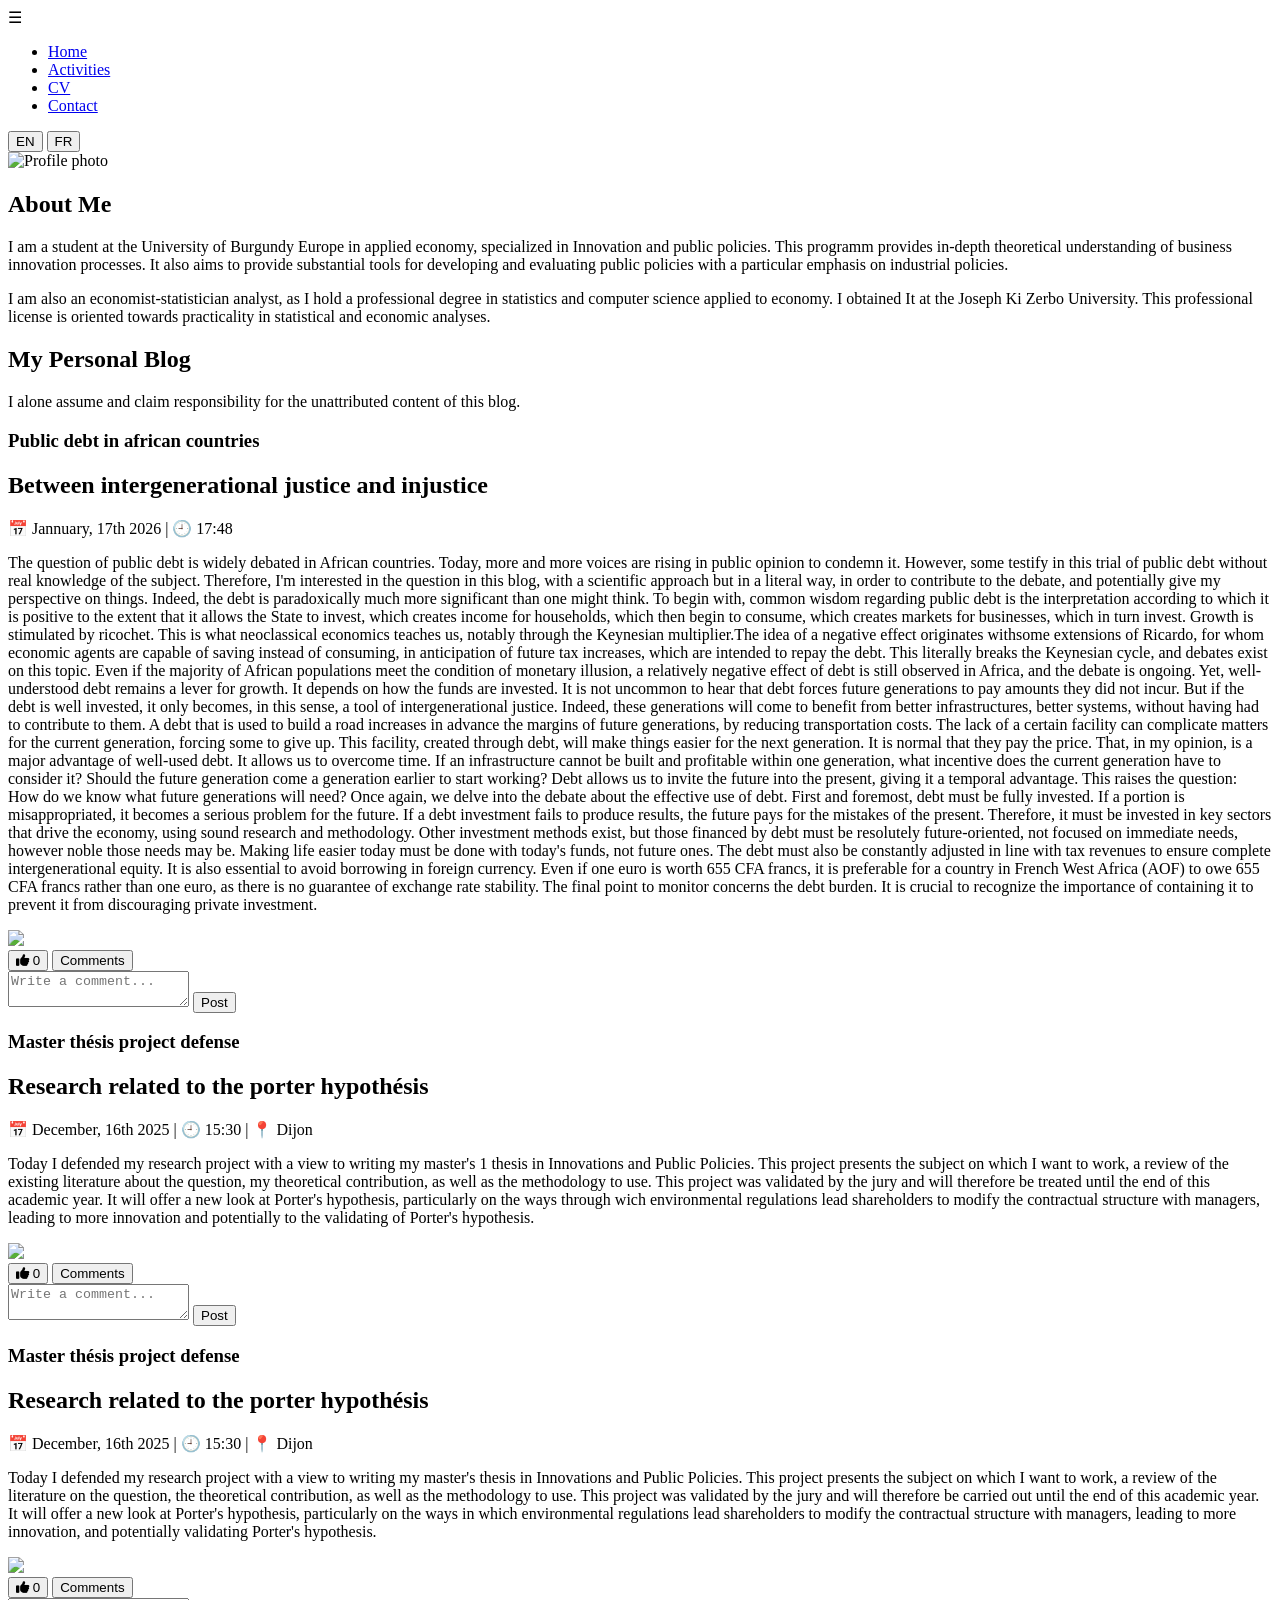
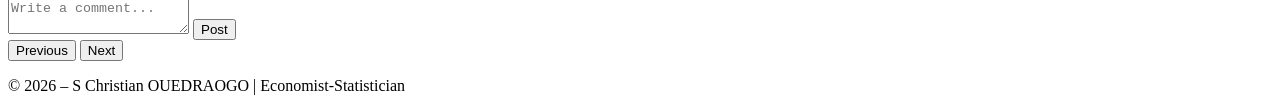
==== index.html @ 7c75e264 "Add files via upload" ====
<!DOCTYPE html>
<html lang="en">
<head>
    <meta charset="UTF-8">
    <title>S_Christian_OUEDRAOGO</title>
    <meta name="viewport" content="width=device-width, initial-scale=1.0">

    <!-- Lien vers le CSS -->
    <link rel="stylesheet" href="css/style.css">
    <link rel="stylesheet" href="https://cdnjs.cloudflare.com/ajax/libs/font-awesome/6.5.0/css/all.min.css">
</head>

<body>

<!-- Navigation -->
<nav class="navbar">
  <div class="nav-container">

    <!-- HAMBURGER -->
    <div id="menu-toggle" class="menu-toggle">☰</div>

    <!-- MENU -->
    <ul id="nav-links" class="nav-links">
      <li><a href="index.html">Home</a></li>
      <li><a href="activities.html">Activities</a></li>
      <li><a href="cv.html">CV</a></li>
      <li><a href="contacts.html">Contact</a></li>
    </ul>

  </div>
</nav>
<div id="menu-overlay" class="menu-overlay"></div>


<!-- ================= HEADER ================= -->
<header class="header">

    <!-- Zone langue -->
    <div class="lang-switch">
        <button onclick="setLang('en')">EN</button>
        <button onclick="setLang('fr')">FR</button>
    </div>

    <!-- Profil -->
    <div class="profile">
        <img src="images/ojtrf.jpeg" alt="Profile photo">

        <div class="profile-text">
            <h1 data-en="Sougrinoma Christian OUEDRAOGO" data-fr="Sougrinoma Christian OUEDRAOGO"></h1>
            <h2 data-en="Master student, Statistician Economist" data-fr="Etudiant en Master, Économiste Statisticien"></h2>
            <h3 
                data-en="Economy of Industrial innovation & Public Policies"
                data-fr="Economie de l'innovation industrielle & Politiques Publiques">
            </h3>
        </div>
    </div>

</header>

<!-- ================= CONTENU ================= -->
<main class="content">

    <section>
         <h1>About Me</h1>

         <p>
             I am a student at the University of Burgundy Europe in applied economy, specialized in Innovation and public policies.
             This programm provides in-depth theoretical understanding of business innovation processes.
             It also aims to provide substantial tools for developing and evaluating public policies with a particular emphasis on industrial policies.
         </p>

         <p>
             I am also an economist-statistician analyst, as I hold a professional degree in statistics and computer science applied
              to economy. I obtained It at the Joseph Ki Zerbo University. This professional license is oriented towards practicality in statistical and economic analyses.
         </p>
    </section>

    <section>
         <h1>My Personal Blog</h1>
         I alone assume and claim responsibility for the unattributed content of this blog.
    </section>

    <section class="blog">


        <article class="post">
        <h1>Public debt  in african countries</h1>
        <h2>Between intergenerational justice and injustice</h2>
        <p class="meta">📅 Jannuary, 17th 2026 | 🕘 17:48 </p>

        <p>
            The question of public debt is widely debated in African countries. Today, more and more voices are rising in public 
            opinion to condemn it. However, some testify in this trial of public debt without real knowledge of the subject. 
            Therefore, I'm interested in the question in this blog, with a scientific approach but in a literal way, in order to contribute 
            to the debate, and potentially give my perspective on things. Indeed, the debt is paradoxically much more significant than
             one might think. To begin with, common wisdom regarding public debt is the interpretation according to which it is positive
              to the extent that it allows the State to invest, which creates income for households, which then begin to consume, which
               creates markets for businesses, which in turn invest. Growth is stimulated by ricochet. This is what neoclassical economics teaches us,
               notably through the Keynesian multiplier.The idea of a negative effect originates withsome extensions of Ricardo, for whom economic agents are capable 
               of saving instead of consuming, in anticipation of future tax increases, which are intended to repay the debt. This literally breaks 
               the Keynesian cycle, and debates exist on this topic. Even if the majority of African populations meet the condition of monetary illusion,
                a relatively negative effect of debt is still observed in Africa, and the debate is ongoing. Yet, well-understood debt remains a 
                lever for growth. It depends on how the funds are invested. It is not uncommon to hear that debt forces future generations to pay 
                amounts they did not incur. But if the debt is well invested, it only becomes, in this sense, a tool of intergenerational justice.
                Indeed, these generations will come to benefit from better infrastructures, better systems, without having had to contribute to them.
                 A debt that is used to build a road increases in advance the margins of future generations, by reducing transportation costs. 
                 The lack of a certain facility can complicate matters for the current generation, forcing some to give up. This facility, 
                 created through debt, will make things easier for the next generation. It is normal that they pay the price. That, in my opinion, 
                 is a major advantage of well-used debt. It allows us to overcome time. If an infrastructure cannot be built and profitable within
                  one generation, what incentive does the current generation have to consider it? Should the future generation come a generation 
                  earlier to start working? Debt allows us to invite the future into the present, giving it a temporal advantage. 
                  This raises the question: How do we know what future generations will need? Once again, we delve into the debate about 
                  the effective use of debt. First and foremost, debt must be fully invested. If a portion is misappropriated, it becomes
                   a serious problem for the future. If a debt investment fails to produce results, the future pays for the mistakes of the 
                   present. Therefore, it must be invested in key sectors that drive the economy, using sound research and methodology. Other 
                   investment methods exist, but those financed by debt must be resolutely future-oriented, not focused on immediate needs, however 
                   noble those needs may be. Making life easier today must be done with today's funds, not future ones. The debt must also be constantly 
                   adjusted in line with tax revenues to ensure complete intergenerational equity. It is also essential to avoid borrowing in 
                   foreign currency. Even if one euro is worth 655 CFA francs, it is preferable for a country in French West Africa (AOF) to
                    owe 655 CFA francs rather than one euro, as there is no guarantee of exchange rate stability. The final point to monitor 
                    concerns the debt burden. It is crucial to recognize the importance of containing it to prevent it from discouraging private investment.
        </p>

       <div class="activity-gallery">
                <img src="images/det.webp" class="main-image" id="img-project1">

            </div>
            <div class="post-actions">

                <button class="like-btn">
                     <i class="fa-solid fa-thumbs-up"></i>
                     <span class="like-count">0</span>
                </button>

                <button class="comment-toggle">
                  Comments
                </button>
            </div>

            <div class="comments-section">

                 <textarea class="comment-input" placeholder="Write a comment..."></textarea>
                 <button class="comment-submit">Post</button>

            <div class="comments-list"></div>
        </div>

    </article>


    <article class="post">
        <h1>Master thésis project defense</h1>
        <h2>Research related to the porter hypothésis</h2>
        <p class="meta">📅 December, 16th 2025 | 🕘 15:30 | 📍 Dijon</p>

        <p>
            Today I defended my research project with a view to writing my master's 1 thesis in Innovations and Public Policies.
             This project presents the subject on which I want to work, a review of the existing literature about the question, my theoretical
              contribution, as well as the methodology to use. This project was validated by the jury and will therefore be treated 
               until the end of this academic year. It will offer a new look at Porter's hypothesis, particularly on the ways
               through wich environmental regulations lead shareholders to modify the contractual structure with managers, leading to more 
              innovation and potentially to the validating of Porter's hypothesis.
        </p>

       <div class="activity-gallery">
                <img src="images/yhjkk.jpeg" class="main-image" id="img-project1">

            </div>
            <div class="post-actions">

                <button class="like-btn">
                     <i class="fa-solid fa-thumbs-up"></i>
                     <span class="like-count">0</span>
                </button>

                <button class="comment-toggle">
                  Comments
                </button>
            </div>

            <div class="comments-section">

                 <textarea class="comment-input" placeholder="Write a comment..."></textarea>
                 <button class="comment-submit">Post</button>

            <div class="comments-list"></div>
        </div>

    </article>

    <article class="post">
        <h1>Master thésis project defense</h1>
        <h2>Research related to the porter hypothésis</h2>
        <p class="meta">📅 December, 16th 2025 | 🕘 15:30 | 📍 Dijon</p>

        <p>
            Today I defended my research project with a view to writing my master's thesis in Innovations and Public Policies.
             This project presents the subject on which I want to work, a review of the literature on the question, the theoretical
              contribution, as well as the methodology to use. This project was validated by the jury and will therefore be carried 
              out until the end of this academic year. It will offer a new look at Porter's hypothesis, particularly on the ways in 
              which environmental regulations lead shareholders to modify the contractual structure with managers, leading to more 
              innovation, and potentially validating Porter's hypothesis.
        </p>

       <div class="activity-gallery">
                <img src="images/yhjkk.jpeg" class="main-image" id="img-project1">

            </div>
            <div class="post-actions">

                <button class="like-btn">
                     <i class="fa-solid fa-thumbs-up"></i>
                     <span class="like-count">0</span>
                </button>

                <button class="comment-toggle">
                  Comments
                </button>
            </div>

            <div class="comments-section">

                 <textarea class="comment-input" placeholder="Write a comment..."></textarea>
                 <button class="comment-submit">Post</button>

            <div class="comments-list"></div>
        </div>
        
    </article>


    <!-- Tu peux dupliquer jusqu’à 10 articles -->
</section>

<div class="pagination">
    <button onclick="prevPage()">Previous</button>
    <button onclick="nextPage()">Next</button>
</div>

</main>

<!-- ================= FOOTER ================= -->
<footer class="footer">
    <p>© 2026 – S Christian OUEDRAOGO | Economist-Statistician</p>
</footer>

<!-- JS -->
<script src="js/js.js"></script>
</body>
</html>
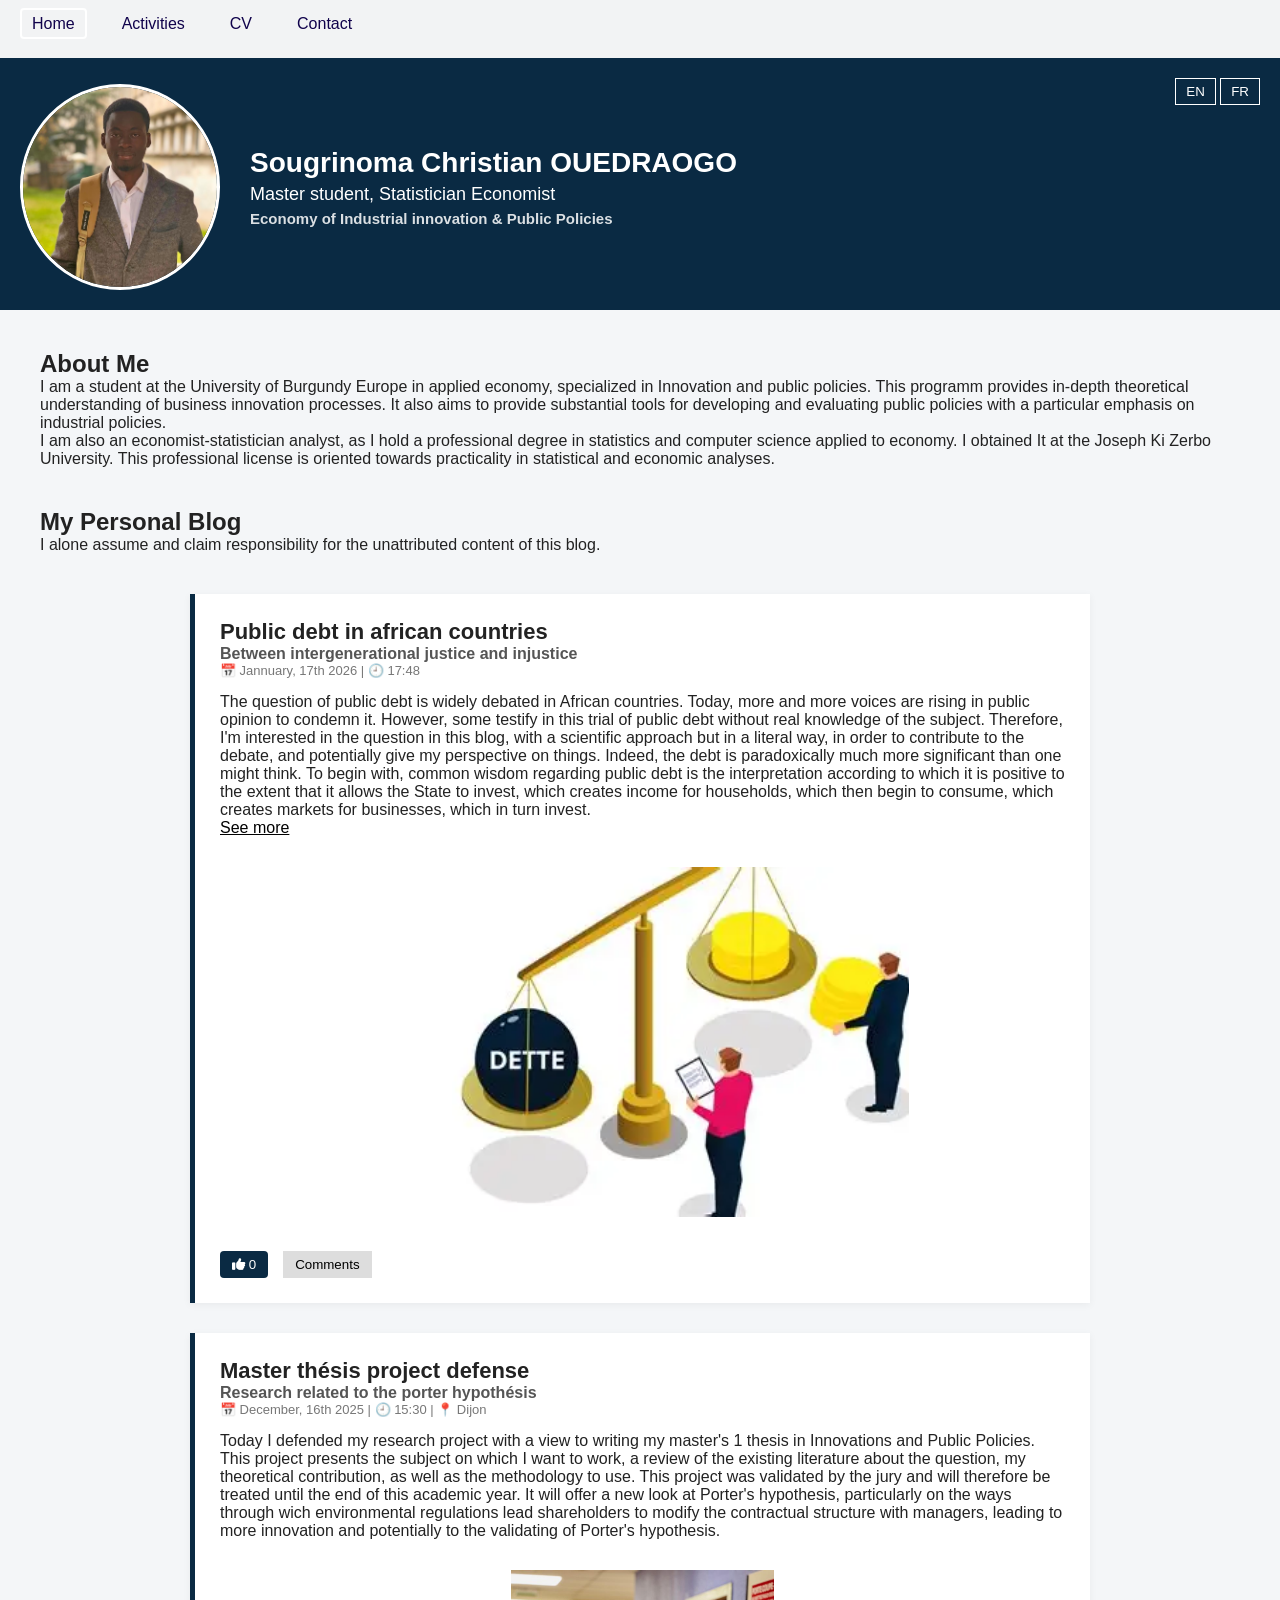
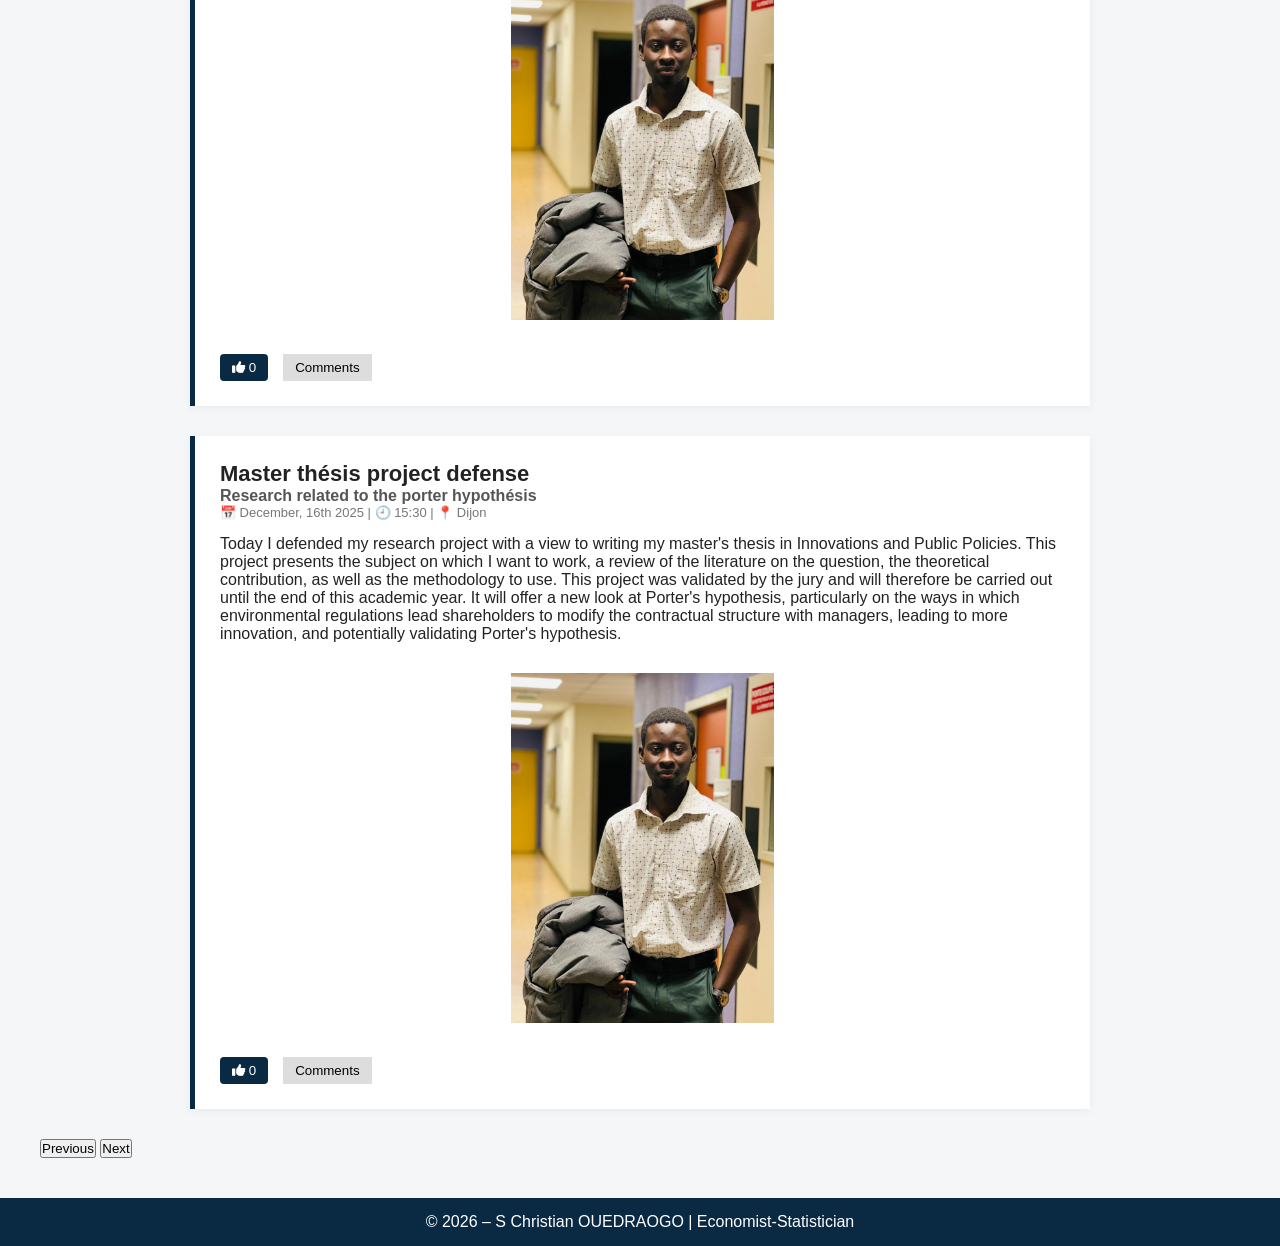
==== commit 781e272c: "Add files via upload" ====
--- a/index.html
+++ b/index.html
@@ -95,7 +95,8 @@
             to the debate, and potentially give my perspective on things. Indeed, the debt is paradoxically much more significant than
              one might think. To begin with, common wisdom regarding public debt is the interpretation according to which it is positive
               to the extent that it allows the State to invest, which creates income for households, which then begin to consume, which
-               creates markets for businesses, which in turn invest. Growth is stimulated by ricochet. This is what neoclassical economics teaches us,
+               creates markets for businesses, which in turn invest. 
+               <span class="more-text"> Growth is stimulated by ricochet. This is what neoclassical economics teaches us,
                notably through the Keynesian multiplier.The idea of a negative effect originates withsome extensions of Ricardo, for whom economic agents are capable 
                of saving instead of consuming, in anticipation of future tax increases, which are intended to repay the debt. This literally breaks 
                the Keynesian cycle, and debates exist on this topic. Even if the majority of African populations meet the condition of monetary illusion,
@@ -119,8 +120,8 @@
                    foreign currency. Even if one euro is worth 655 CFA francs, it is preferable for a country in French West Africa (AOF) to
                     owe 655 CFA francs rather than one euro, as there is no guarantee of exchange rate stability. The final point to monitor 
                     concerns the debt burden. It is crucial to recognize the importance of containing it to prevent it from discouraging private investment.
-        </p>
-
+        </p></span>
+<span class="see-more" onclick="toggleText(this)">See more</span>
        <div class="activity-gallery">
                 <img src="images/det.webp" class="main-image" id="img-project1">
 
--- a/css/style.css
+++ b/css/style.css
@@ -0,0 +1,641 @@
+* {
+    margin: 0;
+    padding: 0;
+    box-sizing: border-box;
+    font-family: Arial, sans-serif;
+}
+
+/* COULEURS GÉNÉRALES */
+body {
+    padding-top: 0px;
+    background: #f4f6f8;
+    color: #222;
+}
+
+/* ================= HEADER ================= */
+.header {
+    background: #0a2a43;
+    color: white;
+    padding: 20px;
+}
+
+/* LANGUE */
+.lang-switch {
+    text-align: right;
+    height: 6px;
+}
+
+.lang-switch button {
+    background: transparent;
+    border: 1px solid white;
+    color: white;
+    padding: 5px 10px;
+    cursor: pointer;
+}
+
+/* ================= PROFIL ================= */
+
+.profile{
+display:flex;
+align-items:center;
+gap:30px;
+flex-wrap:wrap;
+}
+
+/* IMAGE */
+.profile img {
+    width: 200px;
+    height: 200px;
+    max-width: 100%;
+    height: auto;
+    border-radius: 50%;
+    border: 3px solid white;
+}
+
+/* TEXTE */
+.profile-text h1 {
+    font-size: 28px;
+    margin-bottom: 6px;
+    display:flex;
+flex-direction:column;
+justify-content:center;
+margin: 5px 0;
+}
+
+.profile-text h2 {
+    font-size: 18px;
+    font-weight: normal;
+    display:flex;
+flex-direction:column;
+justify-content:center;
+margin: 5px 0;
+}
+
+.profile-text h3 {
+    font-size: 15px;
+    opacity: 0.85;
+    display:flex;
+flex-direction:column;
+justify-content:center;
+margin: 5px 0;
+}
+
+/* ================= NAV ================= */
+/* NAVBAR */
+
+.navbar {
+    position: sticky; /* ou fixed si tu préfères */
+    top: 0;
+    width: 100%;
+    background: #f2f3f4;
+    padding: 15px 20px;
+    z-index: 1000;
+}
+
+.nav-container {
+    display: flex;
+    justify-content: flex-start; /* hamburger à gauche */
+    align-items: center;
+    gap: 20px;
+}
+
+/* MENU DESKTOP */
+.nav-links {
+    list-style: none;
+    display: flex;
+    gap: 25px;
+    margin: 0;
+    padding: 0;
+}
+
+.nav-links a {
+    color: rgb(16, 2, 75);
+    text-decoration: none;
+    padding: 5px 10px;  /* ajoute un peu d’espace pour l’effet */
+    border-radius: 4px; /* coins arrondis pour l’entourage */
+    transition: all 0.2s ease;
+}
+.nav-links a:hover {
+    text-decoration: underline;
+}
+
+.nav-links a:active {
+    outline: 2px solid white; /* couleur et épaisseur du contour */
+    outline-offset: 2px;       /* espace entre le texte et le contour */
+}
+
+.nav-links a.current {
+    border: 2px solid white;  /* contour autour du texte */
+    border-radius: 4px;
+    padding: 5px 10px;
+}
+
+/* HAMBURGER caché desktop */
+.menu-toggle {
+    display: none;
+    color: #0a2a43;
+    font-size: 26px;
+    cursor: pointer;
+}
+
+/* ================= MOBILE ================= */
+/* Hamburger visible seulement en mobile */
+@media (max-width: 768px) {
+    .menu-toggle {
+        display: block;
+    }
+
+    .nav-links {
+        position: fixed;      /* reste sur la gauche */
+        top: 0;               /* aligné en haut */
+        left: 0;
+        width: 100px;
+        color: aliceblue;
+        background: #fcfcfd;
+        flex-direction: column;
+        padding: 5px 5px;      /* espace haut/bas */
+        gap: 20px;
+        transform: translateX(-100%);
+        transition: transform 0.3s ease;
+
+        /* ⚡ hauteur auto, ne prend que ce qu’il faut */
+        max-height: 55vh;       /* limite maximale si beaucoup d’éléments */
+        overflow-y: auto;       /* scroll si menu très long */
+    }
+
+    .nav-links.active {
+        transform: translateX(0);
+    }
+
+    /* Overlay sombre derrière le menu */
+    .menu-overlay {
+        display: none;
+        position: fixed;
+        top: 0;
+        left: 0;
+        width: 100%;
+        height: 100%;
+        background: rgba(0,0,0,0.4);
+        z-index: 900;
+    }
+
+    /* Afficher overlay quand menu actif */
+    .nav-links.active + .menu-overlay {
+        display: block;
+    }
+}
+
+
+
+/* ================= CONTENU ================= */
+.content {
+    min-height: 400px;
+    padding: 40px;
+}
+
+/* ================= FOOTER ================= */
+.footer {
+    background: #0a2a43;
+    color: white;
+    text-align: center;
+    padding: 15px;
+}
+
+/* ================= MOBILE ================= */
+@media (max-width: 700px) {
+    .profile {
+        flex-direction: column;
+        text-align: center;
+    }
+
+    .nav {
+        flex-direction: column;
+        gap: 10px;
+    }
+}
+
+
+/* ================= SECTIONS ================= */
+section {
+    margin-bottom: 40px;
+}
+
+/* ================= LISTES ================= */
+ul {
+    padding-left: 20px;
+}
+
+ul li {
+    margin-bottom: 10px;
+}
+
+/* ================= blog ================= */
+
+.blog {
+    max-width: 900px;
+    margin: auto;
+}
+
+.post {
+    background: white;
+    padding: 25px;
+    margin-bottom: 30px;
+    border-left: 5px solid #0a2a43;
+    box-shadow: 0 2px 8px rgba(0,0,0,0.05);
+}
+
+.post h1 {
+    font-size: 22px;
+}
+
+.post h2 {
+    font-size: 16px;
+    color: #555;
+}
+
+.post .meta {
+    font-size: 13px;
+    color: #777;
+    margin-bottom: 15px;
+}
+
+.post img {
+    width: 100%;
+    max-height: 350px;
+    object-fit: contain;
+    margin: 15px 0;
+    border-radius: 10px;
+    background-color: white;
+}
+
+.post-actions{
+    display:flex;
+    gap:15px;
+    margin-top:15px;
+}
+
+.like-btn{
+    background:#0a2a43;
+    color:white;
+    border:none;
+    padding:6px 12px;
+    cursor:pointer;
+    border-radius: 4px;
+}
+
+.comment-toggle{
+    background:#ddd;
+    border:none;
+    padding:6px 12px;
+    cursor:pointer;
+}
+
+.comments-section{
+    margin-top:10px;
+    display:none;
+}
+
+.comment-input{
+    width:100%;
+    height:60px;
+    margin-bottom:5px;
+}
+
+.comments-list{
+    margin-top:10px;
+}
+
+.comment{
+    background:#f3f3f3;
+    padding:6px;
+    margin-bottom:6px;
+    border-radius: 4px;
+}
+/* ================= activities ================= */
+
+.activities section {
+    background: white;
+    padding: 25px;
+    margin-bottom: 30px;
+    border-radius: 5px;
+}
+
+.activities ul li strong {
+    color: #0a2a43;
+}
+.research-grid{
+display:grid;
+grid-template-columns:repeat(2,1fr);
+gap:30px;
+margin-top:30px;
+}
+.extra-grid{
+display:grid;
+grid-template-columns:repeat(3,1fr);
+gap:30px;
+margin-top:40px;
+}
+
+.extra-card{
+text-align:center;
+background:white;
+padding:15px;
+border-radius:10px;
+box-shadow:0 2px 8px rgba(0,0,0,0.1);
+overflow: hidden;
+}
+
+.extra-card img{
+width:100%;
+height: 400px;;
+border-radius:8px;
+}
+
+.extra-card h3{
+margin-top:10px;
+}
+
+@media (max-width: 900px){
+
+.extra-grid{
+grid-template-columns:repeat(2,1fr);
+}
+
+}
+
+@media (max-width: 600px){
+
+.extra-grid,
+.research-grid{
+grid-template-columns:1fr;
+}
+
+}
+
+.more-text{
+display:none;
+}
+
+.see-more{
+margin-top:10px;
+background:#333;
+color:white;
+border:none;
+padding:6px 12px;
+cursor:pointer;
+border-radius:5px;
+}
+
+.knowledge-list li{
+    margin-bottom:10px;
+}
+
+.knowledge-list a{
+    color:#0a2a43;
+    text-decoration:none;
+}
+
+.knowledge-list a:hover{
+    text-decoration:underline;
+}
+
+.activity-block {
+    background: #FFFDD0;
+    padding: 25px;
+    margin-bottom: 40px;
+    border-radius: 10px;
+    box-shadow: 0 2px 7px rgba(0,0,0,0.06);
+    border: 1px solid #0a2a43;
+}
+
+.activity-title {
+    font-size: 20px;
+    font-weight: bold;
+    margin-bottom: 15px;
+}
+
+.main-image {
+    width: 100%;
+    max-height: 380px;
+    object-fit: cover;
+    cursor: pointer;
+    border-radius: 5px;
+    margin-bottom: 15px;
+}
+
+.see-more {
+    background: none;     /* Pas de fond */
+    border: none;         /* Pas de bordure */
+    padding: 0;           /* Pas de padding */
+    margin: 0;            /* Pas de marge */
+    color: #000;          /* Couleur du texte, ajuste si tu veux */
+    text-decoration: underline; /* Facultatif : souligne pour montrer que c'est cliquable */
+    cursor: pointer;      /* Curseur main pour indiquer que c'est cliquable */
+    font-size: 1em;       /* Même taille que texte normal */
+    font-family: inherit; /* Même police que le texte */
+}
+/* ================= CV ================= */
+.cv {
+    max-width: 900px;
+    margin: auto;
+}
+
+.cv section {
+    background: white;
+    padding: 25px;
+    margin-bottom: 30px;
+    border-left: 4px solid #0a2a43;
+}
+
+.cv h2 {
+    border-bottom: 1px solid #ddd;
+    padding-bottom: 5px;
+}
+
+
+
+/* ================= CONTACT ================= */
+.contact section {
+    background: white;
+    padding: 25px;
+    margin-bottom: 25px;
+    border-radius: 5px;
+}
+
+.contact ul {
+    list-style: none;
+    padding-left: 0;
+}
+
+.contact ul li {
+    font-size: 15px;
+    margin-bottom: 10px;
+}
+
+
+/* ================= CV TIMELINE (STABLE) ================= */
+
+.cv-timeline {
+    max-width: 900px;
+    margin: 0 auto 40px auto;
+}
+
+.cv-item {
+    display: grid;
+    grid-template-columns: 140px 1fr;
+    column-gap: 30px;
+    margin-bottom: 30px;
+    position: relative;
+}
+
+.cv-date {
+    text-align: right;
+    font-weight: bold;
+    color: #0a2a43;
+    font-size: 14px;
+}
+
+.cv-content {
+    background: white;
+    padding: 15px 20px;
+    border-left: 4px solid #0a2a43;
+    box-shadow: 0 2px 6px rgba(0,0,0,0.05);
+}
+
+.cv-content h3 {
+    margin-bottom: 6px;
+}
+
+@media (max-width: 768px) {
+    .menu-toggle {
+        display: block;
+    }
+
+    .nav-links {
+        position: fixed;
+        top: 0;
+        left: 0;
+        width: 220px;
+        height: 100vh;
+        background: #0a2a43;
+        flex-direction: column;
+        padding-top: 80px;
+        gap: 20px;
+
+        transform: translateX(-100%);
+        transition: transform 0.3s ease;
+    }
+
+    .nav-links.active {
+        transform: translateX(0);
+    }
+}
+
+/* ================= ACTIVITIES ================= */
+
+.activity-block {
+    background: #FFFDD0;
+    padding: 25px;
+    margin-bottom: 40px;
+    border-radius: 10px;
+    box-shadow: 0 2px 7px rgba(0,0,0,0.06);
+    border: #222;
+    
+}
+
+.activity-gallery {
+    margin: 15px 0;
+     
+}
+
+.main-image {
+    margin-top: 10px;
+    width: 100%;
+    max-height: 380px;
+    object-fit: contain;
+    background: white;
+   
+}
+
+.thumbnails {
+    display: flex;
+    gap: 10px;
+}
+
+.thumbnails img {
+    width: 90px;
+    height: 60px;
+    object-fit: cover;
+    cursor: pointer;
+    opacity: 0.7;
+    border-radius: 4px;
+}
+
+.thumbnails img:hover {
+    opacity: 1;
+    border: 2px solid #0a2a43;
+}
+
+
+
+/* ================= TABS ================= */
+
+.tabs {
+    max-width: 1000px;
+    margin: auto;
+    background-origin: initial;
+}
+
+.tab-buttons {
+    display: flex;
+    border-bottom: 2px solid #ddd;
+    margin-bottom: 25px;
+
+    position: sticky;
+    top: 60px;        /* IMPORTANT : hauteur de ta navbar */
+    background: white;
+    z-index: 800;
+    padding: 10px 0;
+}
+.tab-buttons{
+    box-shadow: 0 2px 6px rgba(0,0,0,0.08);
+}
+
+
+.tab-btn {
+    padding: 12px 20px;
+    cursor: pointer;
+    background: none;
+    border: none;
+    font-size: 15px;
+    font-weight: bold;
+    color: #555;
+}
+
+.tab-btn.active {
+    color: #0a2a43;
+    border-bottom: 3px solid #0a2a43;
+}
+
+.tab-content {
+    display: none;
+    
+}
+
+.tab-content.active {
+    display: block;
+    
+}
+
+@media (max-width:700px){
+
+.profile{
+flex-direction:column;
+text-align:center;
+}
+
+.profile-text{
+align-items:center;
+}
+
+}
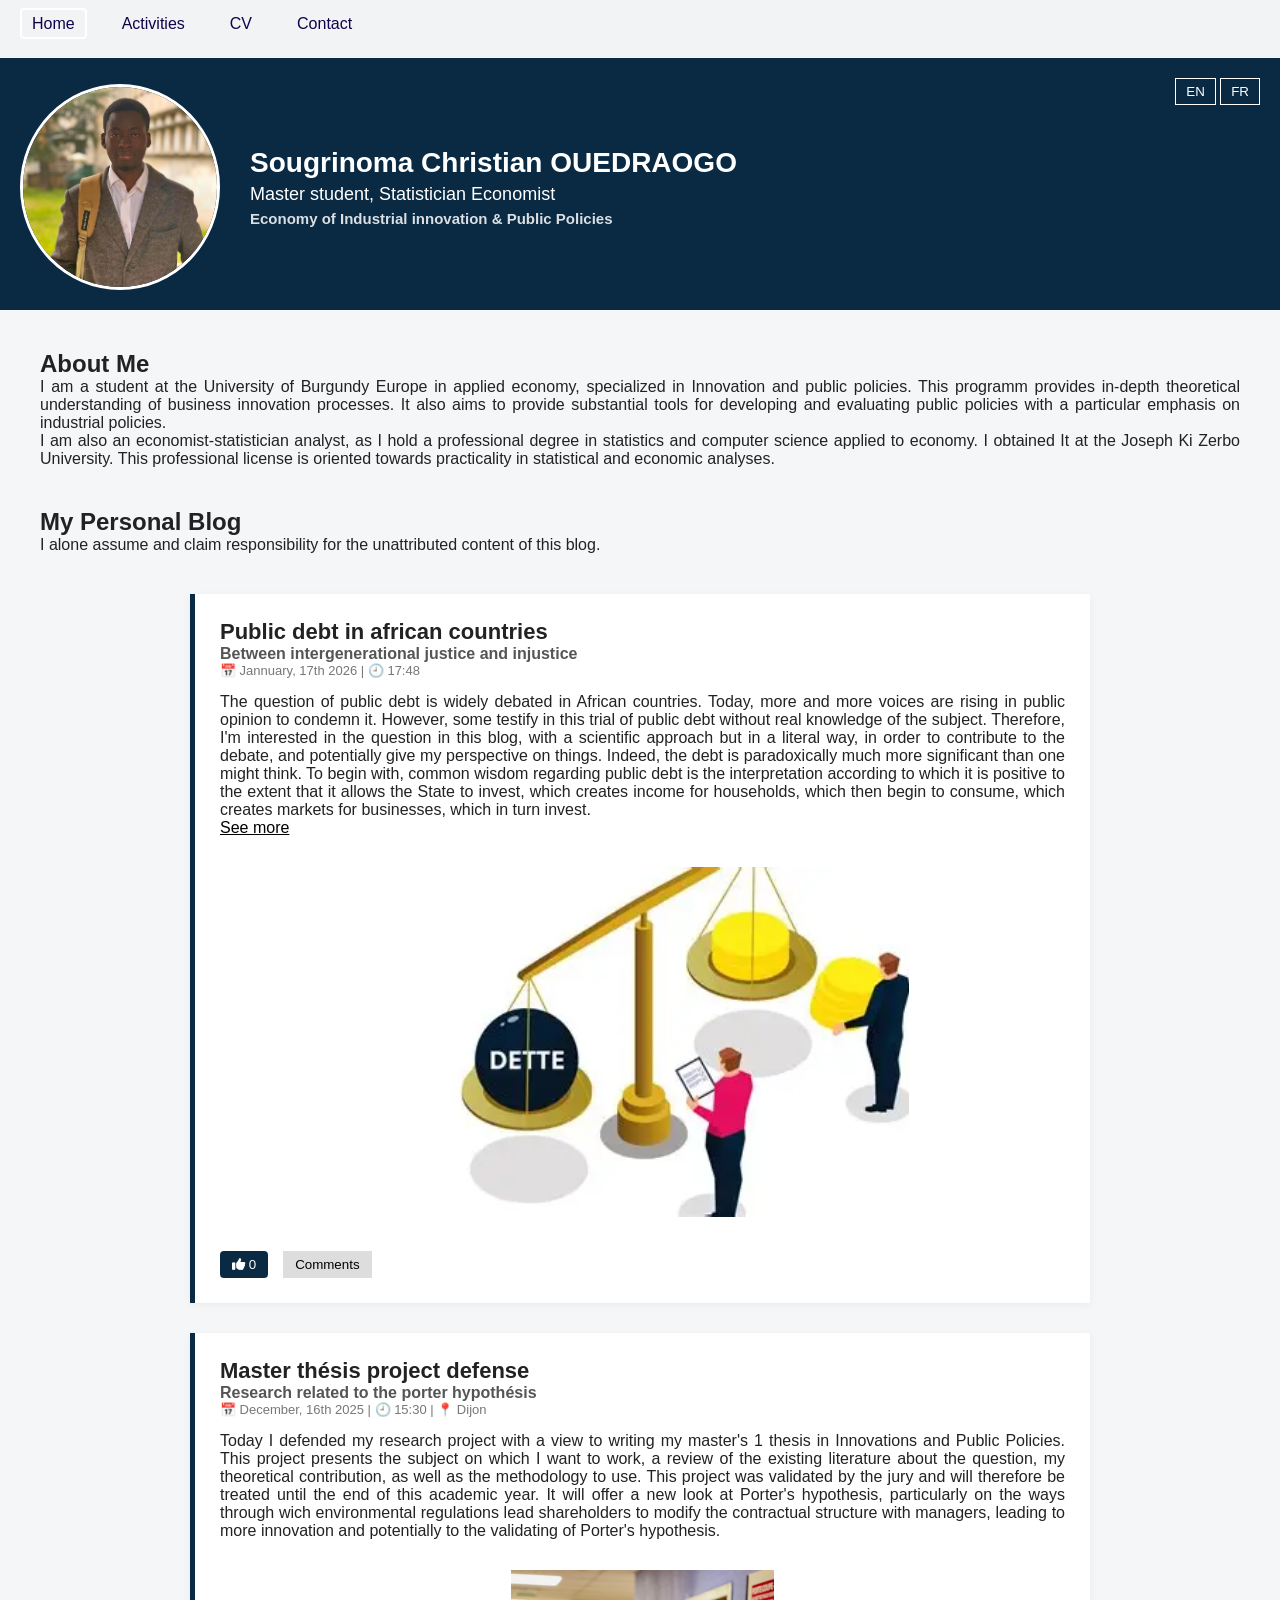
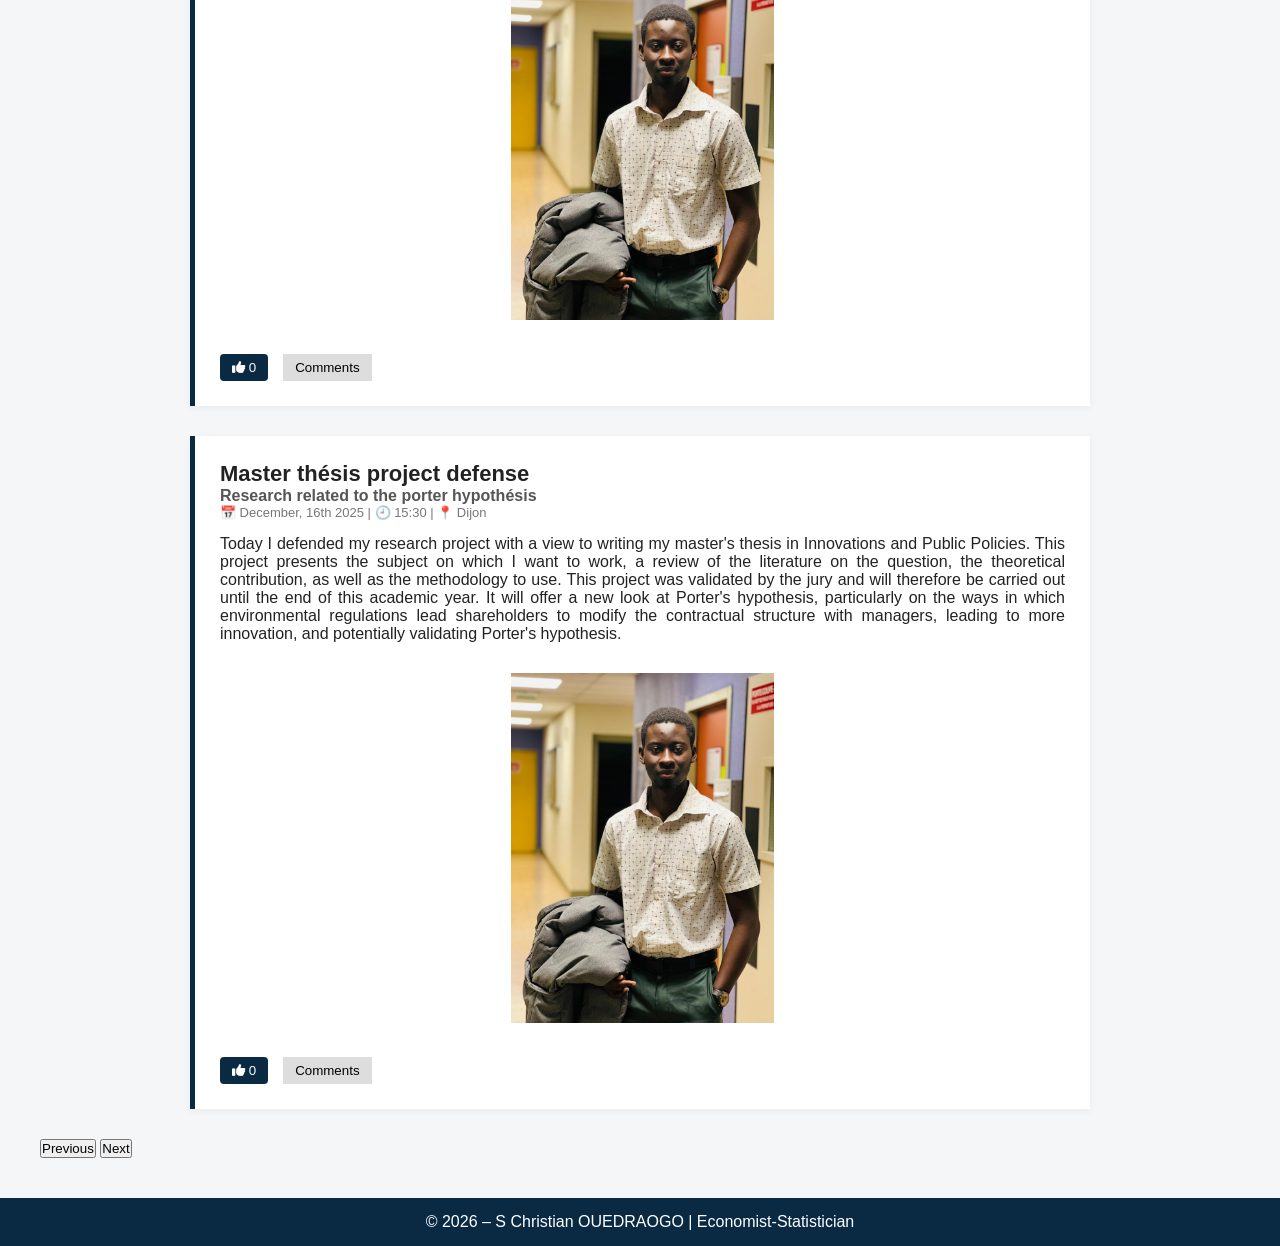
==== commit 73a2ca09: "Add files via upload" ====
--- a/index.html
+++ b/index.html
@@ -60,7 +60,7 @@
 <!-- ================= CONTENU ================= -->
 <main class="content">
 
-    <section>
+    <section class="about">
          <h1>About Me</h1>
 
          <p>
--- a/css/style.css
+++ b/css/style.css
@@ -189,7 +189,7 @@
 
 /* ================= CONTENU ================= */
 .content {
-    min-height: 400px;
+    
     padding: 40px;
 }
 
@@ -228,7 +228,9 @@
 ul li {
     margin-bottom: 10px;
 }
-
+.about p {
+    text-align: justify;
+}
 /* ================= blog ================= */
 
 .blog {
@@ -242,6 +244,10 @@
     margin-bottom: 30px;
     border-left: 5px solid #0a2a43;
     box-shadow: 0 2px 8px rgba(0,0,0,0.05);
+    width: 100%;
+    max-width: 100%;
+    box-sizing: border-box;
+
 }
 
 .post h1 {
@@ -257,6 +263,9 @@
     font-size: 13px;
     color: #777;
     margin-bottom: 15px;
+}
+.post p {
+    text-align: justify;
 }
 
 .post img {
@@ -313,11 +322,17 @@
 }
 /* ================= activities ================= */
 
+.content-activities {
+    width: 100%;
+    padding: 20px;
+    box-sizing: border-box;
+}
 .activities section {
     background: white;
     padding: 25px;
     margin-bottom: 30px;
     border-radius: 5px;
+    width: 100%;
 }
 
 .activities ul li strong {
@@ -343,12 +358,16 @@
 border-radius:10px;
 box-shadow:0 2px 8px rgba(0,0,0,0.1);
 overflow: hidden;
+width: 100%;
 }
 
 .extra-card img{
 width:100%;
-height: 400px;;
 border-radius:8px;
+width: 100%;
+height: auto; /* 🔥 important */
+object-fit: contain; /* 🔥 évite le crop */
+
 }
 
 .extra-card h3{
@@ -434,10 +453,16 @@
     font-size: 1em;       /* Même taille que texte normal */
     font-family: inherit; /* Même police que le texte */
 }
+
+.content .activities{
+    width :100%;
+}
 /* ================= CV ================= */
 .cv {
-    max-width: 900px;
+    width: 100%;
     margin: auto;
+    padding: 20px;
+    box-sizing: border-box;
 }
 
 .cv section {
@@ -445,6 +470,7 @@
     padding: 25px;
     margin-bottom: 30px;
     border-left: 4px solid #0a2a43;
+    width: 100%;
 }
 
 .cv h2 {
@@ -486,6 +512,25 @@
     column-gap: 30px;
     margin-bottom: 30px;
     position: relative;
+    width: 100%;
+}
+
+.cv-item {
+    display: flex;
+    gap: 20px;
+}
+
+@media (max-width: 768px) {
+
+    .cv-item {
+        flex-direction: column; /* 🔥 empile */
+    }
+
+    .cv-date {
+        width: 100%;
+        font-weight: bold;
+        margin-bottom: 5px;
+    }
 }
 
 .cv-date {
@@ -540,6 +585,7 @@
     border-radius: 10px;
     box-shadow: 0 2px 7px rgba(0,0,0,0.06);
     border: #222;
+    width: 100%;
     
 }
 
@@ -580,13 +626,13 @@
 
 /* ================= TABS ================= */
 
-.tabs {
+.tabs, .tabss {
     max-width: 1000px;
     margin: auto;
     background-origin: initial;
 }
 
-.tab-buttons {
+.tab-buttons, .tabs-buttons {
     display: flex;
     border-bottom: 2px solid #ddd;
     margin-bottom: 25px;
@@ -597,12 +643,12 @@
     z-index: 800;
     padding: 10px 0;
 }
-.tab-buttons{
+.tab-buttons, .tabs-buttons {
     box-shadow: 0 2px 6px rgba(0,0,0,0.08);
 }
 
 
-.tab-btn {
+.tab-btn, .tabs-btn {
     padding: 12px 20px;
     cursor: pointer;
     background: none;
@@ -612,17 +658,17 @@
     color: #555;
 }
 
-.tab-btn.active {
+.tab-btn.active, .tabs-btn.active {
     color: #0a2a43;
     border-bottom: 3px solid #0a2a43;
 }
 
-.tab-content {
+.tab-content, .tabs-content {
     display: none;
     
 }
 
-.tab-content.active {
+.tab-content.active, .tabs-content.active {
     display: block;
     
 }
@@ -638,4 +684,29 @@
 align-items:center;
 }
 
+}
+
+@media (max-width: 768px) {
+
+    .tabs {
+        display: flex;
+        flex-direction: row; /* 🔥 horizontal */
+    }
+
+    .tab-buttons {
+        display: flex;
+        flex-direction: column;
+        width: 30%;
+    }
+
+    .tab-content {
+        width: 70%;
+    }
+}
+
+
+
+
+* {
+    box-sizing: border-box;
 }
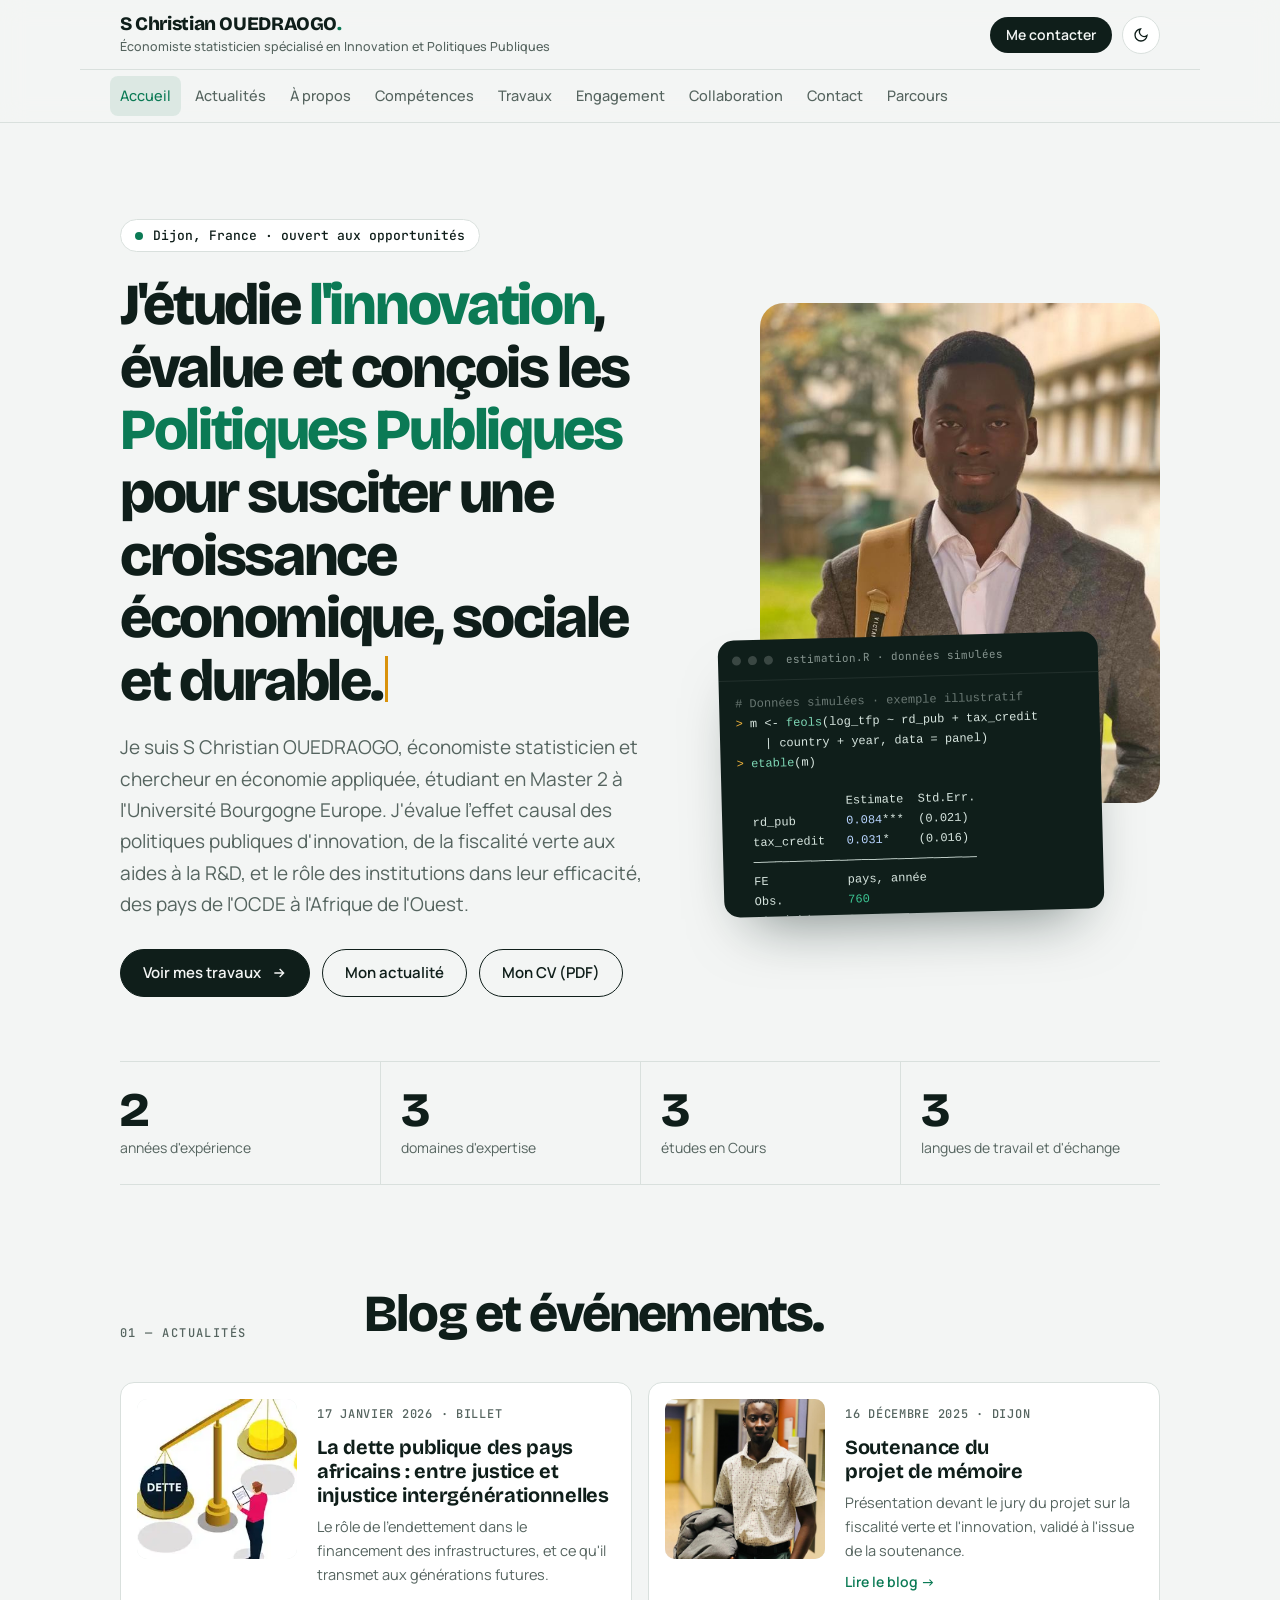
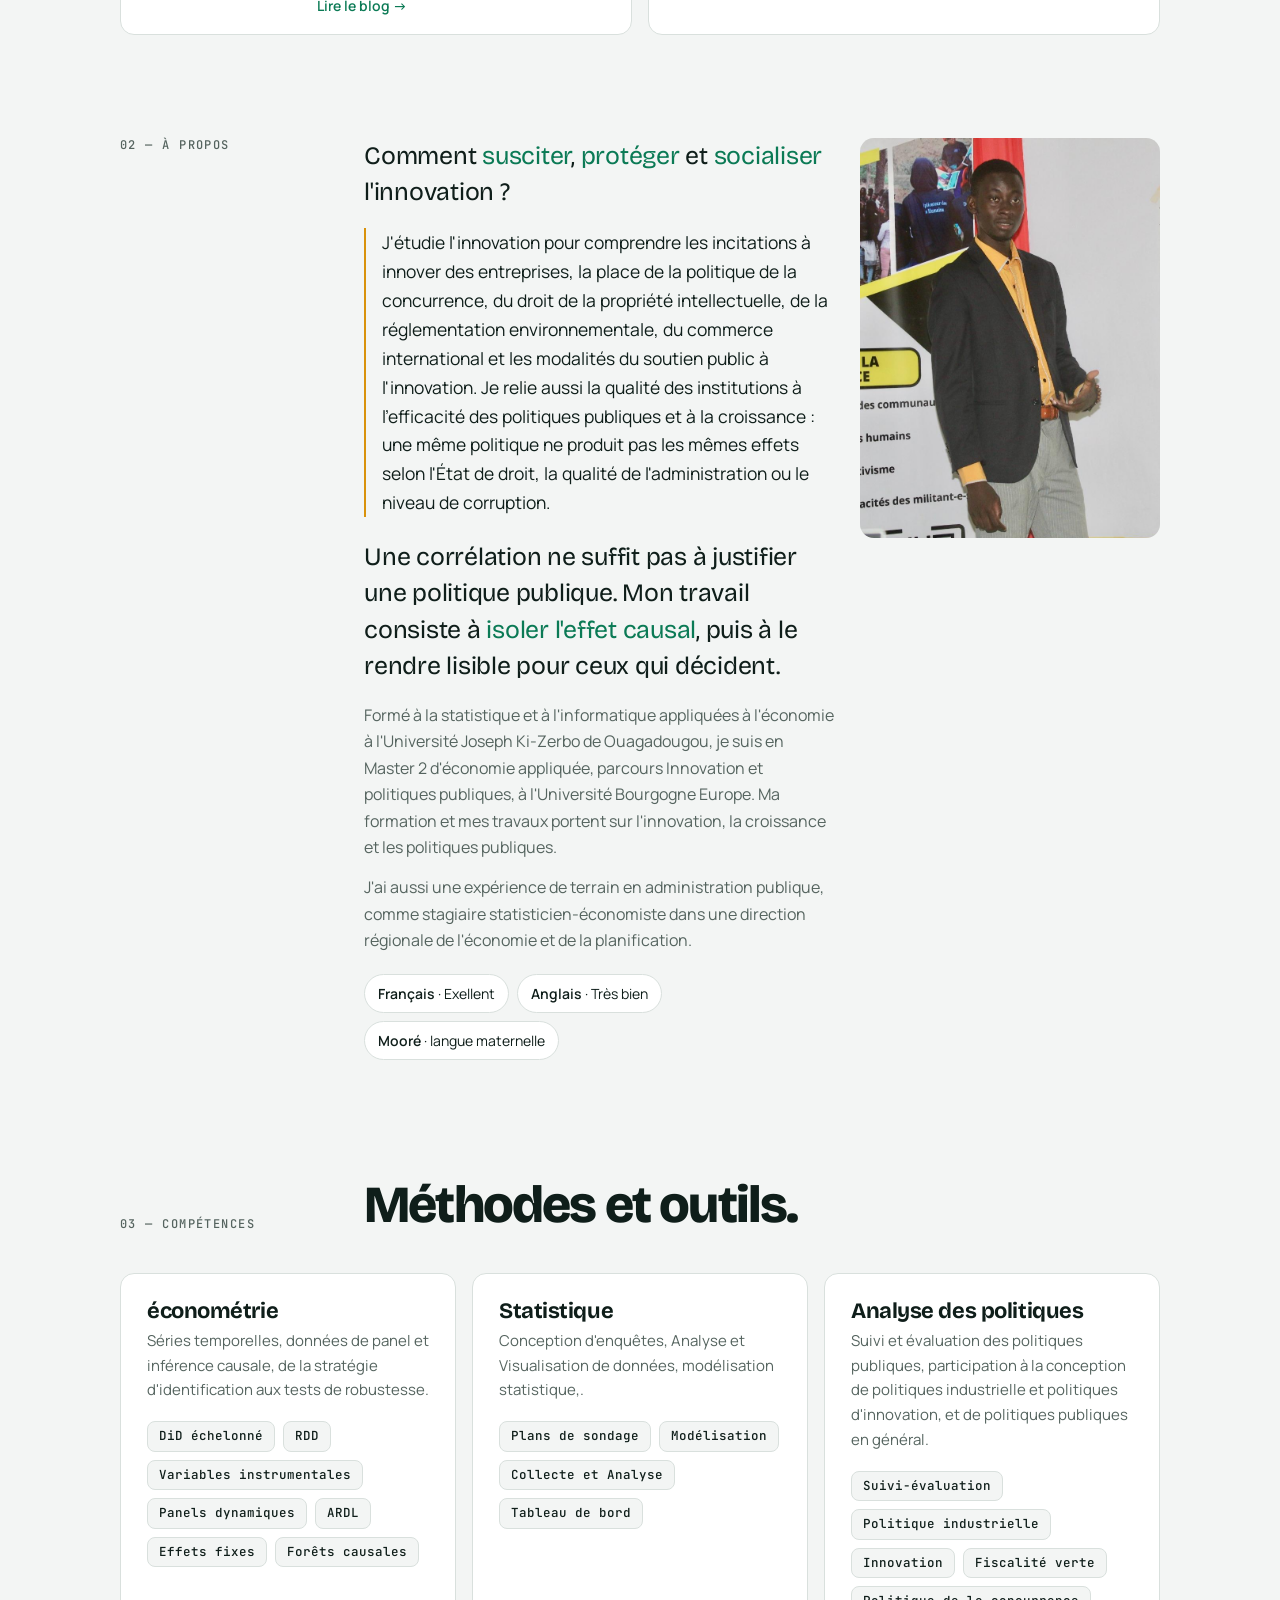
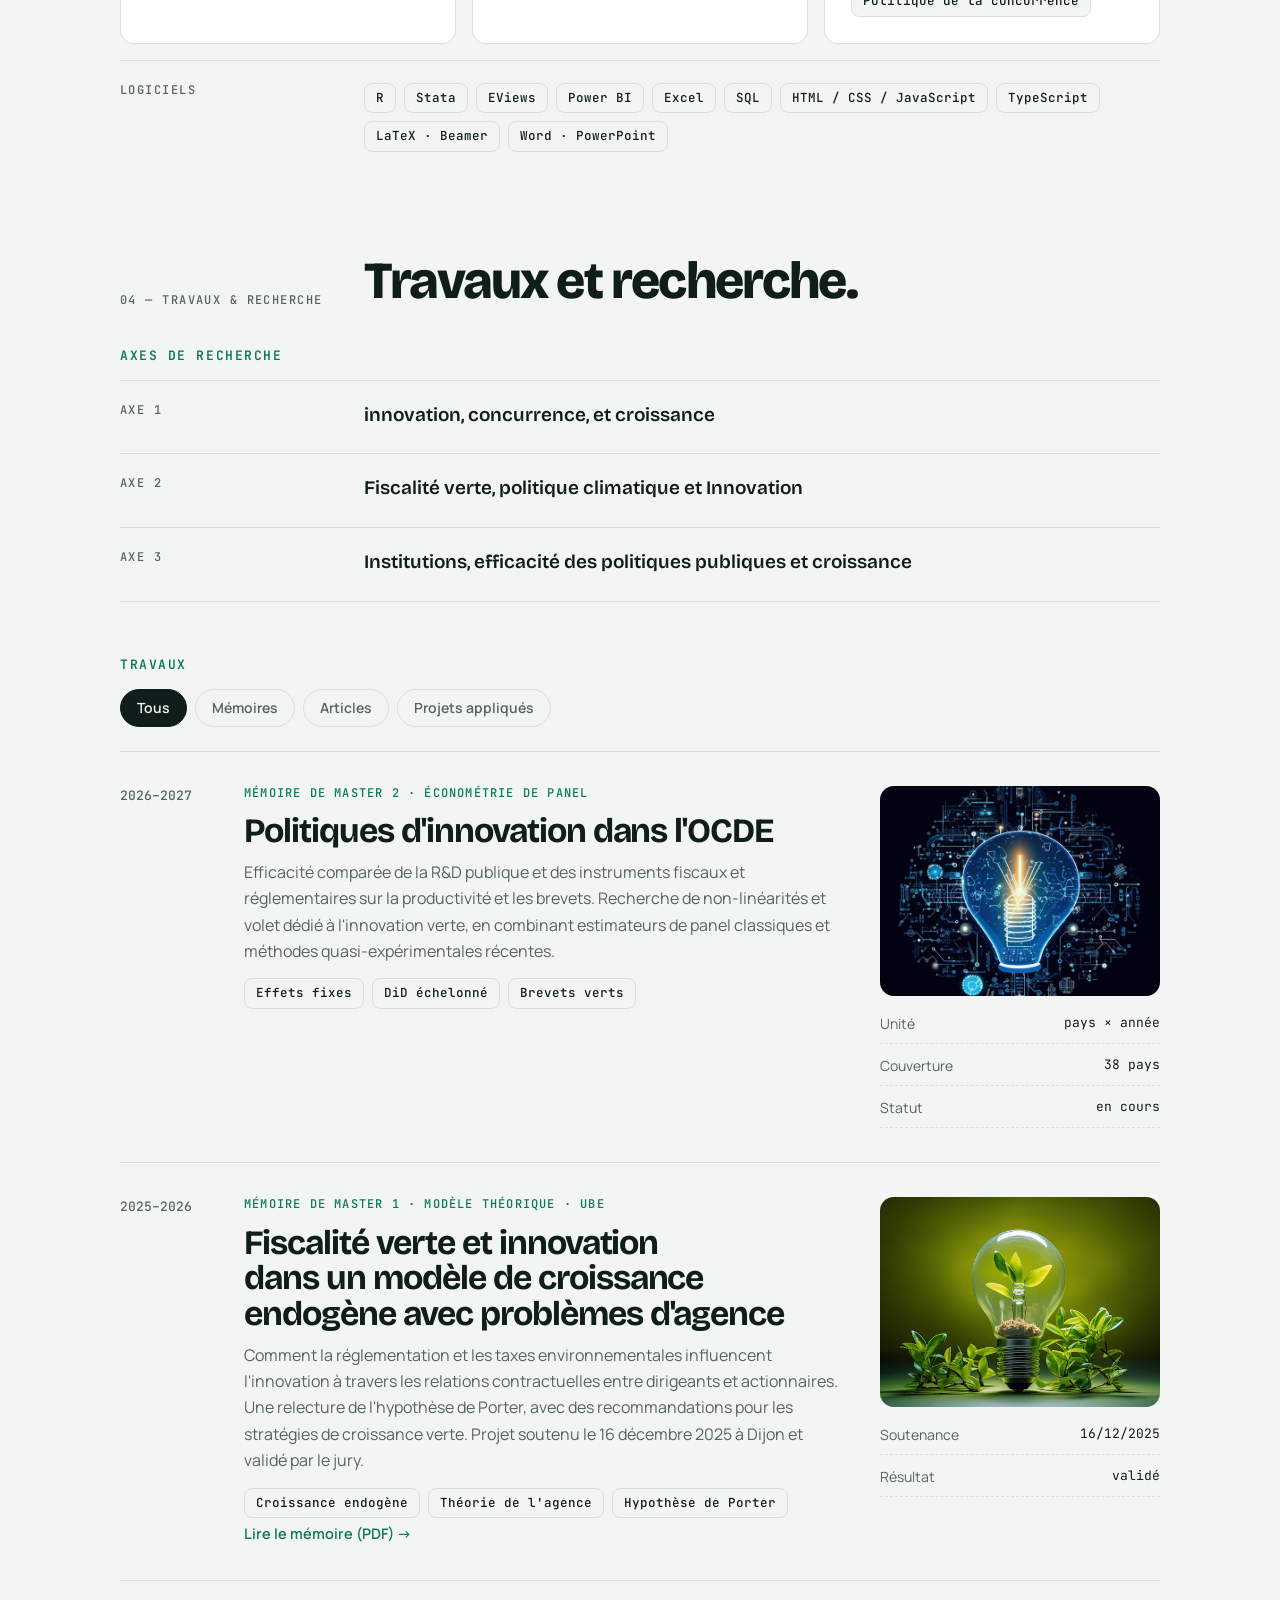
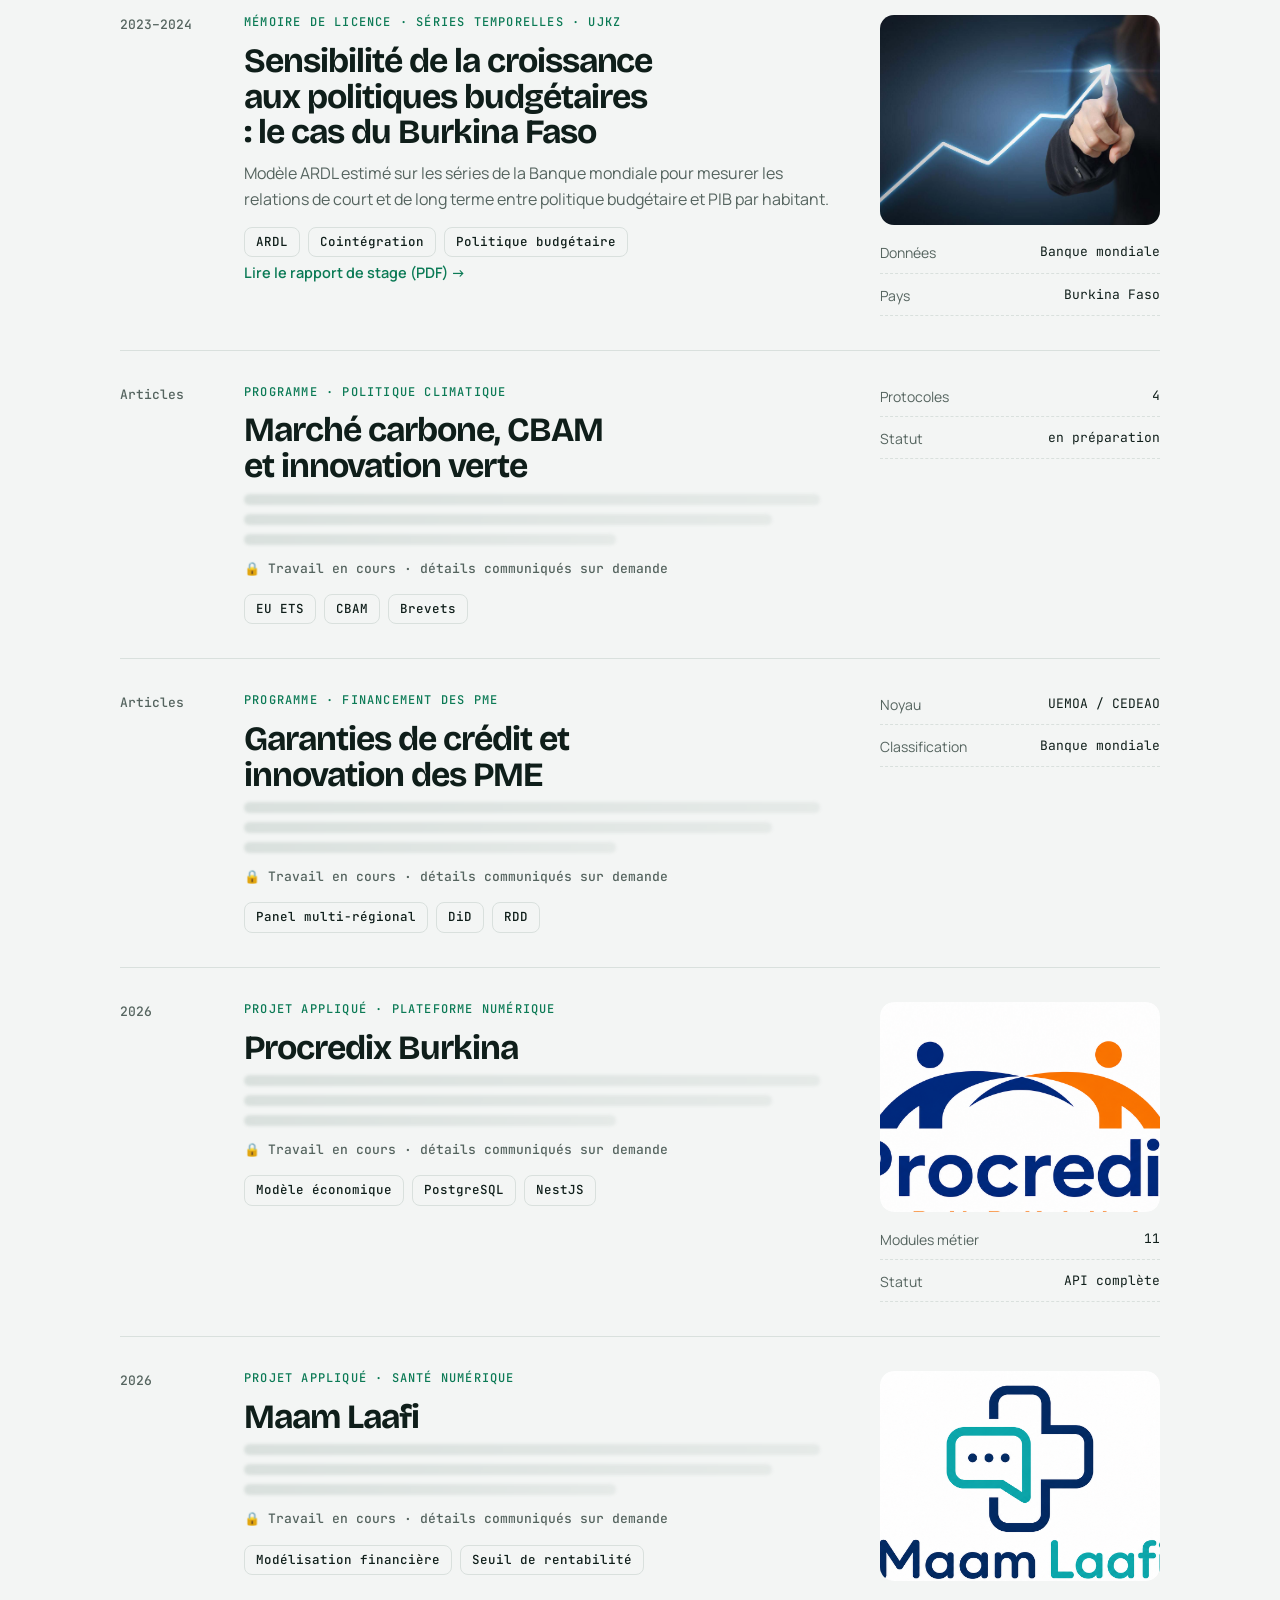
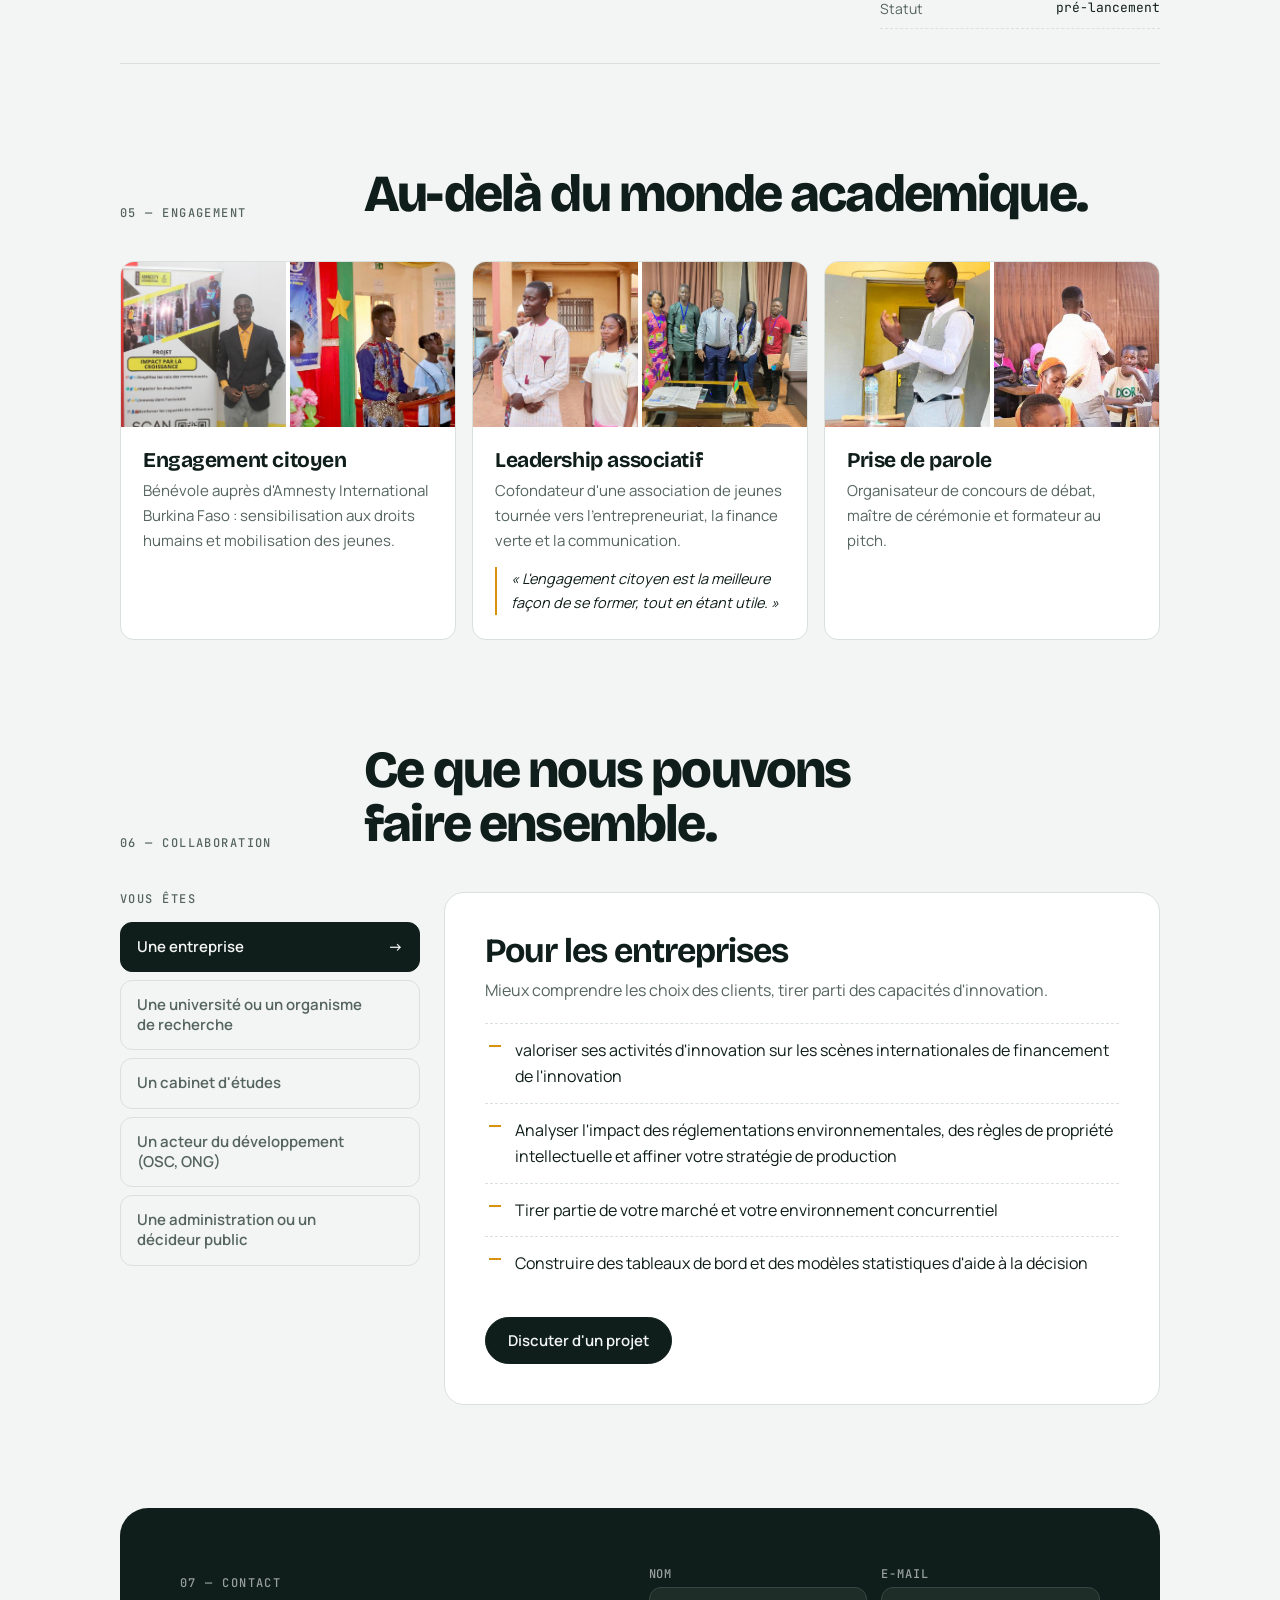
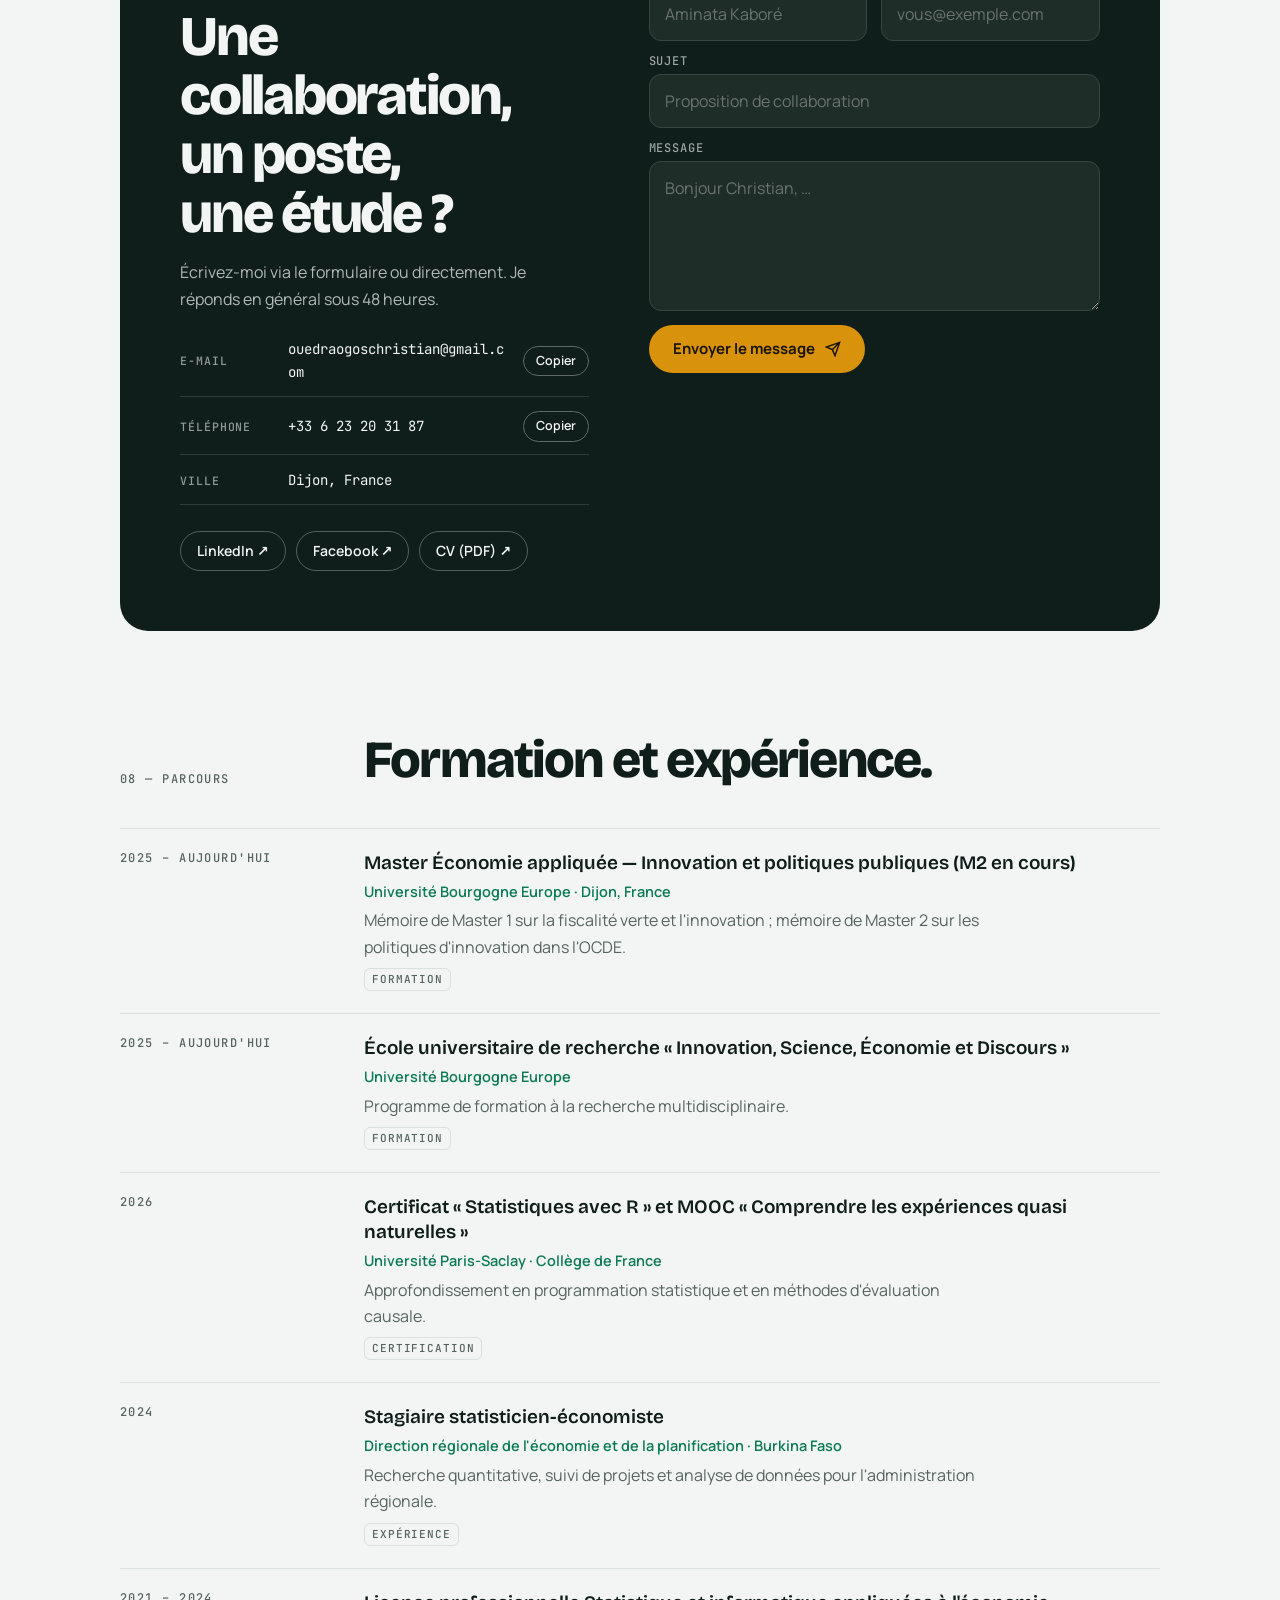
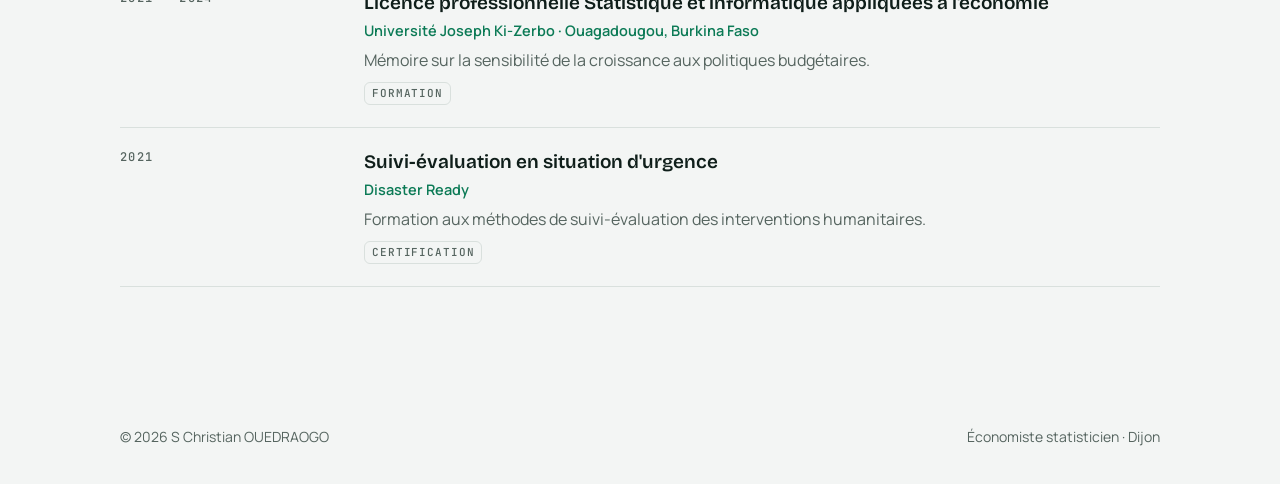
==== commit 9dde8746: "Add files via upload" ====
--- a/index.html
+++ b/index.html
@@ -1,251 +1,848 @@
-<!DOCTYPE html>
-<html lang="en">
-<head>
-    <meta charset="UTF-8">
-    <title>S_Christian_OUEDRAOGO</title>
-    <meta name="viewport" content="width=device-width, initial-scale=1.0">
-
-    <!-- Lien vers le CSS -->
-    <link rel="stylesheet" href="css/style.css">
-    <link rel="stylesheet" href="https://cdnjs.cloudflare.com/ajax/libs/font-awesome/6.5.0/css/all.min.css">
-</head>
-
-<body>
-
-<!-- Navigation -->
-<nav class="navbar">
-  <div class="nav-container">
-
-    <!-- HAMBURGER -->
-    <div id="menu-toggle" class="menu-toggle">☰</div>
-
-    <!-- MENU -->
-    <ul id="nav-links" class="nav-links">
-      <li><a href="index.html">Home</a></li>
-      <li><a href="activities.html">Activities</a></li>
-      <li><a href="cv.html">CV</a></li>
-      <li><a href="contacts.html">Contact</a></li>
-    </ul>
-
-  </div>
-</nav>
-<div id="menu-overlay" class="menu-overlay"></div>
-
-
-<!-- ================= HEADER ================= -->
-<header class="header">
-
-    <!-- Zone langue -->
-    <div class="lang-switch">
-        <button onclick="setLang('en')">EN</button>
-        <button onclick="setLang('fr')">FR</button>
-    </div>
-
-    <!-- Profil -->
-    <div class="profile">
-        <img src="images/ojtrf.jpeg" alt="Profile photo">
-
-        <div class="profile-text">
-            <h1 data-en="Sougrinoma Christian OUEDRAOGO" data-fr="Sougrinoma Christian OUEDRAOGO"></h1>
-            <h2 data-en="Master student, Statistician Economist" data-fr="Etudiant en Master, Économiste Statisticien"></h2>
-            <h3 
-                data-en="Economy of Industrial innovation & Public Policies"
-                data-fr="Economie de l'innovation industrielle & Politiques Publiques">
-            </h3>
-        </div>
-    </div>
-
-</header>
-
-<!-- ================= CONTENU ================= -->
-<main class="content">
-
-    <section class="about">
-         <h1>About Me</h1>
-
-         <p>
-             I am a student at the University of Burgundy Europe in applied economy, specialized in Innovation and public policies.
-             This programm provides in-depth theoretical understanding of business innovation processes.
-             It also aims to provide substantial tools for developing and evaluating public policies with a particular emphasis on industrial policies.
-         </p>
-
-         <p>
-             I am also an economist-statistician analyst, as I hold a professional degree in statistics and computer science applied
-              to economy. I obtained It at the Joseph Ki Zerbo University. This professional license is oriented towards practicality in statistical and economic analyses.
-         </p>
-    </section>
-
-    <section>
-         <h1>My Personal Blog</h1>
-         I alone assume and claim responsibility for the unattributed content of this blog.
-    </section>
-
-    <section class="blog">
-
-
-        <article class="post">
-        <h1>Public debt  in african countries</h1>
-        <h2>Between intergenerational justice and injustice</h2>
-        <p class="meta">📅 Jannuary, 17th 2026 | 🕘 17:48 </p>
-
-        <p>
-            The question of public debt is widely debated in African countries. Today, more and more voices are rising in public 
-            opinion to condemn it. However, some testify in this trial of public debt without real knowledge of the subject. 
-            Therefore, I'm interested in the question in this blog, with a scientific approach but in a literal way, in order to contribute 
-            to the debate, and potentially give my perspective on things. Indeed, the debt is paradoxically much more significant than
-             one might think. To begin with, common wisdom regarding public debt is the interpretation according to which it is positive
-              to the extent that it allows the State to invest, which creates income for households, which then begin to consume, which
-               creates markets for businesses, which in turn invest. 
-               <span class="more-text"> Growth is stimulated by ricochet. This is what neoclassical economics teaches us,
-               notably through the Keynesian multiplier.The idea of a negative effect originates withsome extensions of Ricardo, for whom economic agents are capable 
-               of saving instead of consuming, in anticipation of future tax increases, which are intended to repay the debt. This literally breaks 
-               the Keynesian cycle, and debates exist on this topic. Even if the majority of African populations meet the condition of monetary illusion,
-                a relatively negative effect of debt is still observed in Africa, and the debate is ongoing. Yet, well-understood debt remains a 
-                lever for growth. It depends on how the funds are invested. It is not uncommon to hear that debt forces future generations to pay 
-                amounts they did not incur. But if the debt is well invested, it only becomes, in this sense, a tool of intergenerational justice.
-                Indeed, these generations will come to benefit from better infrastructures, better systems, without having had to contribute to them.
-                 A debt that is used to build a road increases in advance the margins of future generations, by reducing transportation costs. 
-                 The lack of a certain facility can complicate matters for the current generation, forcing some to give up. This facility, 
-                 created through debt, will make things easier for the next generation. It is normal that they pay the price. That, in my opinion, 
-                 is a major advantage of well-used debt. It allows us to overcome time. If an infrastructure cannot be built and profitable within
-                  one generation, what incentive does the current generation have to consider it? Should the future generation come a generation 
-                  earlier to start working? Debt allows us to invite the future into the present, giving it a temporal advantage. 
-                  This raises the question: How do we know what future generations will need? Once again, we delve into the debate about 
-                  the effective use of debt. First and foremost, debt must be fully invested. If a portion is misappropriated, it becomes
-                   a serious problem for the future. If a debt investment fails to produce results, the future pays for the mistakes of the 
-                   present. Therefore, it must be invested in key sectors that drive the economy, using sound research and methodology. Other 
-                   investment methods exist, but those financed by debt must be resolutely future-oriented, not focused on immediate needs, however 
-                   noble those needs may be. Making life easier today must be done with today's funds, not future ones. The debt must also be constantly 
-                   adjusted in line with tax revenues to ensure complete intergenerational equity. It is also essential to avoid borrowing in 
-                   foreign currency. Even if one euro is worth 655 CFA francs, it is preferable for a country in French West Africa (AOF) to
-                    owe 655 CFA francs rather than one euro, as there is no guarantee of exchange rate stability. The final point to monitor 
-                    concerns the debt burden. It is crucial to recognize the importance of containing it to prevent it from discouraging private investment.
-        </p></span>
-<span class="see-more" onclick="toggleText(this)">See more</span>
-       <div class="activity-gallery">
-                <img src="images/det.webp" class="main-image" id="img-project1">
-
-            </div>
-            <div class="post-actions">
-
-                <button class="like-btn">
-                     <i class="fa-solid fa-thumbs-up"></i>
-                     <span class="like-count">0</span>
-                </button>
-
-                <button class="comment-toggle">
-                  Comments
-                </button>
-            </div>
-
-            <div class="comments-section">
-
-                 <textarea class="comment-input" placeholder="Write a comment..."></textarea>
-                 <button class="comment-submit">Post</button>
-
-            <div class="comments-list"></div>
-        </div>
-
-    </article>
-
-
-    <article class="post">
-        <h1>Master thésis project defense</h1>
-        <h2>Research related to the porter hypothésis</h2>
-        <p class="meta">📅 December, 16th 2025 | 🕘 15:30 | 📍 Dijon</p>
-
-        <p>
-            Today I defended my research project with a view to writing my master's 1 thesis in Innovations and Public Policies.
-             This project presents the subject on which I want to work, a review of the existing literature about the question, my theoretical
-              contribution, as well as the methodology to use. This project was validated by the jury and will therefore be treated 
-               until the end of this academic year. It will offer a new look at Porter's hypothesis, particularly on the ways
-               through wich environmental regulations lead shareholders to modify the contractual structure with managers, leading to more 
-              innovation and potentially to the validating of Porter's hypothesis.
-        </p>
-
-       <div class="activity-gallery">
-                <img src="images/yhjkk.jpeg" class="main-image" id="img-project1">
-
-            </div>
-            <div class="post-actions">
-
-                <button class="like-btn">
-                     <i class="fa-solid fa-thumbs-up"></i>
-                     <span class="like-count">0</span>
-                </button>
-
-                <button class="comment-toggle">
-                  Comments
-                </button>
-            </div>
-
-            <div class="comments-section">
-
-                 <textarea class="comment-input" placeholder="Write a comment..."></textarea>
-                 <button class="comment-submit">Post</button>
-
-            <div class="comments-list"></div>
-        </div>
-
-    </article>
-
-    <article class="post">
-        <h1>Master thésis project defense</h1>
-        <h2>Research related to the porter hypothésis</h2>
-        <p class="meta">📅 December, 16th 2025 | 🕘 15:30 | 📍 Dijon</p>
-
-        <p>
-            Today I defended my research project with a view to writing my master's thesis in Innovations and Public Policies.
-             This project presents the subject on which I want to work, a review of the literature on the question, the theoretical
-              contribution, as well as the methodology to use. This project was validated by the jury and will therefore be carried 
-              out until the end of this academic year. It will offer a new look at Porter's hypothesis, particularly on the ways in 
-              which environmental regulations lead shareholders to modify the contractual structure with managers, leading to more 
-              innovation, and potentially validating Porter's hypothesis.
-        </p>
-
-       <div class="activity-gallery">
-                <img src="images/yhjkk.jpeg" class="main-image" id="img-project1">
-
-            </div>
-            <div class="post-actions">
-
-                <button class="like-btn">
-                     <i class="fa-solid fa-thumbs-up"></i>
-                     <span class="like-count">0</span>
-                </button>
-
-                <button class="comment-toggle">
-                  Comments
-                </button>
-            </div>
-
-            <div class="comments-section">
-
-                 <textarea class="comment-input" placeholder="Write a comment..."></textarea>
-                 <button class="comment-submit">Post</button>
-
-            <div class="comments-list"></div>
-        </div>
-        
-    </article>
-
-
-    <!-- Tu peux dupliquer jusqu’à 10 articles -->
-</section>
-
-<div class="pagination">
-    <button onclick="prevPage()">Previous</button>
-    <button onclick="nextPage()">Next</button>
-</div>
-
-</main>
-
-<!-- ================= FOOTER ================= -->
-<footer class="footer">
-    <p>© 2026 – S Christian OUEDRAOGO | Economist-Statistician</p>
-</footer>
-
-<!-- JS -->
-<script src="js/js.js"></script>
-</body>
-</html>+<!doctype html>
+<html lang="fr">
+<head>
+<meta charset="utf-8">
+<meta name="viewport" content="width=device-width, initial-scale=1, viewport-fit=cover">
+<meta name="description" content="S Christian OUEDRAOGO — économiste statisticien spécialisé en innovation et politiques publiques.">
+<title>S Christian OUEDRAOGO</title>
+<link rel="preconnect" href="https://fonts.googleapis.com">
+<link rel="preconnect" href="https://fonts.gstatic.com" crossorigin>
+<link rel="stylesheet" href="https://fonts.googleapis.com/css2?family=Bricolage+Grotesque:opsz,wght@12..96,400;12..96,600;12..96,800&family=Manrope:wght@400;500;600;700&family=JetBrains+Mono:wght@400;500&display=swap">
+<style>
+/* Layout : colonne éditoriale 1120px, hero asymétrique (texte + portrait + sortie d'estimation), sections à étiquettes mono */
+:root{
+  --bg:#F3F5F4; --surface:#FFFFFF; --ink:#0F1E1A; --muted:#55645F; --line:#D9E0DD;
+  --accent:#0B7A55; --accent-ink:#FFFFFF; --sun:#D9920B; --console:#0F1E1A; --console-fg:#D7E5DF;
+  --ph:#E6EBE9; --ph-fg:#6B7A75; --deep:#0F1E1A; --on-deep:#F3F5F4;
+  --f-display:"Bricolage Grotesque", "Avenir Next", system-ui, sans-serif;
+  --f-body:"Manrope", "Segoe UI", system-ui, sans-serif;
+  --f-mono:"JetBrains Mono", ui-monospace, "SFMono-Regular", Menlo, monospace;
+  --r:14px;
+}
+@media (prefers-color-scheme: dark){:root:not([data-theme="light"]){
+  --bg:#0C1412; --surface:#121D1A; --ink:#E5EEEA; --muted:#93A59E; --line:#22322D;
+  --accent:#3CC593; --accent-ink:#06120E; --sun:#F0B43C; --console:#08100E; --console-fg:#CFE2DA;
+  --ph:#17241F; --ph-fg:#7F938B; --deep:#E5EEEA; --on-deep:#0C1412; color-scheme:dark}}
+:root[data-theme="dark"]{
+  --bg:#0C1412; --surface:#121D1A; --ink:#E5EEEA; --muted:#93A59E; --line:#22322D;
+  --accent:#3CC593; --accent-ink:#06120E; --sun:#F0B43C; --console:#08100E; --console-fg:#CFE2DA;
+  --ph:#17241F; --ph-fg:#7F938B; --deep:#E5EEEA; --on-deep:#0C1412; color-scheme:dark}
+
+*{box-sizing:border-box}
+html{scroll-behavior:smooth}
+body{background:var(--bg);color:var(--ink);font:16px/1.65 var(--f-body);margin:0;-webkit-font-smoothing:antialiased}
+a{color:inherit}
+.wrap{max-width:1120px;margin:0 auto;padding-inline:clamp(16px,4vw,40px)}
+h1,h2,h3{font-family:var(--f-display);line-height:1.05;margin:0;text-wrap:balance}
+.label{font:500 12px/1.3 var(--f-mono);letter-spacing:.12em;text-transform:uppercase;color:var(--muted)}
+:focus-visible{outline:2px solid var(--accent);outline-offset:3px;border-radius:6px}
+section{padding-block:clamp(56px,8vw,104px);scroll-margin-top:120px}
+.head{display:grid;grid-template-columns:220px 1fr;gap:24px;margin-bottom:40px;align-items:end}
+.head h2{font-size:clamp(32px,4.4vw,52px);font-weight:800;letter-spacing:-.035em}
+
+/* Emplacements photo : un cadre lisible tant que l'image n'est pas fournie */
+.ph{position:relative;margin:0;background:var(--ph);border-radius:var(--r);overflow:hidden;aspect-ratio:4/3;max-width:100%;display:grid;place-items:center;text-align:center;color:var(--ph-fg)}
+.ph::before{content:"";position:absolute;inset:10px;border:1.5px dashed color-mix(in srgb,var(--ph-fg) 45%,transparent);border-radius:calc(var(--r) - 6px)}
+.ph span{font:500 11.5px/1.5 var(--f-mono);padding:0 18px;position:relative}
+.ph span b{display:block;font:600 13px/1.4 var(--f-body);margin-bottom:2px}
+.ph img{position:absolute;inset:0;width:100%;height:100%;object-fit:cover}
+
+/* NAV */
+nav{position:sticky;top:env(safe-area-inset-top,0px);z-index:10;background:color-mix(in srgb,var(--bg) 84%,transparent);backdrop-filter:blur(12px);border-bottom:1px solid var(--line)}
+nav .wrap{display:flex;align-items:center;justify-content:space-between;gap:16px;padding-block:14px}
+.logo{text-decoration:none;display:grid;gap:4px;min-width:0}
+.logo b{font:800 19px/1.1 var(--f-display);letter-spacing:-.02em}
+.logo b span{color:var(--accent)}
+.logo small{font:500 12.5px/1.3 var(--f-body);color:var(--muted)}
+.actions{display:flex;gap:10px;align-items:center;flex:none}
+.cta-s{text-decoration:none;font:600 14px/1 var(--f-body);padding:11px 16px;border-radius:999px;background:var(--ink);color:var(--bg);transition:background .2s,color .2s}
+.cta-s:hover{background:var(--accent);color:var(--accent-ink)}
+.theme{border:1px solid var(--line);background:var(--surface);color:var(--ink);width:38px;height:38px;border-radius:50%;cursor:pointer;display:grid;place-items:center;flex:none}
+nav .linkbar{padding-block:0;border-top:1px solid var(--line)}
+.links{display:flex;gap:4px;overflow-x:auto;scrollbar-width:none;padding-block:6px;margin-inline:-10px}
+.links::-webkit-scrollbar{display:none}
+.links a{flex:none;text-decoration:none;font-weight:500;font-size:14.5px;color:var(--muted);padding:8px 10px;border-radius:8px;transition:color .2s,background .2s;white-space:nowrap}
+.links a:hover{color:var(--ink);background:var(--surface)}
+.links a.on{color:var(--accent);background:color-mix(in srgb,var(--accent) 10%,transparent)}
+@media (max-width:600px){.logo small{font-size:11.5px}.cta-s{display:none}}
+
+/* HERO */
+.hero{display:grid;grid-template-columns:1.1fr .9fr;gap:clamp(28px,5vw,64px);align-items:center;padding-block:clamp(44px,8vw,96px) clamp(40px,6vw,64px)}
+.hero>*{min-width:0}
+.avail{display:inline-flex;align-items:center;gap:10px;font:500 13px/1 var(--f-mono);border:1px solid var(--line);background:var(--surface);padding:9px 14px;border-radius:999px}
+.dot{width:8px;height:8px;border-radius:50%;background:var(--accent);animation:pulse 2.2s infinite}
+@keyframes pulse{0%{box-shadow:0 0 0 0 color-mix(in srgb,var(--accent) 60%,transparent)}70%,100%{box-shadow:0 0 0 8px transparent}}
+.hero h1{font-size:clamp(34px,4.6vw,58px);font-weight:800;letter-spacing:-.04em;line-height:1.08;margin-block:22px 20px}
+.hero h1 .swap{color:var(--accent)}
+.caret{display:inline-block;width:.06em;height:.8em;background:var(--sun);margin-left:.06em;vertical-align:-.04em;animation:blink 1s steps(1) infinite}
+@keyframes blink{50%{opacity:0}}
+.lede{font-size:clamp(17px,1.6vw,19px);color:var(--muted);max-width:54ch;margin:0 0 28px}
+.btns{display:flex;flex-wrap:wrap;gap:12px}
+.btn{display:inline-flex;align-items:center;gap:10px;font:600 15px/1 var(--f-body);padding:15px 22px;border-radius:999px;text-decoration:none;border:1px solid var(--ink);cursor:pointer;transition:transform .2s,background .2s,color .2s,border-color .2s;background:transparent;color:var(--ink)}
+.btn:hover{transform:translateY(-2px)}
+.btn.primary{background:var(--ink);color:var(--bg)}
+.btn.primary:hover{background:var(--accent);border-color:var(--accent);color:var(--accent-ink)}
+
+.visual{position:relative;padding-bottom:110px}
+.visual .ph.portrait{aspect-ratio:4/5;border-radius:24px;width:min(100%,400px);margin-left:auto}
+.console{position:absolute;left:0;bottom:0;width:min(92%,380px);background:var(--console);color:var(--console-fg);border-radius:16px;font:12px/1.65 var(--f-mono);box-shadow:0 30px 60px -28px rgba(10,30,25,.55);overflow:hidden;transform:rotate(-1.5deg)}
+.console header{display:flex;gap:7px;align-items:center;padding:11px 14px;border-bottom:1px solid rgba(255,255,255,.08)}
+.console header i{width:9px;height:9px;border-radius:50%;background:rgba(255,255,255,.18)}
+.console header span{margin-left:6px;font-size:11px;opacity:.6}
+.console pre{margin:0;padding:14px 16px 16px;white-space:pre;overflow-x:auto;height:236px}
+.c-m{color:#F0B43C}.c-k{color:#7FD8B6}.c-s{color:#B8D4FF}.c-c{opacity:.45}.c-ok{color:#3CC593}
+@media (max-width:860px){.hero{grid-template-columns:1fr}.visual .ph.portrait{margin-inline:auto}.console{left:50%;transform:translateX(-50%) rotate(-1.5deg)}}
+
+/* STATS */
+.stats{display:grid;grid-template-columns:repeat(4,1fr);border-block:1px solid var(--line)}
+.stat{padding:24px 20px;border-left:1px solid var(--line)}
+.stat:first-child{border-left:0;padding-left:0}
+.stat b{display:block;font:800 clamp(34px,4vw,48px)/1 var(--f-display);letter-spacing:-.03em;font-variant-numeric:tabular-nums}
+.stat span{font-size:14px;color:var(--muted)}
+@media (max-width:720px){.stats{grid-template-columns:repeat(2,1fr)}.stat:nth-child(3){border-left:0;padding-left:0}.stat:nth-child(n+3){border-top:1px solid var(--line)}}
+
+/* ABOUT */
+.about{display:grid;grid-template-columns:220px 1fr 300px;gap:24px;align-items:start}
+.about>*{min-width:0}
+.about .big{font:400 clamp(20px,2.1vw,25px)/1.45 var(--f-display);letter-spacing:-.01em;margin:0 0 18px;max-width:38ch}
+.about .big em{font-style:normal;color:var(--accent)}
+.about .small{color:var(--muted);max-width:62ch;margin:0 0 14px}
+.about .small.lead{color:var(--ink);font-size:17.5px;padding-left:16px;border-left:2px solid var(--sun);margin-bottom:22px}
+.langs{display:flex;flex-wrap:wrap;gap:8px;margin-top:20px;list-style:none;padding:0}
+.langs li{font-size:14px;border:1px solid var(--line);border-radius:999px;padding:7px 13px;background:var(--surface)}
+.langs li b{font-weight:600}
+@media (max-width:960px){.about{grid-template-columns:1fr}.about .ph{max-width:420px}}
+
+/* SKILLS */
+.skills{display:grid;grid-template-columns:repeat(3,1fr);gap:16px}
+.skill{background:var(--surface);border:1px solid var(--line);border-radius:var(--r);padding:26px}
+.skill h3{font-size:22px;margin-bottom:6px;letter-spacing:-.02em}
+.skill p{color:var(--muted);font-size:15px;margin:0 0 18px}
+.tags{display:flex;flex-wrap:wrap;gap:8px;list-style:none;padding:0;margin:0}
+.tags li{font:500 12.5px/1 var(--f-mono);padding:8px 11px;border-radius:8px;background:var(--bg);border:1px solid var(--line)}
+.tools{margin-top:16px;display:grid;grid-template-columns:220px 1fr;gap:24px;padding-top:22px;border-top:1px solid var(--line)}
+.tools>*{min-width:0}
+@media (max-width:900px){.skills{grid-template-columns:1fr}.tools{grid-template-columns:1fr;gap:12px}}
+
+/* AXES / TIMELINE */
+.tl{list-style:none;margin:0;padding:0}
+.tl li{display:grid;grid-template-columns:220px 1fr;gap:24px;padding:22px 0;border-top:1px solid var(--line)}
+.tl li:last-child{border-bottom:1px solid var(--line)}
+.tl li>*{min-width:0}
+.tl b{font:600 19px/1.3 var(--f-display);display:block;margin-bottom:4px}
+.tl .org{font-size:14.5px;color:var(--accent);font-weight:600;margin-bottom:4px;display:block}
+.tl p{margin:0;color:var(--muted);max-width:64ch}
+.tl .kind{display:inline-block;font:500 11px/1 var(--f-mono);letter-spacing:.08em;text-transform:uppercase;border:1px solid var(--line);border-radius:6px;padding:5px 7px;margin-top:8px;color:var(--muted)}
+@media (max-width:720px){.tl li{grid-template-columns:1fr;gap:6px}.head{grid-template-columns:1fr;gap:12px}}
+
+.sub{font:600 13px/1 var(--f-mono);letter-spacing:.12em;text-transform:uppercase;color:var(--accent);margin:0 0 18px;scroll-margin-top:130px}
+
+/* PROJECTS */
+.filters{display:flex;flex-wrap:wrap;gap:8px;margin-bottom:24px}
+.filters button{font:600 14px/1 var(--f-body);padding:11px 16px;border-radius:999px;border:1px solid var(--line);background:transparent;color:var(--muted);cursor:pointer;transition:all .2s}
+.filters button:hover{color:var(--ink)}
+.filters button[aria-pressed="true"]{background:var(--ink);color:var(--bg);border-color:var(--ink)}
+.projects{border-top:1px solid var(--line)}
+.proj{display:grid;grid-template-columns:96px 1fr 280px;gap:28px;padding:34px 0;border-bottom:1px solid var(--line);transition:background .25s,padding .25s}
+.proj>*{min-width:0}
+.proj:hover{background:var(--surface);padding-inline:20px}
+.proj .yr{font:500 13px/1.6 var(--f-mono);color:var(--muted)}
+.proj h3{font-size:clamp(24px,2.8vw,34px);letter-spacing:-.03em;margin-bottom:10px}
+.proj p{margin:0 0 14px;color:var(--muted);max-width:60ch}
+.proj .kind{font:500 12px/1.3 var(--f-mono);letter-spacing:.1em;text-transform:uppercase;color:var(--accent);margin-bottom:12px;display:block}
+.side{display:grid;gap:16px;align-content:start}
+.facts{list-style:none;margin:0;padding:0;display:grid;gap:10px}
+.facts li{display:flex;justify-content:space-between;gap:12px;font-size:14px;border-bottom:1px dashed var(--line);padding-bottom:8px}
+.facts li span:first-child{color:var(--muted)}
+.facts li span:last-child{font-family:var(--f-mono);font-size:13px;font-variant-numeric:tabular-nums;text-align:right}
+.doc{display:inline-flex;align-items:center;gap:8px;font-weight:600;font-size:14.5px;color:var(--accent);text-decoration:none;margin-top:4px}
+.doc:hover{text-decoration:underline}
+.proj.hide{display:none}
+.redact{display:grid;gap:9px;margin:4px 0 16px;max-width:60ch}
+.redact i{display:block;height:11px;border-radius:6px;background:linear-gradient(90deg,var(--line),color-mix(in srgb,var(--line) 55%,var(--bg)),var(--line));background-size:200% 100%;filter:blur(1.5px);animation:shimmer 2.8s linear infinite}
+.redact a{margin-top:6px;font:500 13px/1.4 var(--f-mono);color:var(--muted);text-decoration:none}
+.redact a:hover{color:var(--accent)}
+@keyframes shimmer{to{background-position:-200% 0}}
+
+@media (max-width:900px){.proj{grid-template-columns:1fr;gap:14px}.proj:hover{padding-inline:0;background:transparent}.side .ph{max-width:420px}}
+
+/* ENGAGEMENT */
+.engage{display:grid;grid-template-columns:repeat(3,1fr);gap:16px}
+.card{background:var(--surface);border:1px solid var(--line);border-radius:var(--r);overflow:hidden;display:flex;flex-direction:column}
+.card .pics{display:grid;grid-template-columns:1fr 1fr;gap:4px}
+.card .ph{border-radius:0;aspect-ratio:1}
+.card .ph::before{inset:8px;border-radius:6px}
+.card .body{padding:22px 22px 24px}
+.card h3{font-size:21px;letter-spacing:-.02em;margin-bottom:8px}
+.card p{margin:0;color:var(--muted);font-size:15px}
+.card blockquote{margin:14px 0 0;padding-left:14px;border-left:2px solid var(--sun);font-size:14.5px;font-style:italic}
+@media (max-width:900px){.engage{grid-template-columns:1fr}}
+
+/* BLOG */
+.posts{display:grid;grid-template-columns:repeat(2,1fr);gap:16px}
+.post{display:grid;grid-template-columns:160px 1fr;gap:20px;background:var(--surface);border:1px solid var(--line);border-radius:var(--r);padding:16px;transition:transform .2s,border-color .2s}
+.read{margin-top:12px;font:600 14px/1 var(--f-body);color:var(--accent);background:none;border:0;padding:0;cursor:pointer}
+.read:hover{text-decoration:underline}
+.reader{width:min(720px,calc(100% - 32px));max-height:min(86vh,900px);border:1px solid var(--line);border-radius:22px;background:var(--surface);color:var(--ink);padding:clamp(24px,4vw,44px);box-shadow:0 40px 80px -30px rgba(0,0,0,.45)}
+.reader::backdrop{background:rgba(8,16,14,.55);backdrop-filter:blur(4px)}
+.reader h2{font-size:clamp(26px,3.4vw,36px);letter-spacing:-.03em;margin:12px 0 20px}
+.reader time{font:500 12px/1 var(--f-mono);color:var(--muted);letter-spacing:.06em;text-transform:uppercase}
+.reader .ph{margin-bottom:22px;aspect-ratio:16/9}
+.reader p{font-size:17px;line-height:1.75;margin:0 0 16px;max-width:65ch}
+.reader .close{position:sticky;top:0;float:right;width:38px;height:38px;border-radius:50%;border:1px solid var(--line);background:var(--bg);color:var(--ink);cursor:pointer;font-size:15px}
+.post:hover{transform:translateY(-3px);border-color:var(--accent)}
+.post>*{min-width:0}
+.post .ph{aspect-ratio:1;border-radius:10px}
+.post time{font:500 12px/1 var(--f-mono);color:var(--muted);letter-spacing:.06em;text-transform:uppercase}
+.post h3{font-size:20px;letter-spacing:-.015em;margin:10px 0 8px;line-height:1.2}
+.post p{margin:0;color:var(--muted);font-size:14.5px}
+@media (max-width:900px){.posts{grid-template-columns:1fr}}
+@media (max-width:460px){.post{grid-template-columns:1fr}.post .ph{aspect-ratio:16/9}}
+
+/* COLLABORATION */
+.collab{display:grid;grid-template-columns:300px 1fr;gap:24px;align-items:start}
+.collab>*{min-width:0}
+.who{display:grid;gap:8px}
+.who .label{margin-bottom:6px}
+.who button{text-align:left;font:600 15px/1.35 var(--f-body);padding:14px 16px;border-radius:12px;border:1px solid var(--line);background:transparent;color:var(--muted);cursor:pointer;transition:all .2s;display:flex;justify-content:space-between;gap:10px;align-items:center}
+.who button::after{content:"→";opacity:0;transition:opacity .2s,transform .2s;transform:translateX(-4px)}
+.who button:hover{color:var(--ink);border-color:var(--ink)}
+.who button[aria-selected="true"]{background:var(--ink);color:var(--bg);border-color:var(--ink)}
+.who button[aria-selected="true"]::after{opacity:1;transform:none}
+.pane{background:var(--surface);border:1px solid var(--line);border-radius:20px;padding:clamp(24px,4vw,40px);animation:fade .35s ease}
+.pane h3{font-size:clamp(26px,3vw,34px);letter-spacing:-.03em;margin-bottom:8px}
+.pane>p{color:var(--muted);margin:0 0 20px}
+.pane ul{list-style:none;margin:0 0 28px;padding:0;display:grid;gap:0}
+.pane li{padding:13px 0 13px 30px;border-top:1px dashed var(--line);position:relative}
+.pane li::before{content:"";position:absolute;left:4px;top:21px;width:12px;height:2px;background:var(--sun)}
+@keyframes fade{from{opacity:.001;transform:translateY(6px)}to{opacity:1;transform:none}}
+@media (max-width:860px){.collab{grid-template-columns:1fr}}
+
+/* CONTACT */
+.contact{background:var(--deep);color:var(--on-deep);border-radius:28px;padding:clamp(26px,5vw,60px);display:grid;grid-template-columns:.95fr 1.05fr;gap:clamp(28px,5vw,60px)}
+.contact>*{min-width:0}
+.contact h2{font-size:clamp(34px,4.6vw,56px);font-weight:800;letter-spacing:-.04em;margin:14px 0 16px}
+.contact .label{color:color-mix(in srgb,var(--on-deep) 60%,var(--deep))}
+.contact .intro{color:color-mix(in srgb,var(--on-deep) 72%,var(--deep));margin:0 0 26px}
+.coords{list-style:none;margin:0 0 26px;padding:0;display:grid;gap:14px}
+.coords li{display:grid;grid-template-columns:96px 1fr auto;gap:12px;align-items:center;font-size:15px;padding-bottom:12px;border-bottom:1px solid color-mix(in srgb,var(--on-deep) 14%,var(--deep))}
+.coords li>*{min-width:0}
+.coords .k{font:500 11.5px/1 var(--f-mono);letter-spacing:.08em;text-transform:uppercase;color:color-mix(in srgb,var(--on-deep) 58%,var(--deep))}
+.coords .v{font-family:var(--f-mono);font-size:14px;word-break:break-word}
+.copy{font:600 12.5px/1 var(--f-body);padding:8px 12px;border-radius:999px;border:1px solid color-mix(in srgb,var(--on-deep) 35%,var(--deep));background:transparent;color:var(--on-deep);cursor:pointer}
+.socials{display:flex;flex-wrap:wrap;gap:10px}
+.socials a{font:600 14px/1 var(--f-body);text-decoration:none;padding:12px 16px;border-radius:999px;border:1px solid color-mix(in srgb,var(--on-deep) 30%,var(--deep));transition:background .2s,color .2s}
+.socials a:hover{background:var(--on-deep);color:var(--deep)}
+form{display:grid;gap:14px;align-content:start}
+.row{display:grid;grid-template-columns:1fr 1fr;gap:14px}
+.field{display:grid;gap:7px}
+.field label{font:500 12px/1 var(--f-mono);letter-spacing:.08em;text-transform:uppercase;color:color-mix(in srgb,var(--on-deep) 62%,var(--deep))}
+.field input,.field textarea{width:100%;font:16px/1.5 var(--f-body);color:var(--on-deep);background:color-mix(in srgb,var(--on-deep) 7%,var(--deep));border:1px solid color-mix(in srgb,var(--on-deep) 18%,var(--deep));border-radius:12px;padding:14px 15px;transition:border-color .2s}
+.field input::placeholder,.field textarea::placeholder{color:color-mix(in srgb,var(--on-deep) 40%,var(--deep))}
+.field input:focus,.field textarea:focus{outline:none;border-color:var(--sun)}
+.field textarea{min-height:150px;resize:vertical}
+.hp{position:absolute;left:-9999px}
+.send{justify-self:start;background:var(--sun);color:#1A1405;border:0;font:700 15px/1 var(--f-body);padding:16px 24px;border-radius:999px;cursor:pointer;display:inline-flex;gap:10px;align-items:center;transition:transform .2s}
+.send:hover{transform:translateY(-2px)}
+.send[disabled]{opacity:.6;cursor:progress;transform:none}
+.status{font-size:14px;margin:0;min-height:1.4em}
+.status.ok{color:#7FE0B8}.status.err{color:#FFB4A3}
+@media (max-width:860px){.contact{grid-template-columns:1fr}}
+@media (max-width:520px){.row{grid-template-columns:1fr}.coords li{grid-template-columns:1fr auto}.coords .k{grid-column:1/-1}}
+
+footer .wrap{display:flex;justify-content:space-between;flex-wrap:wrap;gap:12px;padding-block:36px;color:var(--muted);font-size:14px}
+
+/* entrée animée — l'état de repos reste visible */
+.rise{animation:rise .9s cubic-bezier(.2,.7,.2,1) both}
+.d1{animation-delay:.08s}.d2{animation-delay:.18s}.d3{animation-delay:.28s}.d4{animation-delay:.4s}
+@keyframes rise{from{transform:translateY(18px);opacity:.001}to{transform:none;opacity:1}}
+@media (prefers-reduced-motion:reduce){*,*::before,*::after{animation:none!important;transition:none!important}html{scroll-behavior:auto}}
+</style>
+</head>
+<body>
+
+<nav>
+  <div class="wrap">
+    <a class="logo" href="#top"><b>S Christian OUEDRAOGO<span>.</span></b><small>Économiste statisticien spécialisé en Innovation et Politiques Publiques</small></a>
+    <div class="actions">
+      <a href="#contact" class="cta-s">Me contacter</a>
+      <button class="theme" id="themeBtn" type="button" aria-label="Changer de thème">
+        <svg width="16" height="16" viewBox="0 0 24 24" fill="none" stroke="currentColor" stroke-width="2"><path d="M21 12.8A9 9 0 1 1 11.2 3a7 7 0 0 0 9.8 9.8z"/></svg>
+      </button>
+    </div>
+  </div>
+  <div class="wrap linkbar">
+    <div class="links" aria-label="Sections du site">
+      <a href="#top">Accueil</a>
+      <a href="#actus">Actualités</a>
+      <a href="#about">À propos</a>
+      <a href="#competences">Compétences</a>
+      <a href="#recherche">Travaux</a>
+      <a href="#engagement">Engagement</a>
+      <a href="#collaboration">Collaboration</a>
+      <a href="#contact">Contact</a>
+      <a href="#parcours">Parcours</a>
+    </div>
+  </div>
+</nav>
+
+<main id="top">
+  <div class="wrap">
+    <header class="hero">
+      <div>
+        <span class="avail rise"><i class="dot"></i>Dijon, France · ouvert aux opportunités</span>
+        <h1 class="rise d1">J'étudie <span class="swap">l'innovation</span>, évalue et conçois les <span class="swap">Politiques Publiques</span> pour susciter une croissance économique, sociale et durable.<span class="caret" aria-hidden="true"></span></h1>
+        <p class="lede rise d2">Je suis S Christian OUEDRAOGO, économiste statisticien et chercheur en économie appliquée, étudiant en Master 2 à l'Université Bourgogne Europe. J'évalue l'effet causal des politiques publiques d'innovation, de la fiscalité verte aux aides à la R&D, et le rôle des institutions dans leur efficacité, des pays de l'OCDE à l'Afrique de l'Ouest.</p>
+        <div class="btns rise d3">
+          <a class="btn primary" href="#projets">Voir mes travaux
+            <svg width="16" height="16" viewBox="0 0 24 24" fill="none" stroke="currentColor" stroke-width="2"><path d="M5 12h14M13 6l6 6-6 6"/></svg></a>
+          <a class="btn" href="#actus">Mon actualité</a>
+          <a class="btn" href="documents/CV.pdf" target="_blank" rel="noopener">Mon CV (PDF)</a>
+        </div>
+      </div>
+      <div class="visual rise d4">
+        <figure class="ph portrait"><img src="images/ojtrf.jpeg" alt="Portrait de S Christian OUEDRAOGO"> </figure>
+        <div class="console" aria-label="Exemple illustratif de sortie d'estimation">
+          <header><i></i><i></i><i></i><span>estimation.R · données simulées</span></header>
+          <pre id="term"></pre>
+        </div>
+      </div>
+    </header>
+
+    <div class="stats">
+      <div class="stat"><b data-count="2">2</b><span>années d'expérience</span></div>
+      <div class="stat"><b data-count="3">3</b><span>domaines d'expertise</span></div>
+      <div class="stat"><b data-count="3">3</b><span>études en Cours</span></div>
+      <div class="stat"><b data-count="3">3</b><span>langues de travail et d'échange</span></div>
+    </div>
+
+    <section id="actus">
+      <div class="head"><span class="label">01 — Actualités</span><h2>Blog et événements.</h2></div>
+      <div class="posts">
+        <article class="post">
+          <figure class="ph"><img src="images/det.webp" alt="Illustration du billet sur la dette publique"></figure>
+          <div>
+            <time datetime="2026-01-17">17 janvier 2026 · Billet</time>
+            <h3>La dette publique des pays africains : entre justice et injustice intergénérationnelles</h3>
+            <p>Le rôle de l'endettement dans le financement des infrastructures, et ce qu'il transmet aux générations futures.</p>
+            <button class="read" type="button" data-open="post-dette">Lire le blog →</button>
+          </div>
+        </article>
+        <article class="post">
+          <figure class="ph"><img src="images/yhjkk.jpeg" alt="Soutenance du projet de mémoire à Dijon"></figure>
+          <div>
+            <time datetime="2025-12-16">16 décembre 2025 · Dijon</time>
+            <h3>Soutenance du projet de mémoire</h3>
+            <p>Présentation devant le jury du projet sur la fiscalité verte et l'innovation, validé à l'issue de la soutenance.</p>
+            <button class="read" type="button" data-open="post-soutenance">Lire le blog →</button>
+          </div>
+        </article>
+      </div>
+
+      <dialog class="reader" id="post-dette" aria-labelledby="h-dette">
+        <button class="close" type="button" aria-label="Fermer">✕</button>
+        <time datetime="2026-01-17">17 janvier 2026 · Blog</time>
+        <h2 id="h-dette">La dette publique des pays africains : entre justice et injustice intergénérationnelles</h2>
+        <figure class="ph"><img src="images/det.webp" alt=""></figure>
+        <p>La question de la dette publique fait l’objet de nombreux débats dans les pays africains. Aujourd’hui, de plus en plus de voix s’élèvent dans le public Opinion pour la condamner. Cependant, certains témoignent lors de ce procès sur la dette publique sans réelle connaissance du sujet. C’est pourquoi je m’intéresse à la question de ce blog, avec une approche scientifique mais littérale, afin de contribuer au débat, et potentiellement donner mon point de vue sur les choses. En effet, la dette est paradoxalement bien plus importante que On pourrait penser. Pour commencer, la sagesse commune concernant la dette publique est l’interprétation selon laquelle elle est positive dans la mesure où cela permet à l’État d’investir, ce qui crée des revenus pour les ménages, qui commencent alors à consommer, ce qui crée des marchés pour les entreprises, qui investissent à leur tour. La croissance est stimulée par le ricochet. C’est ce que l’économie néoclassique nous enseigne, notamment via le multiplicateur keynésien. L’idée d’effet négatif provient de certaines extensions de Ricardo, pour lesquelles les agents économiques sont capables d’épargner au lieu de consommer, en prévision de futures hausses d’impôts, destinées à rembourser la dette. Ça casse littéralement le cycle keynésien, et des débats existent sur ce sujet. Même si la majorité des populations africaines remplissent la condition d’illusion monétaire, un effet relativement négatif de la dette est encore observé en Afrique, et le débat est toujours en cours. Pourtant, une dette bien comprise reste une Levier pour la croissance. Cela dépend de la manière dont les fonds sont investis. Il n’est pas rare d’entendre que la dette oblige les générations futures à payer des montants qu’ils n’ont pas engagés. Mais si la dette est bien investie, elle ne devient, en ce sens, qu’un outil de justice intergénérationnelle. En effet, ces générations bénéficieront de meilleures infrastructures, de meilleurs systèmes, sans avoir eu à y contribuer. Une dette utilisée pour construire une route augmente en avance les marges des générations futures, en réduisant les coûts de transport. L’absence d’une certaine installation peut compliquer la situation de la génération actuelle, obligeant certains à abandonner. Cette installation, créée par la dette, facilitera les choses pour la prochaine génération. Il est normal qu’ils en paient le prix. À mon avis, C’est un avantage majeur de la dette bien utilisée. Cela nous permet de surmonter le temps. Si une infrastructure ne peut pas être construite et rentable à l’intérieur Une génération, quelle incitation la génération actuelle a-t-elle à la considérer ? Si la génération future viendrait une génération Commencer à travailler plus tôt ? La dette nous permet d’inviter l’avenir dans le présent, lui donnant un avantage temporel. Cela soulève la question : comment savoir ce dont les générations futures auront besoin ? Une fois de plus, nous abordons le débat sur l’utilisation efficace de la dette. Avant tout, la dette doit être entièrement investie. Si une partie est détournée, elle devient un problème sérieux pour l’avenir. Si un investissement en dette ne produit pas de résultats, l’avenir paie pour les erreurs de la présent. Par conséquent, il doit être investi dans des secteurs clés qui stimulent l’économie, en utilisant une recherche et une méthodologie solides. Autres Les méthodes d’investissement existent, mais celles financées par la dette doivent être résolument tournées vers l’avenir, sans se concentrer sur les besoins immédiats Ces besoins peuvent être nobles. Faciliter la vie aujourd’hui doit se faire avec les fonds d’aujourd’hui, pas avec ceux de l’avenir. La dette doit également être constante ajusté en fonction des recettes fiscales afin d’assurer une équité intergénérationnelle complète. Il est également essentiel d’éviter d’emprunter Devises étrangères. Même si un euro vaut 655 francs CFA, il est préférable qu’un pays d’Afrique de l’Ouest française (AOF) le fasse Je dois 655 francs CFA au lieu d’un euro, car il n’y a aucune garantie de stabilité du taux de change. Le dernier point à surveiller concerne le fardeau de la dette. Il est crucial de reconnaître l’importance de le contenir afin d’éviter qu’il ne décourage l’investissement privé.
+
+</p>
+      </dialog>
+
+      <dialog class="reader" id="post-soutenance" aria-labelledby="h-sout">
+        <button class="close" type="button" aria-label="Fermer">✕</button>
+        <time datetime="2025-12-16">16 décembre 2025 · Dijon</time>
+        <h2 id="h-sout">Soutenance du projet de mémoire : une recherche autour de l'hypothèse de Porter</h2>
+        <figure class="ph"><img src="images/yhjkk.jpeg" alt=""></figure>
+        <p>Le 16 décembre 2025, à Dijon, j'ai présenté devant le jury mon projet de mémoire de Master consacré à l'hypothèse de Porter, selon laquelle une réglementation environnementale bien conçue peut stimuler l'innovation des entreprises.</p>
+        <p>Le projet propose un regard nouveau sur cette hypothèse, en s'intéressant aux mécanismes par lesquels la réglementation environnementale conduit les actionnaires à modifier la structure contractuelle qui les lie aux dirigeants, et par là les incitations à innover. Le travail s'inscrit dans un modèle de croissance endogène avec problèmes d'agence.</p>
+        <p>Le jury a validé le projet, qui a été mené à son terme au cours de l'année universitaire.</p>
+        <a class="doc" href="documents/MEMOIRE.pdf" target="_blank" rel="noopener">Lire le mémoire (PDF) →</a>
+      </dialog>
+    </section>
+
+    <section id="about" style="padding-top:0">
+      <div class="about">
+        <span class="label">02 — À propos</span>
+        <div>
+          <p class="big">Comment <em>susciter</em>, <em>protéger</em> et <em>socialiser</em> l'innovation ?</p>
+          <p class="small lead">J'étudie l'innovation pour comprendre les incitations à innover des entreprises, la place de la politique de la concurrence, du droit de la propriété intellectuelle, de la réglementation environnementale, du commerce international et les modalités du soutien public à l'innovation. Je relie aussi la qualité des institutions à l'efficacité des politiques publiques et à la croissance : une même politique ne produit pas les mêmes effets selon l'État de droit, la qualité de l'administration ou le niveau de corruption.</p>
+          <p class="big">Une corrélation ne suffit pas à justifier une politique publique. Mon travail consiste à <em>isoler l'effet causal</em>, puis à le rendre lisible pour ceux qui décident.</p>
+          <p class="small">Formé à la statistique et à l'informatique appliquées à l'économie à l'Université Joseph Ki-Zerbo de Ouagadougou, je suis en Master 2 d'économie appliquée, parcours Innovation et politiques publiques, à l'Université Bourgogne Europe. Ma formation et mes travaux portent sur l'innovation, la croissance et les politiques publiques.</p>
+          <p class="small">J'ai aussi une expérience de terrain en administration publique, comme stagiaire statisticien-économiste dans une direction régionale de l'économie et de la planification.</p>
+          <ul class="langs" aria-label="Langues">
+            <li><b>Français</b> · Exellent</li>
+            <li><b>Anglais</b> · Très bien</li>
+            <li><b>Mooré</b> · langue maternelle</li>
+          </ul>
+        </div>
+        <figure class="ph" style="aspect-ratio:3/4"><img src="images/oigbdf.jpeg" alt="S Christian OUEDRAOGO"></figure>
+      </div>
+    </section>
+
+    <section id="competences" style="padding-top:0">
+      <div class="head"><span class="label">03 — Compétences</span><h2>Méthodes et outils.</h2></div>
+      <div class="skills">
+        <article class="skill">
+          <h3>économétrie</h3>
+          <p>Séries temporelles, données de panel et inférence causale, de la stratégie d'identification aux tests de robustesse.</p>
+          <ul class="tags"><li>DiD échelonné</li><li>RDD</li><li>Variables instrumentales</li><li>Panels dynamiques</li><li>ARDL</li><li>Effets fixes</li><li>Forêts causales</li></ul>
+        </article>
+        <article class="skill">
+          <h3>Statistique</h3>
+          <p>Conception d'enquêtes, Analyse et Visualisation de données, modélisation statistique,.</p>
+          <ul class="tags"><li>Plans de sondage</li><li>Modélisation</li><li>Collecte et Analyse</li><li>Tableau de bord</li></ul>
+        </article>
+        <article class="skill">
+          <h3>Analyse des politiques</h3>
+          <p>Suivi et évaluation des politiques publiques, participation à la conception de politiques industrielle et politiques d'innovation, et de politiques publiques en général.</p>
+          <ul class="tags"><li>Suivi-évaluation</li><li>Politique industrielle</li><li>Innovation</li><li>Fiscalité verte</li><li>Politique de la concurrence</li></ul>
+        </article>
+      </div>
+      <div class="tools">
+        <span class="label">Logiciels</span>
+        <ul class="tags"><li>R</li><li>Stata</li><li>EViews</li><li>Power BI</li><li>Excel</li><li>SQL</li><li>HTML / CSS / JavaScript</li><li>TypeScript</li><li>LaTeX · Beamer</li><li>Word · PowerPoint</li></ul>
+      </div>
+    </section>
+
+    <section id="recherche" style="padding-top:0">
+      <div class="head"><span class="label">04 — Travaux & recherche</span><h2>Travaux  et recherche.</h2></div>
+      <h3 class="sub">Axes de recherche</h3>
+      <ol class="tl">
+        <li><span class="label">Axe 1</span><div><b>innovation, concurrence, et croissance</b><p></p></div></li>
+        <li><span class="label">Axe 2</span><div><b>Fiscalité verte, politique climatique et Innovation</b></div></li>
+        <li><span class="label">Axe 3</span><div><b>Institutions, efficacité des politiques publiques et croissance</b></div></li>
+        
+      </ol>
+
+      <h3 class="sub" id="projets" style="margin-top:56px">Travaux</h3>
+      <div class="filters" role="group" aria-label="Filtrer les travaux">
+        <button type="button" data-f="all" aria-pressed="true">Tous</button>
+        <button type="button" data-f="memoire" aria-pressed="false">Mémoires</button>
+        <button type="button" data-f="article" aria-pressed="false">Articles</button>
+        <button type="button" data-f="applied" aria-pressed="false">Projets appliqués</button>
+      </div>
+      <div class="projects">
+        <article class="proj" data-k="memoire">
+          <span class="yr">2026–2027</span>
+          <div>
+            <span class="kind">Mémoire de Master 2 · Économétrie de panel</span>
+            <h3>Politiques d'innovation dans l'OCDE</h3>
+            <p>Efficacité comparée de la R&D publique et des instruments fiscaux et réglementaires sur la productivité et les brevets. Recherche de non-linéarités et volet dédié à l'innovation verte, en combinant estimateurs de panel classiques et méthodes quasi-expérimentales récentes.</p>
+            <ul class="tags"><li>Effets fixes</li><li>DiD échelonné</li><li>Brevets verts</li></ul>
+          </div>
+          <div class="side">
+            <figure class="ph"><img src="images/memoire-m2.avif" alt="Illustration du mémoire de Master 2"></figure>
+            <ul class="facts">
+              <li><span>Unité</span><span>pays × année</span></li>
+              <li><span>Couverture</span><span>38 pays</span></li>
+              <li><span>Statut</span><span>en cours</span></li>
+            </ul>
+          </div>
+        </article>
+        <article class="proj" data-k="memoire">
+          <span class="yr">2025–2026</span>
+          <div>
+            <span class="kind">Mémoire de Master 1 · Modèle théorique · UBE</span>
+            <h3>Fiscalité verte et innovation dans un modèle de croissance endogène avec problèmes d'agence</h3>
+            <p>Comment la réglementation et les taxes environnementales influencent l'innovation à travers les relations contractuelles entre dirigeants et actionnaires. Une relecture de l'hypothèse de Porter, avec des recommandations pour les stratégies de croissance verte. Projet soutenu le 16 décembre 2025 à Dijon et validé par le jury.</p>
+            <ul class="tags"><li>Croissance endogène</li><li>Théorie de l'agence</li><li>Hypothèse de Porter</li></ul>
+            <a class="doc" href="documents/MEMOIRE.pdf" target="_blank" rel="noopener">Lire le mémoire (PDF) →</a>
+          </div>
+          <div class="side">
+            <figure class="ph"><img src="images/fv.avif" alt="Illustration du mémoire sur la fiscalité verte"></figure>
+            <ul class="facts">
+              <li><span>Soutenance</span><span>16/12/2025</span></li>
+              <li><span>Résultat</span><span>validé</span></li>
+            </ul>
+          </div>
+        </article>
+        <article class="proj" data-k="memoire">
+          <span class="yr">2023–2024</span>
+          <div>
+            <span class="kind">Mémoire de Licence · Séries temporelles · UJKZ</span>
+            <h3>Sensibilité de la croissance aux politiques budgétaires : le cas du Burkina Faso</h3>
+            <p>Modèle ARDL estimé sur les séries de la Banque mondiale pour mesurer les relations de court et de long terme entre politique budgétaire et PIB par habitant.</p>
+            <ul class="tags"><li>ARDL</li><li>Cointégration</li><li>Politique budgétaire</li></ul>
+            <a class="doc" href="documents/Rapport-de-stage.pdf" target="_blank" rel="noopener">Lire le rapport de stage (PDF) →</a>
+          </div>
+          <div class="side">
+            <figure class="ph"><img src="images/tr.jpg" alt="Illustration du mémoire de Licence"></figure>
+            <ul class="facts">
+              <li><span>Données</span><span>Banque mondiale</span></li>
+              <li><span>Pays</span><span>Burkina Faso</span></li>
+            </ul>
+          </div>
+        </article>
+        <article class="proj" data-k="article">
+          <span class="yr">Articles</span>
+          <div>
+            <span class="kind">Programme · Politique climatique</span>
+            <h3>Marché carbone, CBAM et innovation verte</h3>
+            <div class="redact" aria-label="Résumé confidentiel">
+              <i style="width:96%"></i><i style="width:88%"></i><i style="width:62%"></i>
+              <a href="#contact" data-subject="Demande d'informations sur un travail en cours">🔒 Travail en cours · détails communiqués sur demande</a>
+            </div>
+            <ul class="tags"><li>EU ETS</li><li>CBAM</li><li>Brevets</li></ul>
+          </div>
+          <div class="side">
+            <ul class="facts">
+              <li><span>Protocoles</span><span>4</span></li>
+              <li><span>Statut</span><span>en préparation</span></li>
+            </ul>
+          </div>
+        </article>
+        <article class="proj" data-k="article">
+          <span class="yr">Articles</span>
+          <div>
+            <span class="kind">Programme · Financement des PME</span>
+            <h3>Garanties de crédit et innovation des PME</h3>
+            <div class="redact" aria-label="Résumé confidentiel">
+              <i style="width:96%"></i><i style="width:88%"></i><i style="width:62%"></i>
+              <a href="#contact" data-subject="Demande d'informations sur un travail en cours">🔒 Travail en cours · détails communiqués sur demande</a>
+            </div>
+            <ul class="tags"><li>Panel multi-régional</li><li>DiD</li><li>RDD</li></ul>
+          </div>
+          <div class="side">
+            <ul class="facts">
+              <li><span>Noyau</span><span>UEMOA / CEDEAO</span></li>
+              <li><span>Classification</span><span>Banque mondiale</span></li>
+            </ul>
+          </div>
+        </article>
+        <article class="proj" data-k="applied">
+          <span class="yr">2026</span>
+          <div>
+            <span class="kind">Projet appliqué · Plateforme numérique</span>
+            <h3>Procredix Burkina</h3>
+            <div class="redact" aria-label="Résumé confidentiel">
+              <i style="width:96%"></i><i style="width:88%"></i><i style="width:62%"></i>
+              <a href="#contact" data-subject="Demande d'informations sur un travail en cours">🔒 Travail en cours · détails communiqués sur demande</a>
+            </div>
+            <ul class="tags"><li>Modèle économique</li><li>PostgreSQL</li><li>NestJS</li></ul>
+          </div>
+          <div class="side">
+            <figure class="ph"><img src="images/procredix.png" alt="Aperçu de Procredix Burkina"></figure>
+            <ul class="facts">
+              <li><span>Modules métier</span><span>11</span></li>
+              <li><span>Statut</span><span>API complète</span></li>
+            </ul>
+          </div>
+        </article>
+        <article class="proj" data-k="applied">
+          <span class="yr">2026</span>
+          <div>
+            <span class="kind">Projet appliqué · Santé numérique</span>
+            <h3>Maam Laafi</h3>
+            <div class="redact" aria-label="Résumé confidentiel">
+              <i style="width:96%"></i><i style="width:88%"></i><i style="width:62%"></i>
+              <a href="#contact" data-subject="Demande d'informations sur un travail en cours">🔒 Travail en cours · détails communiqués sur demande</a>
+            </div>
+            <ul class="tags"><li>Modélisation financière</li><li>Seuil de rentabilité</li></ul>
+          </div>
+          <div class="side">
+            <figure class="ph"><img src="images/maam-laafi.png" alt="Aperçu de Maam Laafi"></figure>
+            <ul class="facts">
+              <li><span>Statut</span><span>pré-lancement</span></li>
+            </ul>
+          </div>
+        </article>
+      </div>
+    </section>
+
+    <section id="engagement" style="padding-top:0">
+      <div class="head"><span class="label">05 — Engagement</span><h2>Au-delà du monde academique.</h2></div>
+      <div class="engage">
+        <article class="card">
+          <div class="pics">
+            <figure class="ph"><img src="images/amn1.jpeg" alt="Action avec Amnesty International Burkina Faso"></figure>
+            <figure class="ph"><img src="images/y1.jpeg" alt="Sensibilisation des jeunes aux droits humains"></figure>
+          </div>
+          <div class="body">
+            <h3>Engagement citoyen</h3>
+            <p>Bénévole auprès d'Amnesty International Burkina Faso : sensibilisation aux droits humains et mobilisation des jeunes.</p>
+          </div>
+        </article>
+        <article class="card">
+          <div class="pics">
+            <figure class="ph"><img src="images/Ass2.jpeg" alt="Activité de l'association de jeunes"></figure>
+            <figure class="ph"><img src="images/ass3.jpeg" alt="Membres de l'association"></figure>
+          </div>
+          <div class="body">
+            <h3>Leadership associatif</h3>
+            <p>Cofondateur d'une association de jeunes tournée vers l'entrepreneuriat, la finance verte et la communication.</p>
+            <blockquote>« L'engagement citoyen est la meilleure façon de se former, tout en étant utile. »</blockquote>
+          </div>
+        </article>
+        <article class="card">
+          <div class="pics">
+            <figure class="ph"><img src="images/pub1.jpeg" alt="Prise de parole en public"></figure>
+            <figure class="ph"><img src="images/pub2.jpeg" alt="Animation d'un événement"></figure>
+          </div>
+          <div class="body">
+            <h3>Prise de parole</h3>
+            <p>Organisateur de concours de débat, maître de cérémonie et formateur au pitch.</p>
+          </div>
+        </article>
+      </div>
+    </section>
+
+    <section id="collaboration" style="padding-top:0">
+      <div class="head"><span class="label">06 — Collaboration</span><h2>Ce que nous pouvons faire ensemble.</h2></div>
+      <div class="collab">
+        <div class="who" role="tablist" aria-label="Vous êtes">
+          <span class="label">Vous êtes</span>
+          <button type="button" role="tab" id="t-ent" aria-controls="p-ent" aria-selected="true">Une entreprise</button>
+          <button type="button" role="tab" id="t-rech" aria-controls="p-rech" aria-selected="false" tabindex="-1">Une université ou un organisme de recherche</button>
+          <button type="button" role="tab" id="t-cab" aria-controls="p-cab" aria-selected="false" tabindex="-1">Un cabinet d'études</button>
+          <button type="button" role="tab" id="t-dev" aria-controls="p-dev" aria-selected="false" tabindex="-1">Un acteur du développement (OSC, ONG)</button>
+          <button type="button" role="tab" id="t-pub" aria-controls="p-pub" aria-selected="false" tabindex="-1">Une administration ou un décideur public</button>
+        </div>
+        <div class="panes">
+          <div class="pane" role="tabpanel" id="p-ent" aria-labelledby="t-ent">
+            <h3>Pour les entreprises</h3>
+            <p>Mieux comprendre les choix des clients,  tirer parti des capacités d'innovation.</p>
+            <ul>
+              <li>valoriser ses activités d'innovation sur les scènes internationales de financement de l'innovation </li>
+              <li>Analyser l'impact des réglementations environnementales, des règles de propriété intellectuelle et affiner votre stratégie de production</li>
+              <li>Tirer partie de  votre marché et votre environnement concurrentiel</li>
+              <li>Construire des tableaux de bord et des modèles statistiques d'aide à la décision</li>
+            </ul>
+            <a class="btn primary" href="#contact" data-subject="Collaboration — entreprise">Discuter d'un projet</a>
+          </div>
+          <div class="pane" role="tabpanel" id="p-rech" aria-labelledby="t-rech" hidden>
+            <h3>Pour les universités et organismes de recherche</h3>
+            <p>Contribuer à la recherche et à l'enseignement en économie de l'innovation et des politiques publiques.</p>
+            <ul>
+              <li>Assurer des enseignements : travaux dirigés et cours en statistique, économétrie, économie de l'innovation et politiques publiques</li>
+              <li>Coécrire des articles et des documents de travail</li>
+              <li>Construire et documenter des bases de données </li>
+              <li>Mener des évaluations causales </li>
+              <li>Rejoindre un projet comme assistant de recherche, stagiaire ou doctorant</li>
+            </ul>
+            <a class="btn primary" href="#contact" data-subject="Collaboration — recherche">Proposer une collaboration</a>
+          </div>
+          <div class="pane" role="tabpanel" id="p-cab" aria-labelledby="t-cab" hidden>
+            <h3>Pour les cabinets d'études</h3>
+            <p>Renforcer vos missions tant sur la partie quantitative que sur le conseil.</p>
+            <ul>
+              <li>Concevoir, mettre en oeuvre des enquêtes, des plans de sondage et des questionnaires</li>
+              <li>Traiter et analyser les données collectées </li>
+              <li>Conduire des évaluations d'impact </li>
+              <li>Conseil aux partenaires </li>
+              <li>Rédiger des rapports d'études et des notes de synthèse</li>
+            </ul>
+            <a class="btn primary" href="#contact" data-subject="Collaboration — cabinet d'études">Discuter d'une mission</a>
+          </div>
+          <div class="pane" role="tabpanel" id="p-dev" aria-labelledby="t-dev" hidden>
+            <h3>Pour les acteurs du développement</h3>
+            <p>Appuyer vos programmes.</p>
+            <ul>
+              <li>Mettre en place le suivi-évaluation : cadre logique, indicateurs, outils de collecte</li>
+              <li>Réaliser des enquêtes de référence et des évaluations finales</li>
+              <li>Mesurer l'impact de vos interventions auprès des bénéficiaires</li>
+              <li>Produire des analyses chiffrées pour nourrir votre plaidoyer</li>
+            </ul>
+            <a class="btn primary" href="#contact" data-subject="Collaboration — OSC / ONG">Discuter d'un programme</a>
+          </div>
+          <div class="pane" role="tabpanel" id="p-pub" aria-labelledby="t-pub" hidden>
+            <h3>Pour les administrations et les décideurs</h3>
+            <p>Concevoir et évaluer des politiques publiques fondées sur les preuves.</p>
+            <ul>
+              <li>Évaluer une politique avant sa mise en œuvre et après</li>
+              <li>Analyser les politiques budgétaire, industrielle et d'innovation</li>
+              <li>Rédiger des notes de politique publique claires et argumentées</li>
+              <li>Mettre en place des tableaux de bord de suivi des programmes publics</li>
+            </ul>
+            <a class="btn primary" href="#contact" data-subject="Collaboration — politique publique">Discuter d'une politique</a>
+          </div>
+        </div>
+      </div>
+    </section>
+
+    <section id="contact" style="padding-top:0">
+      <div class="contact">
+        <div>
+          <span class="label">07 — Contact</span>
+          <h2>Une collaboration, un poste, une étude ?</h2>
+          <p class="intro">Écrivez-moi via le formulaire ou directement. Je réponds en général sous 48 heures.</p>
+          <ul class="coords">
+            <li><span class="k">E-mail</span><span class="v" id="mailTxt">ouedraogoschristian@gmail.com</span><button class="copy" type="button" data-copy="mailTxt">Copier</button></li>
+            <li><span class="k">Téléphone</span><span class="v" id="telTxt">+33 6 23 20 31 87</span><button class="copy" type="button" data-copy="telTxt">Copier</button></li>
+            <li><span class="k">Ville</span><span class="v">Dijon, France</span><span></span></li>
+          </ul>
+          <div class="socials">
+            <a href="https://www.linkedin.com/in/sougrinoma-christian-ou%C3%A9draogo-006269242" target="_blank" rel="noopener">LinkedIn ↗</a>
+            <a href="https://www.facebook.com/profile.php?id=100070159758791" target="_blank" rel="noopener">Facebook ↗</a>
+            <a href="documents/CV.pdf" target="_blank" rel="noopener">CV (PDF) ↗</a>
+          </div>
+        </div>
+        <form id="form" novalidate>
+          <input type="checkbox" name="botcheck" class="hp" tabindex="-1" autocomplete="off" aria-hidden="true">
+          <div class="row">
+            <div class="field"><label for="f-name">Nom</label><input id="f-name" name="name" required autocomplete="name" placeholder="Aminata Kaboré"></div>
+            <div class="field"><label for="f-email">E-mail</label><input id="f-email" name="email" type="email" required autocomplete="email" placeholder="vous@exemple.com"></div>
+          </div>
+          <div class="field"><label for="f-subject">Sujet</label><input id="f-subject" name="subject" placeholder="Proposition de collaboration"></div>
+          <div class="field"><label for="f-msg">Message</label><textarea id="f-msg" name="message" required placeholder="Bonjour Christian, …"></textarea></div>
+          <button class="send" id="sendBtn" type="submit">Envoyer le message
+            <svg width="16" height="16" viewBox="0 0 24 24" fill="none" stroke="currentColor" stroke-width="2.2"><path d="M22 2 11 13M22 2l-7 20-4-9-9-4z"/></svg></button>
+          <p class="status" id="status" role="status" aria-live="polite"></p>
+        </form>
+      </div>
+    </section>
+
+    <section id="parcours" style="padding-top:0">
+      <div class="head"><span class="label">08 — Parcours</span><h2>Formation et expérience.</h2></div>
+      <ol class="tl">
+        <li><span class="label">2025 – aujourd'hui</span><div><b>Master Économie appliquée — Innovation et politiques publiques (M2 en cours)</b><span class="org">Université Bourgogne Europe · Dijon, France</span><p>Mémoire de Master 1 sur la fiscalité verte et l'innovation ; mémoire de Master 2 sur les politiques d'innovation dans l'OCDE.</p><span class="kind">Formation</span></div></li>
+        <li><span class="label">2025 – aujourd'hui</span><div><b>École universitaire de recherche « Innovation, Science, Économie et Discours »</b><span class="org">Université Bourgogne Europe</span><p>Programme de formation à la recherche multidisciplinaire.</p><span class="kind">Formation</span></div></li>
+        <li><span class="label">2026</span><div><b>Certificat « Statistiques avec R » et MOOC « Comprendre les expériences quasi naturelles »</b><span class="org">Université Paris-Saclay · Collège de France</span><p>Approfondissement en programmation statistique et en méthodes d'évaluation causale.</p><span class="kind">Certification</span></div></li>
+        <li><span class="label">2024</span><div><b>Stagiaire statisticien-économiste</b><span class="org">Direction régionale de l'économie et de la planification · Burkina Faso</span><p>Recherche quantitative, suivi de projets et analyse de données pour l'administration régionale.</p><span class="kind">Expérience</span></div></li>
+        <li><span class="label">2021 – 2024</span><div><b>Licence professionnelle Statistique et informatique appliquées à l'économie</b><span class="org">Université Joseph Ki-Zerbo · Ouagadougou, Burkina Faso</span><p>Mémoire sur la sensibilité de la croissance aux politiques budgétaires.</p><span class="kind">Formation</span></div></li>
+        <li><span class="label">2021</span><div><b>Suivi-évaluation en situation d'urgence</b><span class="org">Disaster Ready</span><p>Formation aux méthodes de suivi-évaluation des interventions humanitaires.</p><span class="kind">Certification</span></div></li>
+      </ol>
+    </section>
+  </div>
+</main>
+
+<footer><div class="wrap"><span>© <span id="yr">2026</span> S Christian OUEDRAOGO</span><span>Économiste statisticien · Dijon</span></div></footer>
+
+<script>
+/* ───── CONFIGURATION ─────
+   Collez ici votre clé d'accès Web3Forms (gratuite sur https://web3forms.com).
+   Les messages du formulaire arriveront dans la boîte mail liée à cette clé. */
+const WEB3FORMS_KEY = "6dfb50e8-face-4ac6-937a-d91d40d1bd7b";
+
+document.getElementById('yr').textContent = new Date().getFullYear();
+
+/* Photos : si un fichier manque, l'emplacement reste visible avec son nom */
+document.querySelectorAll('.ph img').forEach(img => {
+  const drop = () => img.remove();
+  if (img.complete && !img.naturalWidth) drop(); else img.addEventListener('error', drop);
+});
+
+/* Thème */
+document.getElementById('themeBtn').addEventListener('click', () => {
+  const r = document.documentElement;
+  const cur = r.dataset.theme || (matchMedia('(prefers-color-scheme: dark)').matches ? 'dark' : 'light');
+  r.dataset.theme = cur === 'dark' ? 'light' : 'dark';
+});
+
+const reduce = matchMedia('(prefers-reduced-motion: reduce)').matches;
+
+/* Sortie d'estimation (données simulées, exemple illustratif) */
+const lines = [
+  ['<span class="c-c"># Données simulées · exemple illustratif</span>', 0],
+  ['<span class="c-m">&gt;</span> m &lt;- <span class="c-k">feols</span>(log_tfp ~ rd_pub + tax_credit', 400],
+  ['    | country + year, data = panel)', 80],
+  ['<span class="c-m">&gt;</span> <span class="c-k">etable</span>(m)', 500],
+  ['', 150],
+  ['               Estimate  Std.Err.', 300],
+  ['  rd_pub       <span class="c-s">0.084</span>***  (0.021)', 160],
+  ['  tax_credit   <span class="c-s">0.031</span>*    (0.016)', 160],
+  ['  ───────────────────────────────', 120],
+  ['  FE           pays, année', 120],
+  ['  Obs.         <span class="c-ok">760</span>', 120],
+  ['  R² within    0.412', 120],
+];
+const term = document.getElementById('term');
+if (reduce) { term.innerHTML = lines.map(l => l[0]).join('\n'); }
+else {
+  (async function play(){
+    for(;;){
+      term.innerHTML = '';
+      for (const [l, d] of lines) { await new Promise(r => setTimeout(r, d)); term.innerHTML += l + '\n'; }
+      await new Promise(r => setTimeout(r, 5000));
+    }
+  })();
+}
+
+/* Compteurs (la valeur finale est déjà affichée au chargement) */
+if (!reduce && 'IntersectionObserver' in window) {
+  const io = new IntersectionObserver(es => es.forEach(e => {
+    if (!e.isIntersecting) return; io.unobserve(e.target);
+    const el = e.target, n = +el.dataset.count, t0 = performance.now();
+    (function f(t){ const p = Math.min(1,(t - t0)/1100); el.textContent = Math.round(n * (1 - Math.pow(1-p,3))); if (p < 1) requestAnimationFrame(f); })(t0);
+  }), {threshold:.6});
+  document.querySelectorAll('[data-count]').forEach(el => io.observe(el));
+}
+
+/* Filtres des travaux */
+document.querySelectorAll('.filters button').forEach(b => b.addEventListener('click', () => {
+  document.querySelectorAll('.filters button').forEach(x => x.setAttribute('aria-pressed', x === b));
+  const f = b.dataset.f;
+  document.querySelectorAll('.proj').forEach(p => p.classList.toggle('hide', f !== 'all' && !p.dataset.k.split(' ').includes(f)));
+}));
+
+/* Barre de navigation : section en cours surlignée */
+const navLinks = [...document.querySelectorAll('.links a')];
+const spy = () => {
+  let cur = navLinks[0];
+  navLinks.forEach(a => { const s = document.querySelector(a.getAttribute('href')); if (s && s.getBoundingClientRect().top < 160) cur = a; });
+  navLinks.forEach(a => a.classList.toggle('on', a === cur));
+};
+addEventListener('scroll', spy, {passive:true}); spy();
+
+/* Collaboration : onglets par type de partenaire */
+const tabs = [...document.querySelectorAll('.who [role="tab"]')];
+const selectTab = t => tabs.forEach(x => {
+  const on = x === t;
+  x.setAttribute('aria-selected', on); x.tabIndex = on ? 0 : -1;
+  document.getElementById(x.getAttribute('aria-controls')).hidden = !on;
+});
+tabs.forEach((t, i) => {
+  t.addEventListener('click', () => selectTab(t));
+  t.addEventListener('keydown', e => {
+    const k = {ArrowDown:1, ArrowRight:1, ArrowUp:-1, ArrowLeft:-1}[e.key];
+    if (!k) return; e.preventDefault();
+    const n = tabs[(i + k + tabs.length) % tabs.length]; selectTab(n); n.focus();
+  });
+});
+document.querySelectorAll('[data-subject]').forEach(a => a.addEventListener('click', () => {
+  document.getElementById('f-subject').value = a.dataset.subject;
+}));
+
+/* Billets : lecture dans le site */
+document.querySelectorAll('[data-open]').forEach(b => b.addEventListener('click', () => {
+  const d = document.getElementById(b.dataset.open);
+  if (d.showModal) d.showModal(); else d.setAttribute('open','');
+}));
+document.querySelectorAll('.reader').forEach(d => {
+  d.querySelector('.close').addEventListener('click', () => d.close ? d.close() : d.removeAttribute('open'));
+  d.addEventListener('click', e => { if (e.target === d) d.close(); });
+});
+
+/* Copier e-mail / téléphone */
+document.querySelectorAll('.copy').forEach(btn => btn.addEventListener('click', () => {
+  const el = document.getElementById(btn.dataset.copy), t = el.textContent;
+  const done = () => { btn.textContent = 'Copié'; setTimeout(() => btn.textContent = 'Copier', 1800); };
+  const select = () => { const r = document.createRange(); r.selectNodeContents(el); const s = getSelection(); s.removeAllRanges(); s.addRange(r); };
+  try { navigator.clipboard.writeText(t).then(done, select); } catch { select(); }
+}));
+
+/* Formulaire de contact → e-mail via Web3Forms */
+const form = document.getElementById('form'), statusEl = document.getElementById('status'), btn = document.getElementById('sendBtn');
+const say = (msg, cls) => { statusEl.textContent = msg; statusEl.className = 'status ' + (cls || ''); };
+form.addEventListener('submit', async e => {
+  e.preventDefault();
+  const d = Object.fromEntries(new FormData(form));
+  if (d.botcheck) return;
+  if (!d.name.trim() || !d.message.trim()) return say('Merci d’indiquer votre nom et votre message.', 'err');
+  if (!/^[^\s@]+@[^\s@]+\.[^\s@]+$/.test(d.email)) return say('L’adresse e-mail semble incomplète. Vérifiez-la puis renvoyez.', 'err');
+  if (WEB3FORMS_KEY.startsWith('VOTRE')) return say('Aperçu : le formulaire enverra les messages par e-mail une fois la clé Web3Forms ajoutée au site en ligne.', 'ok');
+  btn.disabled = true; say('Envoi en cours…');
+  try {
+    const res = await fetch('https://api.web3forms.com/submit', {
+      method:'POST', headers:{'Content-Type':'application/json', Accept:'application/json'},
+      body: JSON.stringify({ access_key: WEB3FORMS_KEY, from_name:'Portfolio — ' + d.name, subject: d.subject || 'Nouveau message depuis le portfolio', name:d.name, email:d.email, message:d.message, replyto:d.email })
+    });
+    const j = await res.json();
+    if (j.success) { form.reset(); say('Message envoyé. Merci, je vous réponds rapidement.', 'ok'); }
+    else say('L’envoi a échoué (' + (j.message || 'erreur inconnue') + '). Réessayez ou écrivez directement à l’adresse ci-contre.', 'err');
+  } catch { say('Connexion impossible. Réessayez ou écrivez directement à l’adresse ci-contre.', 'err'); }
+  finally { btn.disabled = false; }
+});
+</script>
+</body>
+</html>
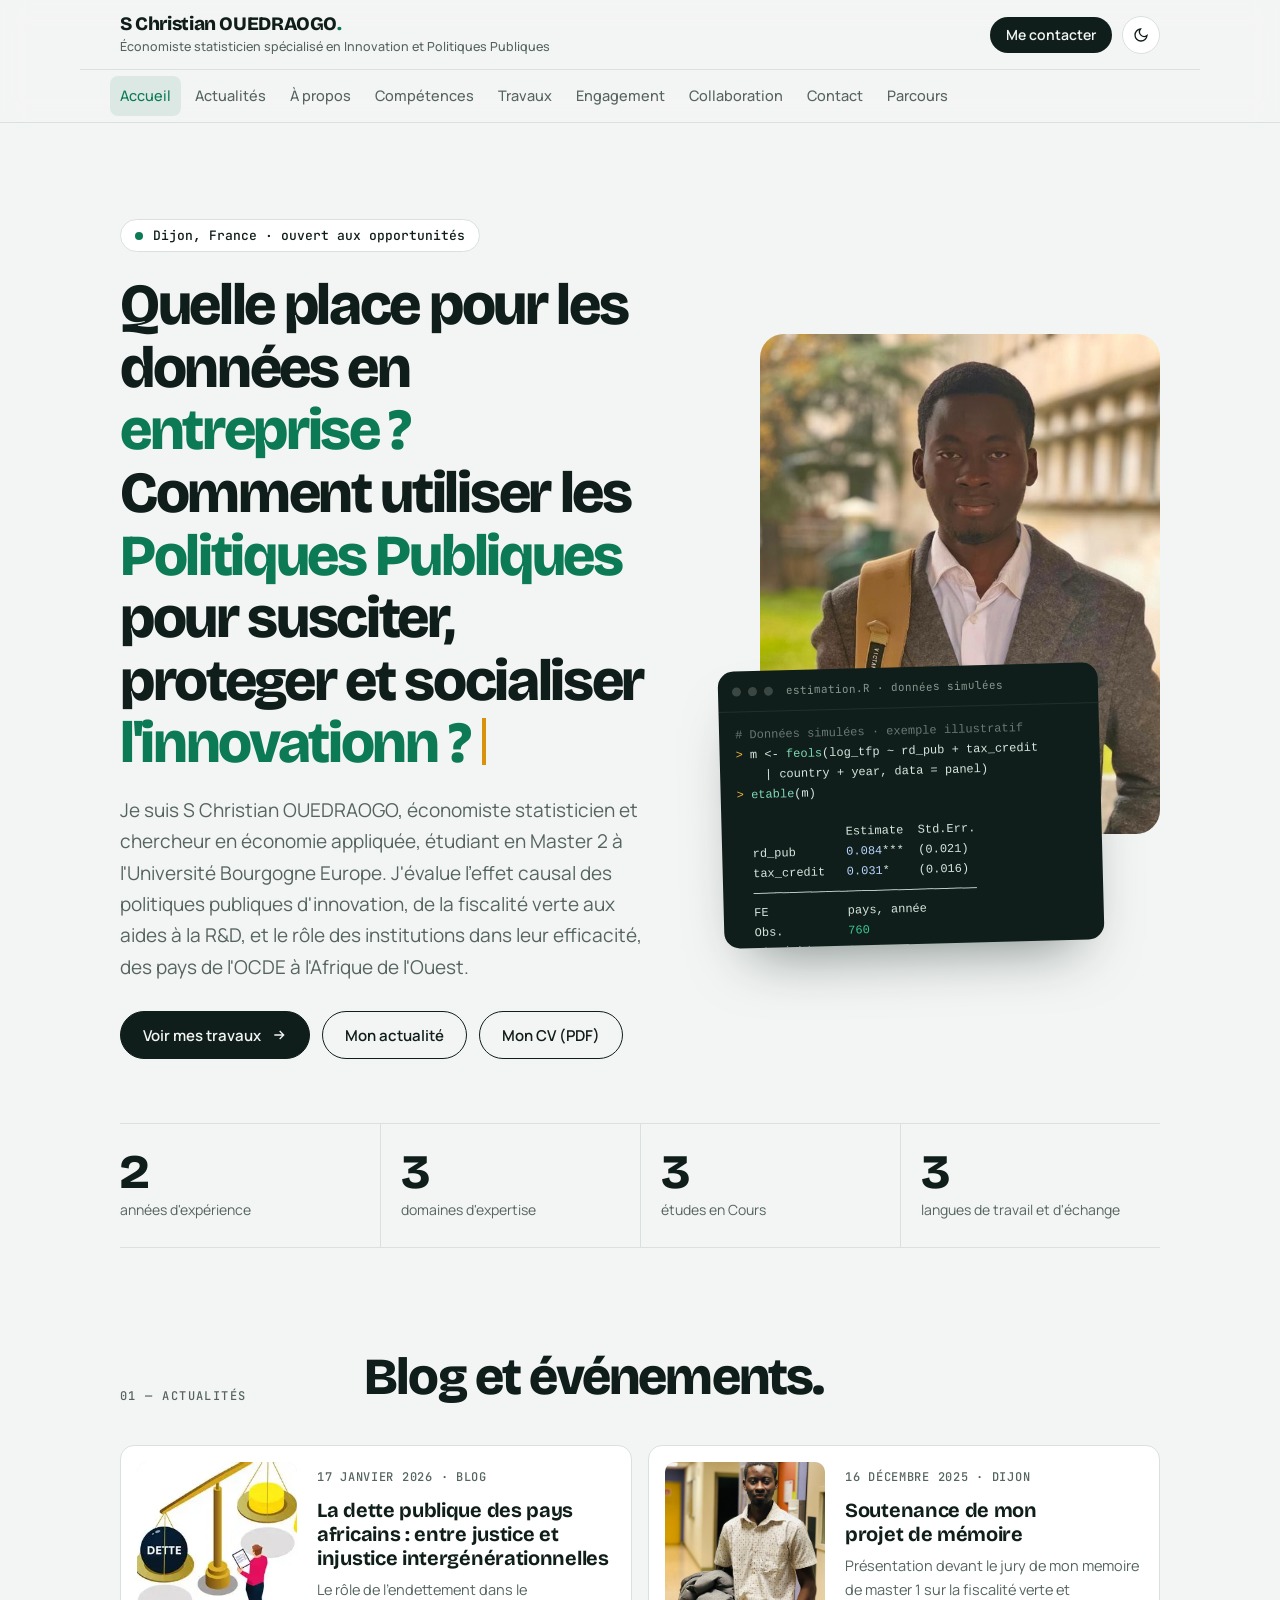
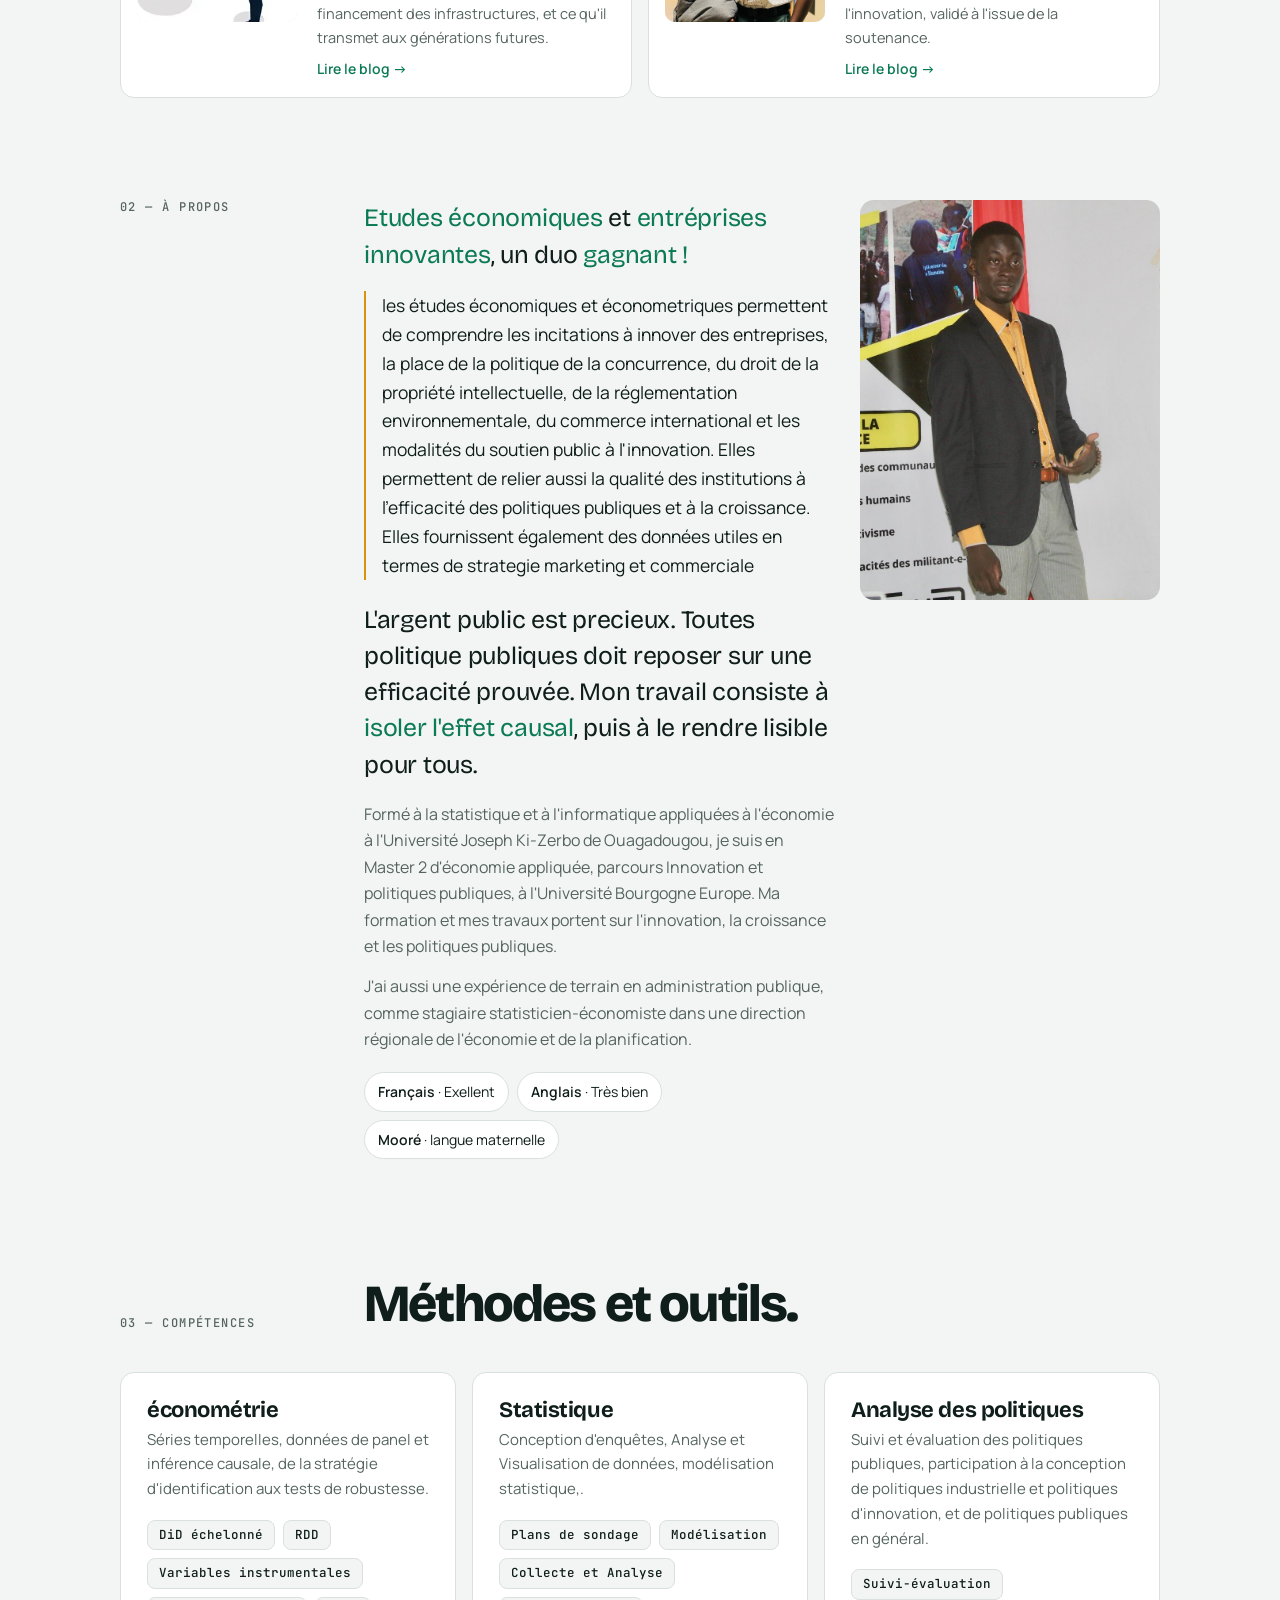
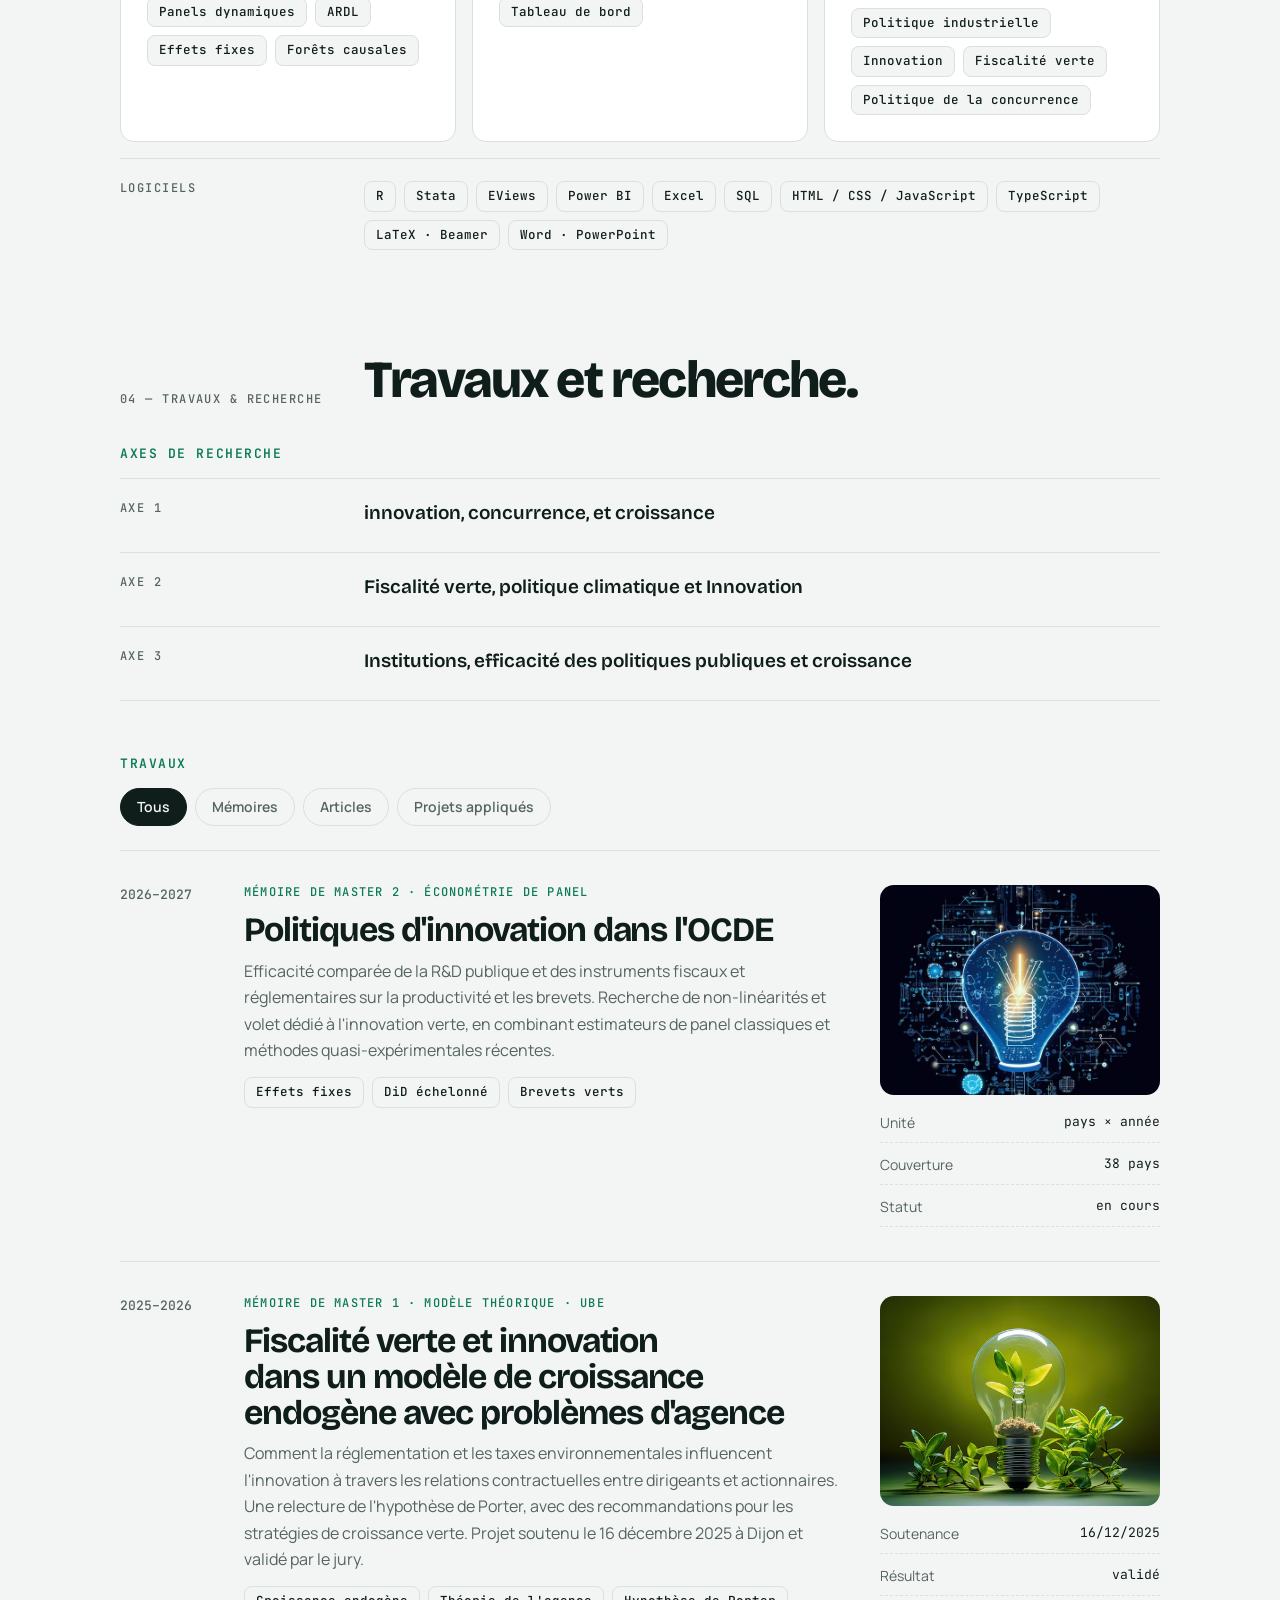
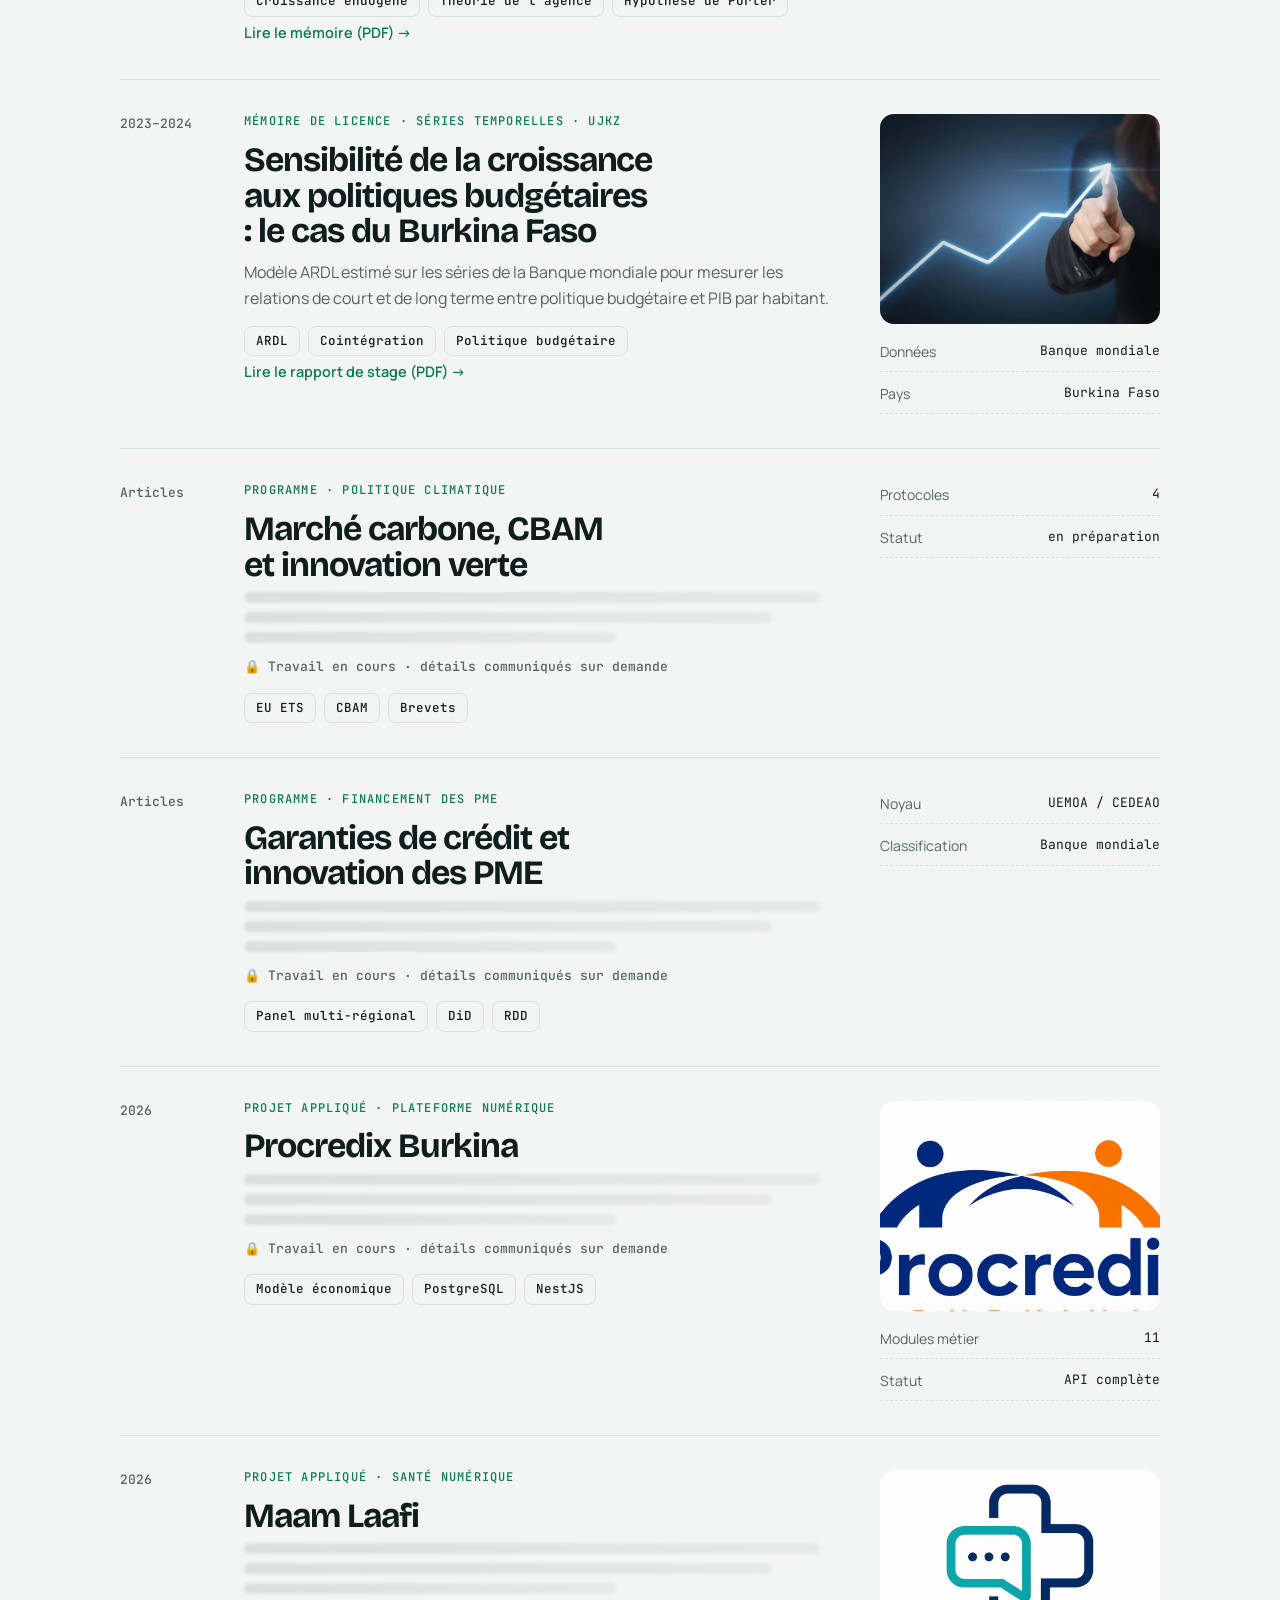
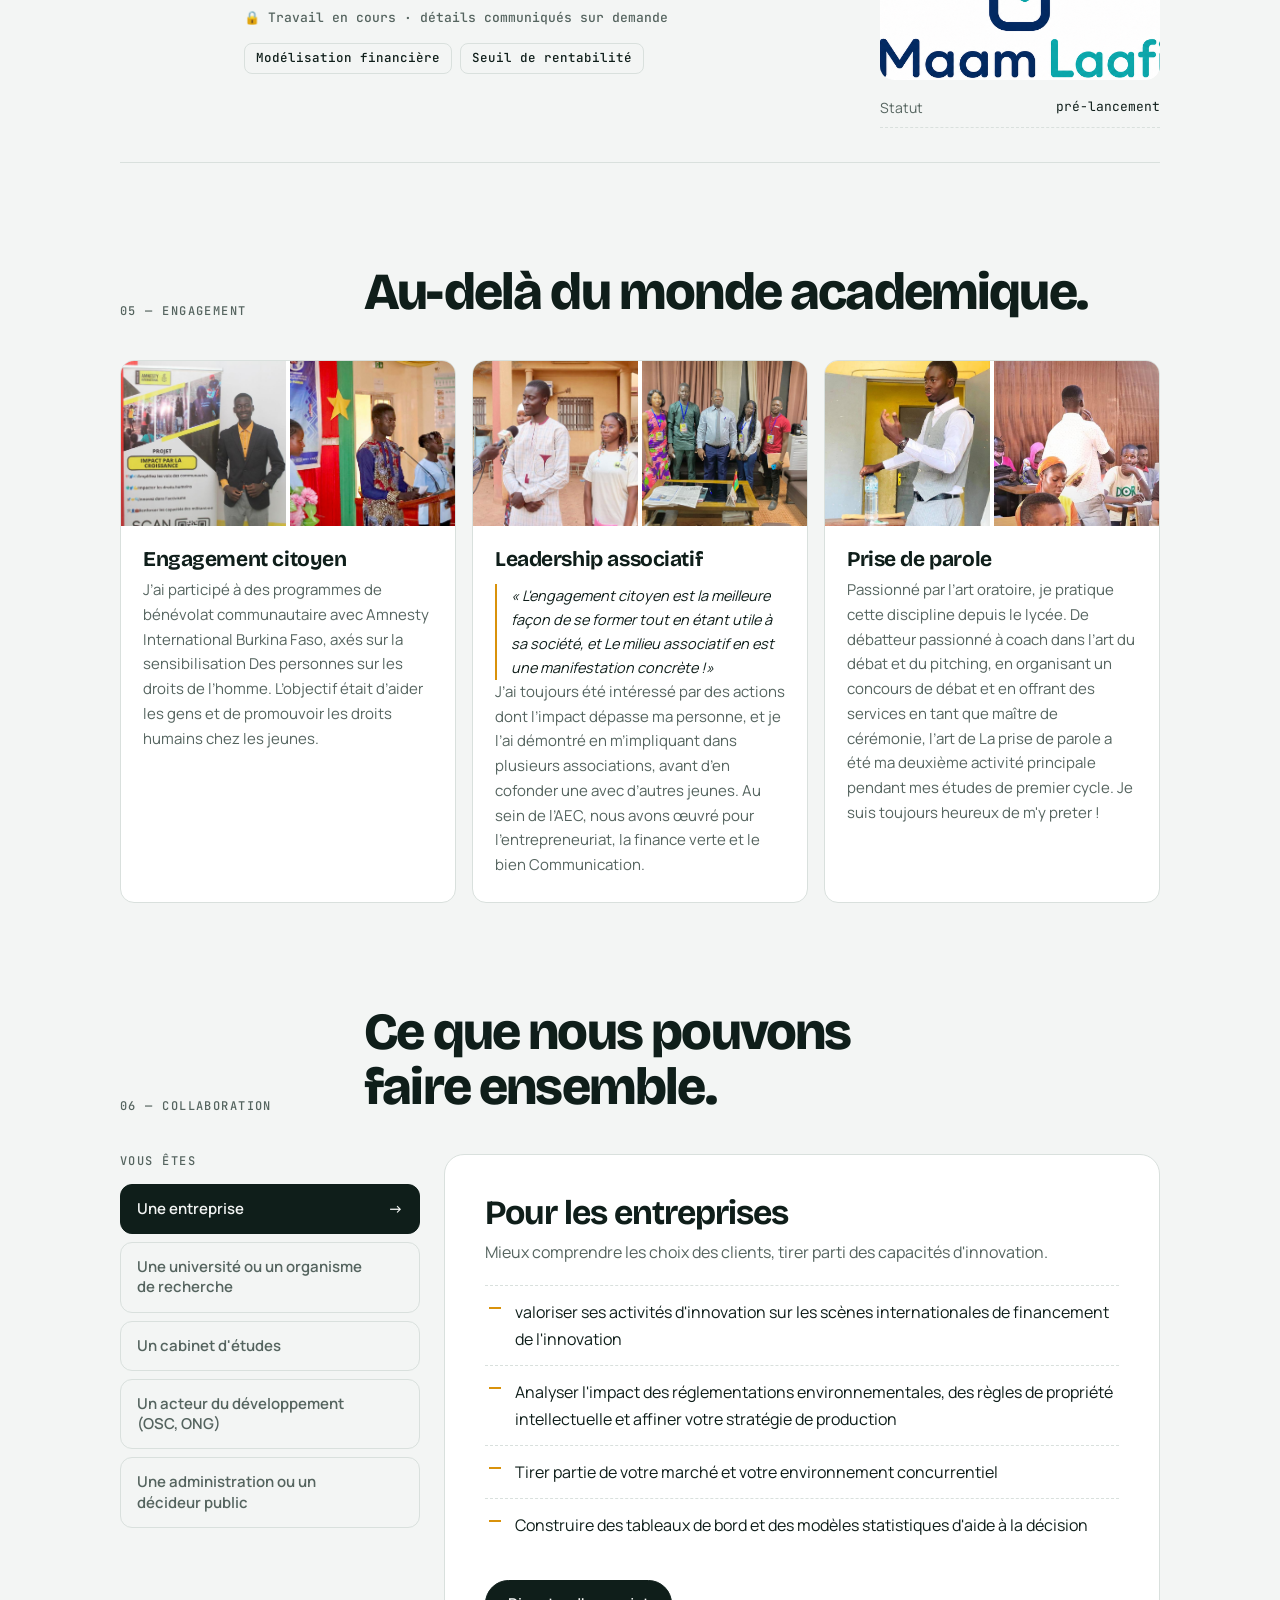
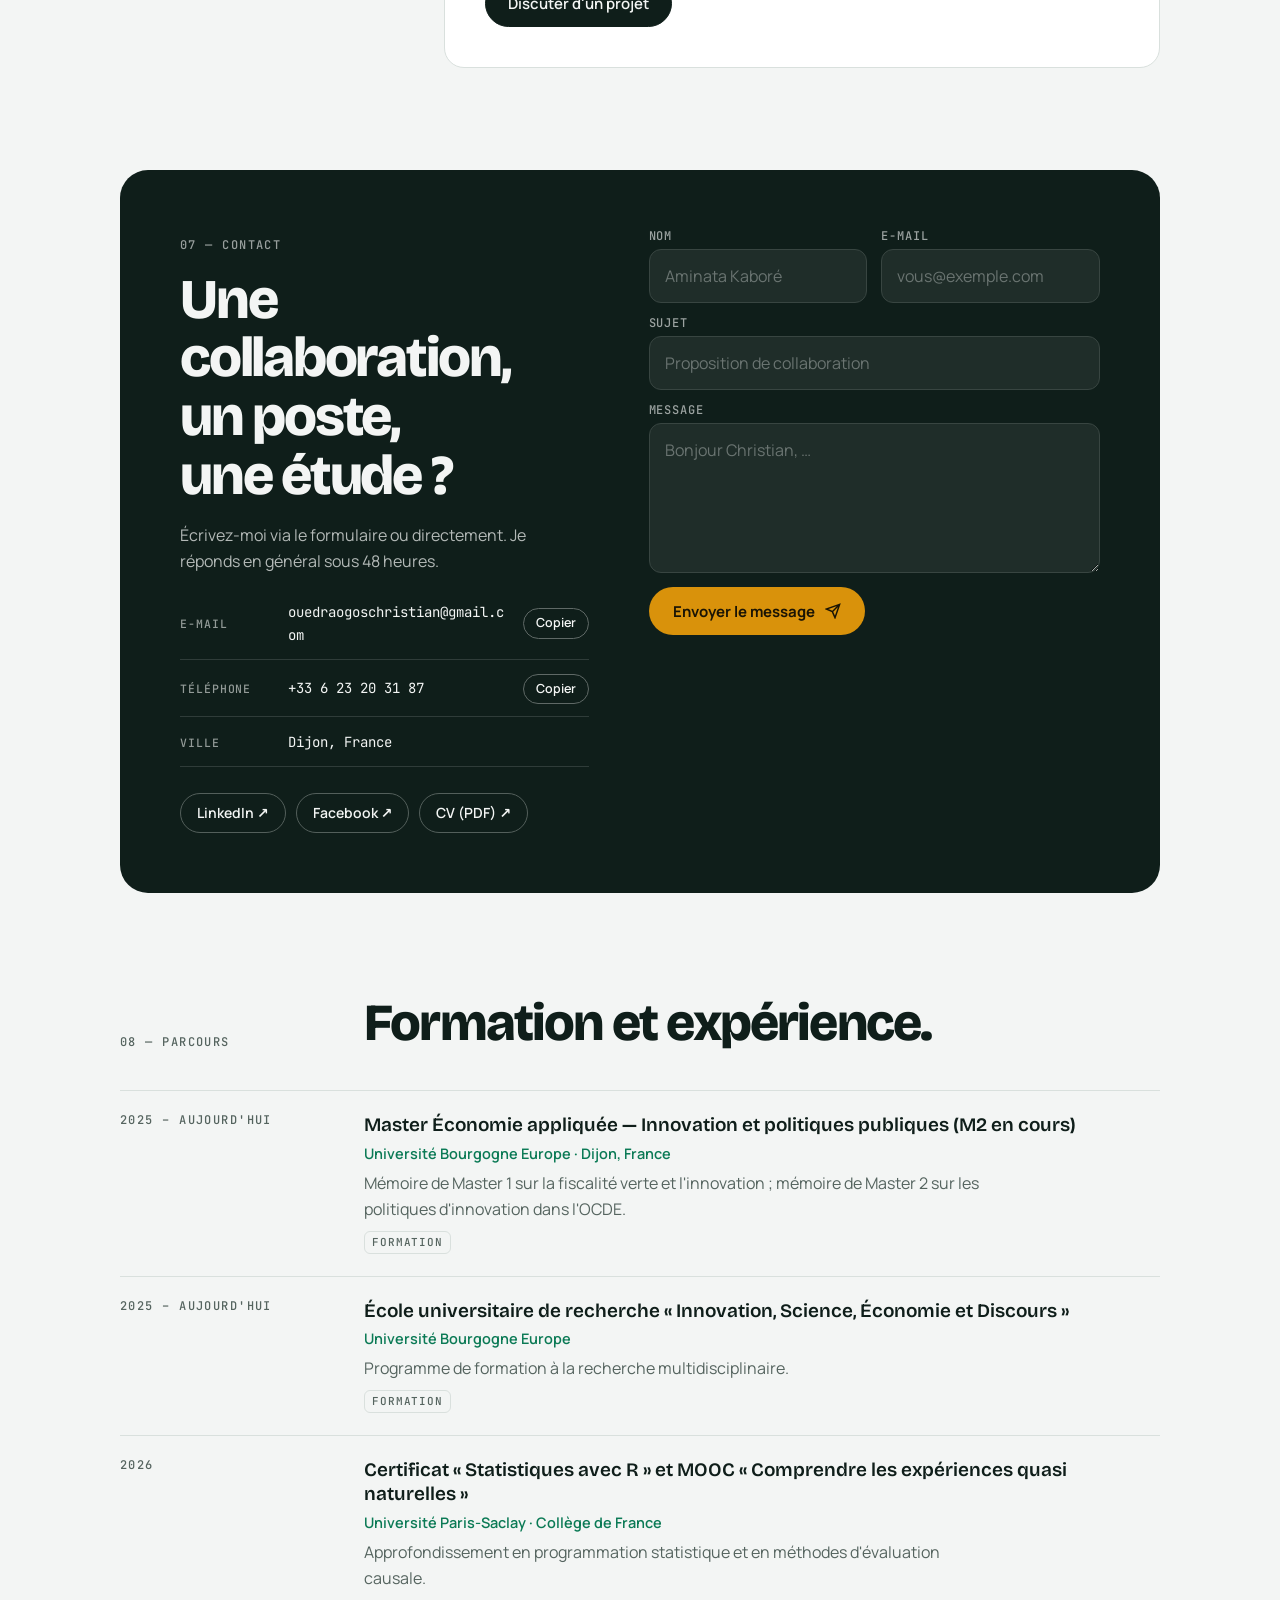
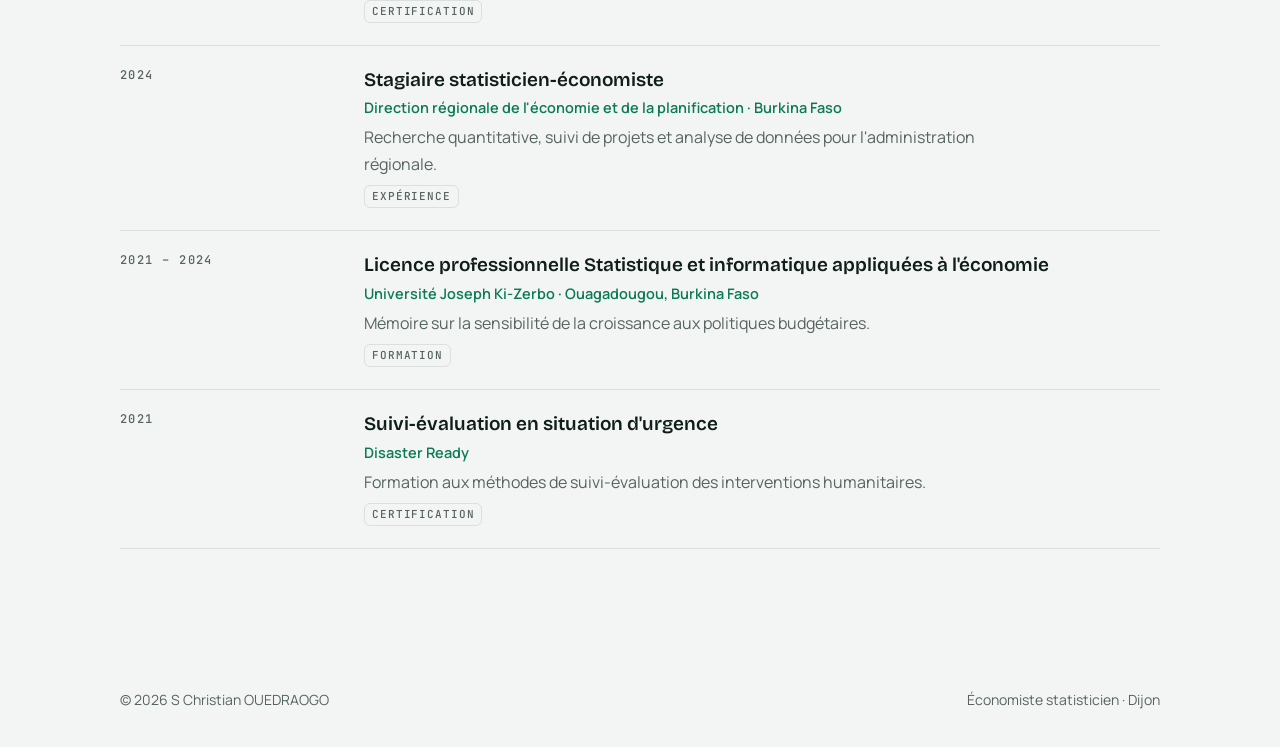
==== commit a2275f18: "Add files via upload" ====
--- a/index.html
+++ b/index.html
@@ -291,7 +291,7 @@
     <header class="hero">
       <div>
         <span class="avail rise"><i class="dot"></i>Dijon, France · ouvert aux opportunités</span>
-        <h1 class="rise d1">J'étudie <span class="swap">l'innovation</span>, évalue et conçois les <span class="swap">Politiques Publiques</span> pour susciter une croissance économique, sociale et durable.<span class="caret" aria-hidden="true"></span></h1>
+        <h1 class="rise d1">Quelle place pour les données en <span class="swap">entreprise ?</span> Comment  utiliser les <span class="swap">Politiques Publiques</span> pour susciter, proteger et socialiser <span class="swap">l'innovationn ?</span> <span class="caret" aria-hidden="true"></span></h1>
         <p class="lede rise d2">Je suis S Christian OUEDRAOGO, économiste statisticien et chercheur en économie appliquée, étudiant en Master 2 à l'Université Bourgogne Europe. J'évalue l'effet causal des politiques publiques d'innovation, de la fiscalité verte aux aides à la R&D, et le rôle des institutions dans leur efficacité, des pays de l'OCDE à l'Afrique de l'Ouest.</p>
         <div class="btns rise d3">
           <a class="btn primary" href="#projets">Voir mes travaux
@@ -322,7 +322,7 @@
         <article class="post">
           <figure class="ph"><img src="images/det.webp" alt="Illustration du billet sur la dette publique"></figure>
           <div>
-            <time datetime="2026-01-17">17 janvier 2026 · Billet</time>
+            <time datetime="2026-01-17">17 janvier 2026 · Blog</time>
             <h3>La dette publique des pays africains : entre justice et injustice intergénérationnelles</h3>
             <p>Le rôle de l'endettement dans le financement des infrastructures, et ce qu'il transmet aux générations futures.</p>
             <button class="read" type="button" data-open="post-dette">Lire le blog →</button>
@@ -332,8 +332,8 @@
           <figure class="ph"><img src="images/yhjkk.jpeg" alt="Soutenance du projet de mémoire à Dijon"></figure>
           <div>
             <time datetime="2025-12-16">16 décembre 2025 · Dijon</time>
-            <h3>Soutenance du projet de mémoire</h3>
-            <p>Présentation devant le jury du projet sur la fiscalité verte et l'innovation, validé à l'issue de la soutenance.</p>
+            <h3>Soutenance de mon projet de mémoire</h3>
+            <p>Présentation devant le jury de mon memoire de master 1 sur la fiscalité verte et l'innovation, validé à l'issue de la soutenance.</p>
             <button class="read" type="button" data-open="post-soutenance">Lire le blog →</button>
           </div>
         </article>
@@ -352,7 +352,7 @@
       <dialog class="reader" id="post-soutenance" aria-labelledby="h-sout">
         <button class="close" type="button" aria-label="Fermer">✕</button>
         <time datetime="2025-12-16">16 décembre 2025 · Dijon</time>
-        <h2 id="h-sout">Soutenance du projet de mémoire : une recherche autour de l'hypothèse de Porter</h2>
+        <h2 id="h-sout">Soutenance de mon  mémoire de laster 1 : une recherche autour de l'hypothèse de Porter</h2>
         <figure class="ph"><img src="images/yhjkk.jpeg" alt=""></figure>
         <p>Le 16 décembre 2025, à Dijon, j'ai présenté devant le jury mon projet de mémoire de Master consacré à l'hypothèse de Porter, selon laquelle une réglementation environnementale bien conçue peut stimuler l'innovation des entreprises.</p>
         <p>Le projet propose un regard nouveau sur cette hypothèse, en s'intéressant aux mécanismes par lesquels la réglementation environnementale conduit les actionnaires à modifier la structure contractuelle qui les lie aux dirigeants, et par là les incitations à innover. Le travail s'inscrit dans un modèle de croissance endogène avec problèmes d'agence.</p>
@@ -365,9 +365,9 @@
       <div class="about">
         <span class="label">02 — À propos</span>
         <div>
-          <p class="big">Comment <em>susciter</em>, <em>protéger</em> et <em>socialiser</em> l'innovation ?</p>
-          <p class="small lead">J'étudie l'innovation pour comprendre les incitations à innover des entreprises, la place de la politique de la concurrence, du droit de la propriété intellectuelle, de la réglementation environnementale, du commerce international et les modalités du soutien public à l'innovation. Je relie aussi la qualité des institutions à l'efficacité des politiques publiques et à la croissance : une même politique ne produit pas les mêmes effets selon l'État de droit, la qualité de l'administration ou le niveau de corruption.</p>
-          <p class="big">Une corrélation ne suffit pas à justifier une politique publique. Mon travail consiste à <em>isoler l'effet causal</em>, puis à le rendre lisible pour ceux qui décident.</p>
+          <p class="big"> <em>Etudes économiques</em> et  <em>entréprises innovantes</em>, un duo <em>gagnant !</em> </p>
+          <p class="small lead">les études économiques et économetriques permettent de comprendre les incitations à innover des entreprises, la place de la politique de la concurrence, du droit de la propriété intellectuelle, de la réglementation environnementale, du commerce international et les modalités du soutien public à l'innovation. Elles permettent de  relier aussi la qualité des institutions à l'efficacité des politiques publiques et à la croissance. Elles fournissent également des données utiles en termes de strategie marketing et commerciale</p>
+          <p class="big">L'argent public est precieux. Toutes politique publiques doit reposer sur une efficacité prouvée. Mon travail consiste à <em>isoler l'effet causal</em>, puis à le rendre lisible pour tous.</p>
           <p class="small">Formé à la statistique et à l'informatique appliquées à l'économie à l'Université Joseph Ki-Zerbo de Ouagadougou, je suis en Master 2 d'économie appliquée, parcours Innovation et politiques publiques, à l'Université Bourgogne Europe. Ma formation et mes travaux portent sur l'innovation, la croissance et les politiques publiques.</p>
           <p class="small">J'ai aussi une expérience de terrain en administration publique, comme stagiaire statisticien-économiste dans une direction régionale de l'économie et de la planification.</p>
           <ul class="langs" aria-label="Langues">
@@ -560,7 +560,7 @@
           </div>
           <div class="body">
             <h3>Engagement citoyen</h3>
-            <p>Bénévole auprès d'Amnesty International Burkina Faso : sensibilisation aux droits humains et mobilisation des jeunes.</p>
+            <p>J’ai participé à des programmes de bénévolat communautaire avec Amnesty International Burkina Faso, axés sur la sensibilisation Des personnes sur les droits de l’homme. L’objectif était d’aider les gens et de promouvoir les droits humains chez les jeunes.</p>
           </div>
         </article>
         <article class="card">
@@ -570,8 +570,8 @@
           </div>
           <div class="body">
             <h3>Leadership associatif</h3>
-            <p>Cofondateur d'une association de jeunes tournée vers l'entrepreneuriat, la finance verte et la communication.</p>
-            <blockquote>« L'engagement citoyen est la meilleure façon de se former, tout en étant utile. »</blockquote>
+            <blockquote>« L'engagement citoyen est la meilleure façon de se former tout en étant utile à sa société, et  Le milieu associatif en est une manifestation concrète !»</blockquote>
+            <p>J’ai toujours été intéressé par des actions dont l’impact dépasse ma personne, et je l’ai démontré en m’impliquant dans plusieurs associations, avant d’en cofonder une avec d’autres jeunes. Au sein de l’AEC, nous avons œuvré pour l’entrepreneuriat, la finance verte et le bien Communication.</p>
           </div>
         </article>
         <article class="card">
@@ -581,7 +581,7 @@
           </div>
           <div class="body">
             <h3>Prise de parole</h3>
-            <p>Organisateur de concours de débat, maître de cérémonie et formateur au pitch.</p>
+            <p>Passionné par l’art oratoire, je pratique cette discipline depuis le lycée. De débatteur passionné à coach dans l’art du débat et du pitching, en organisant un concours de débat et en offrant des services en tant que maître de cérémonie, l’art de La prise de parole a été ma deuxième activité principale pendant mes études de premier cycle. Je suis toujours heureux de m'y preter !</p>
           </div>
         </article>
       </div>
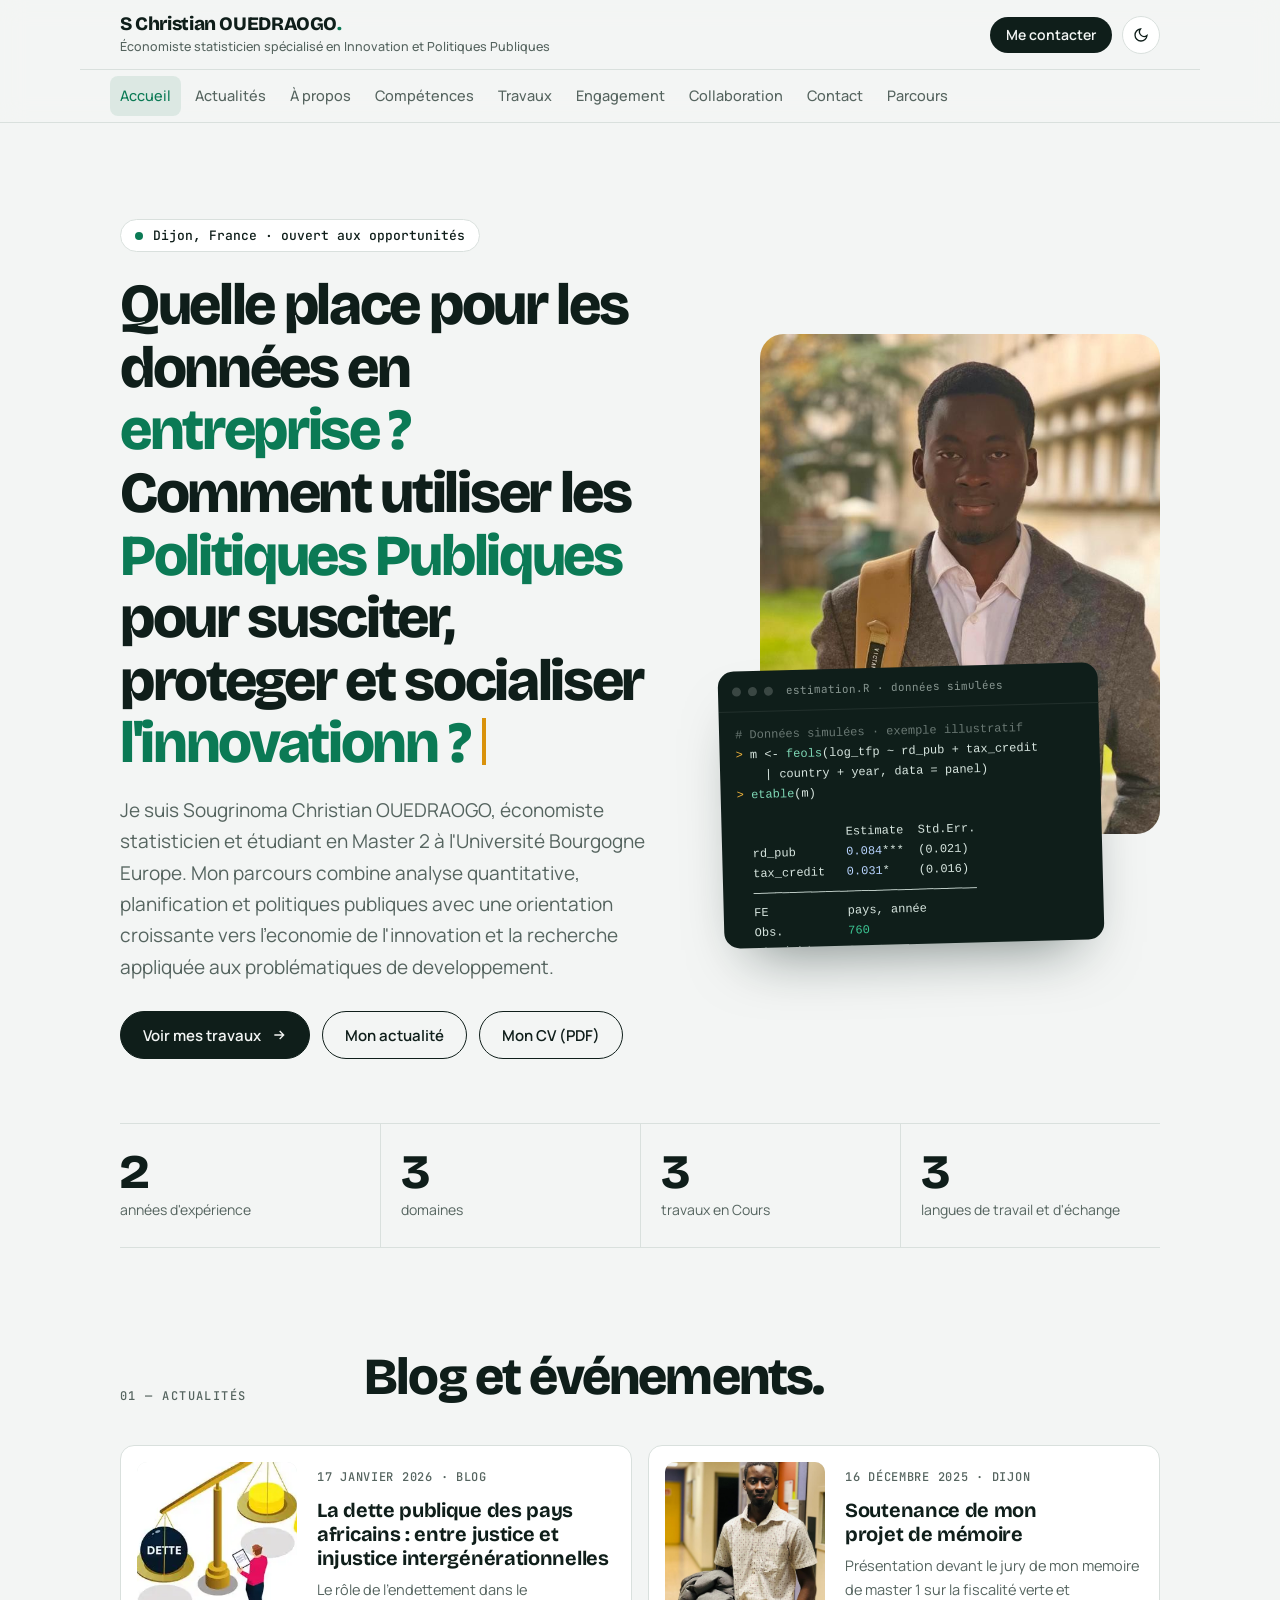
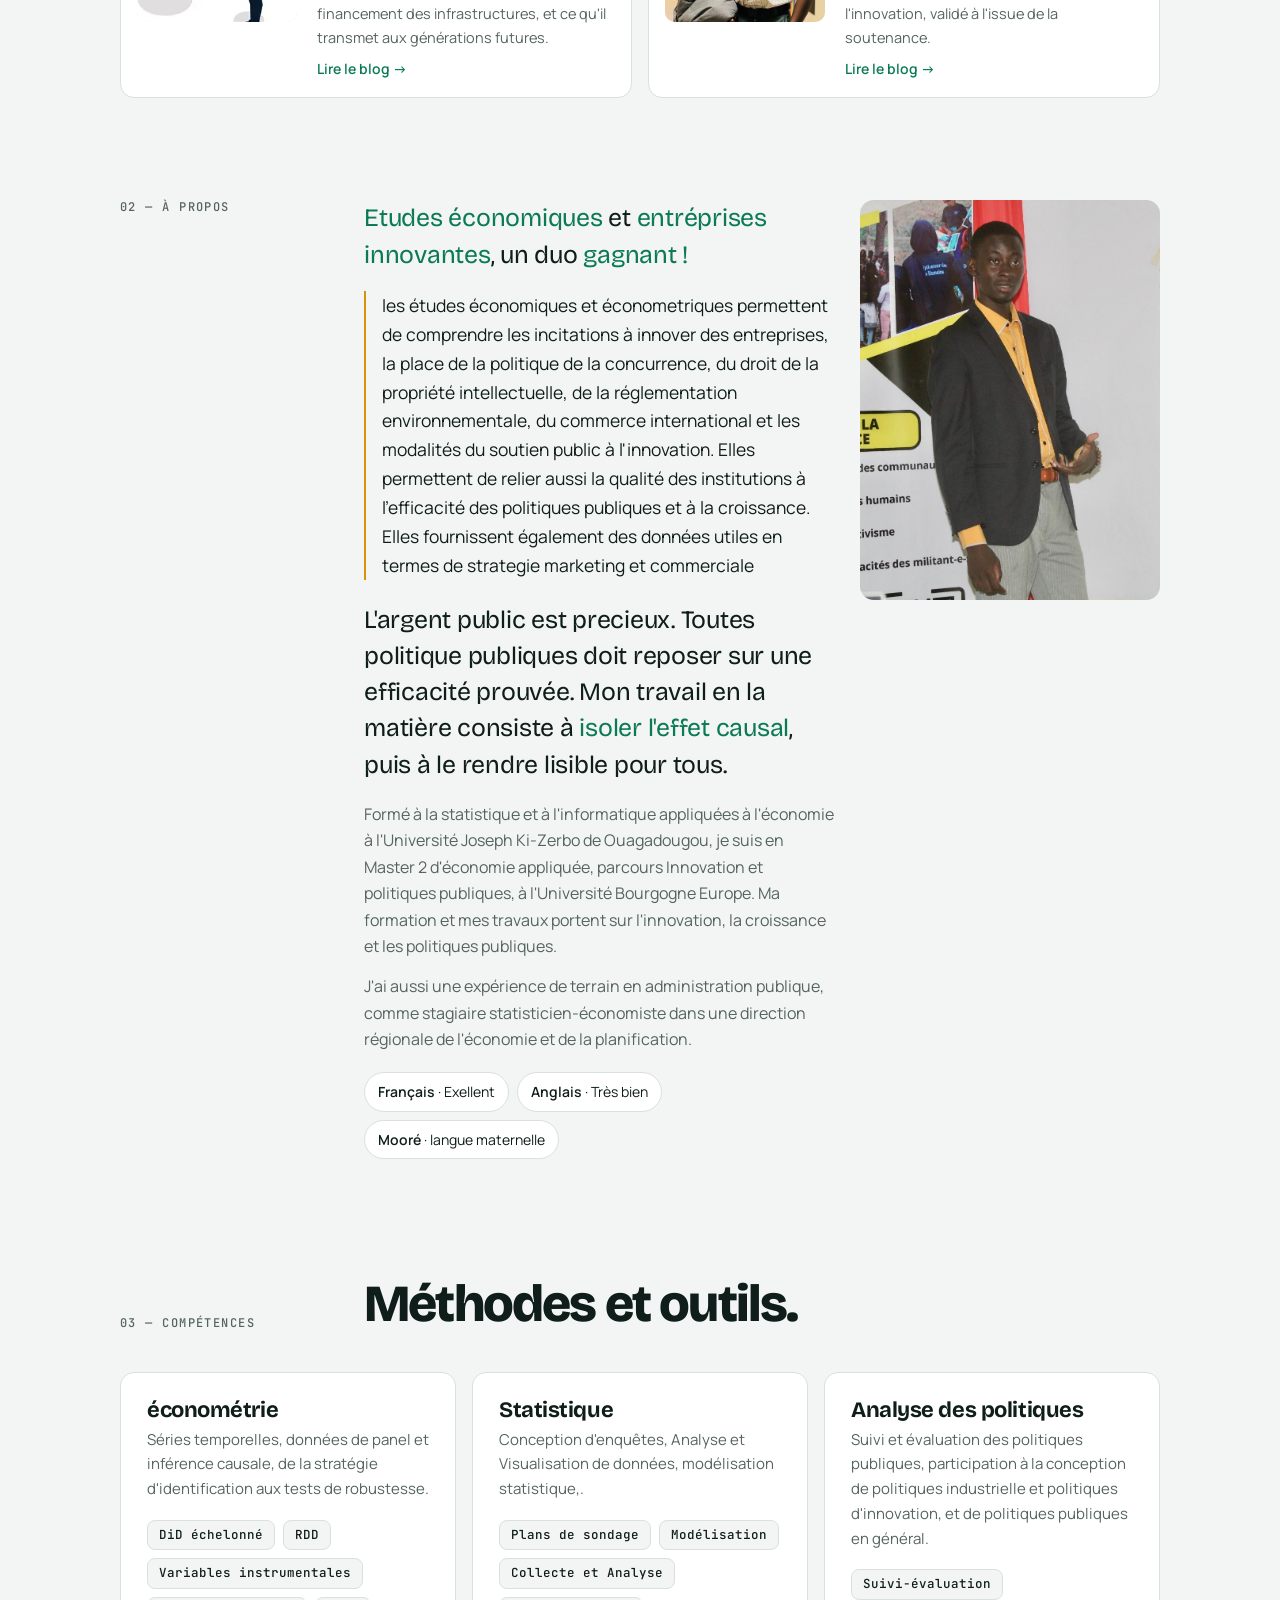
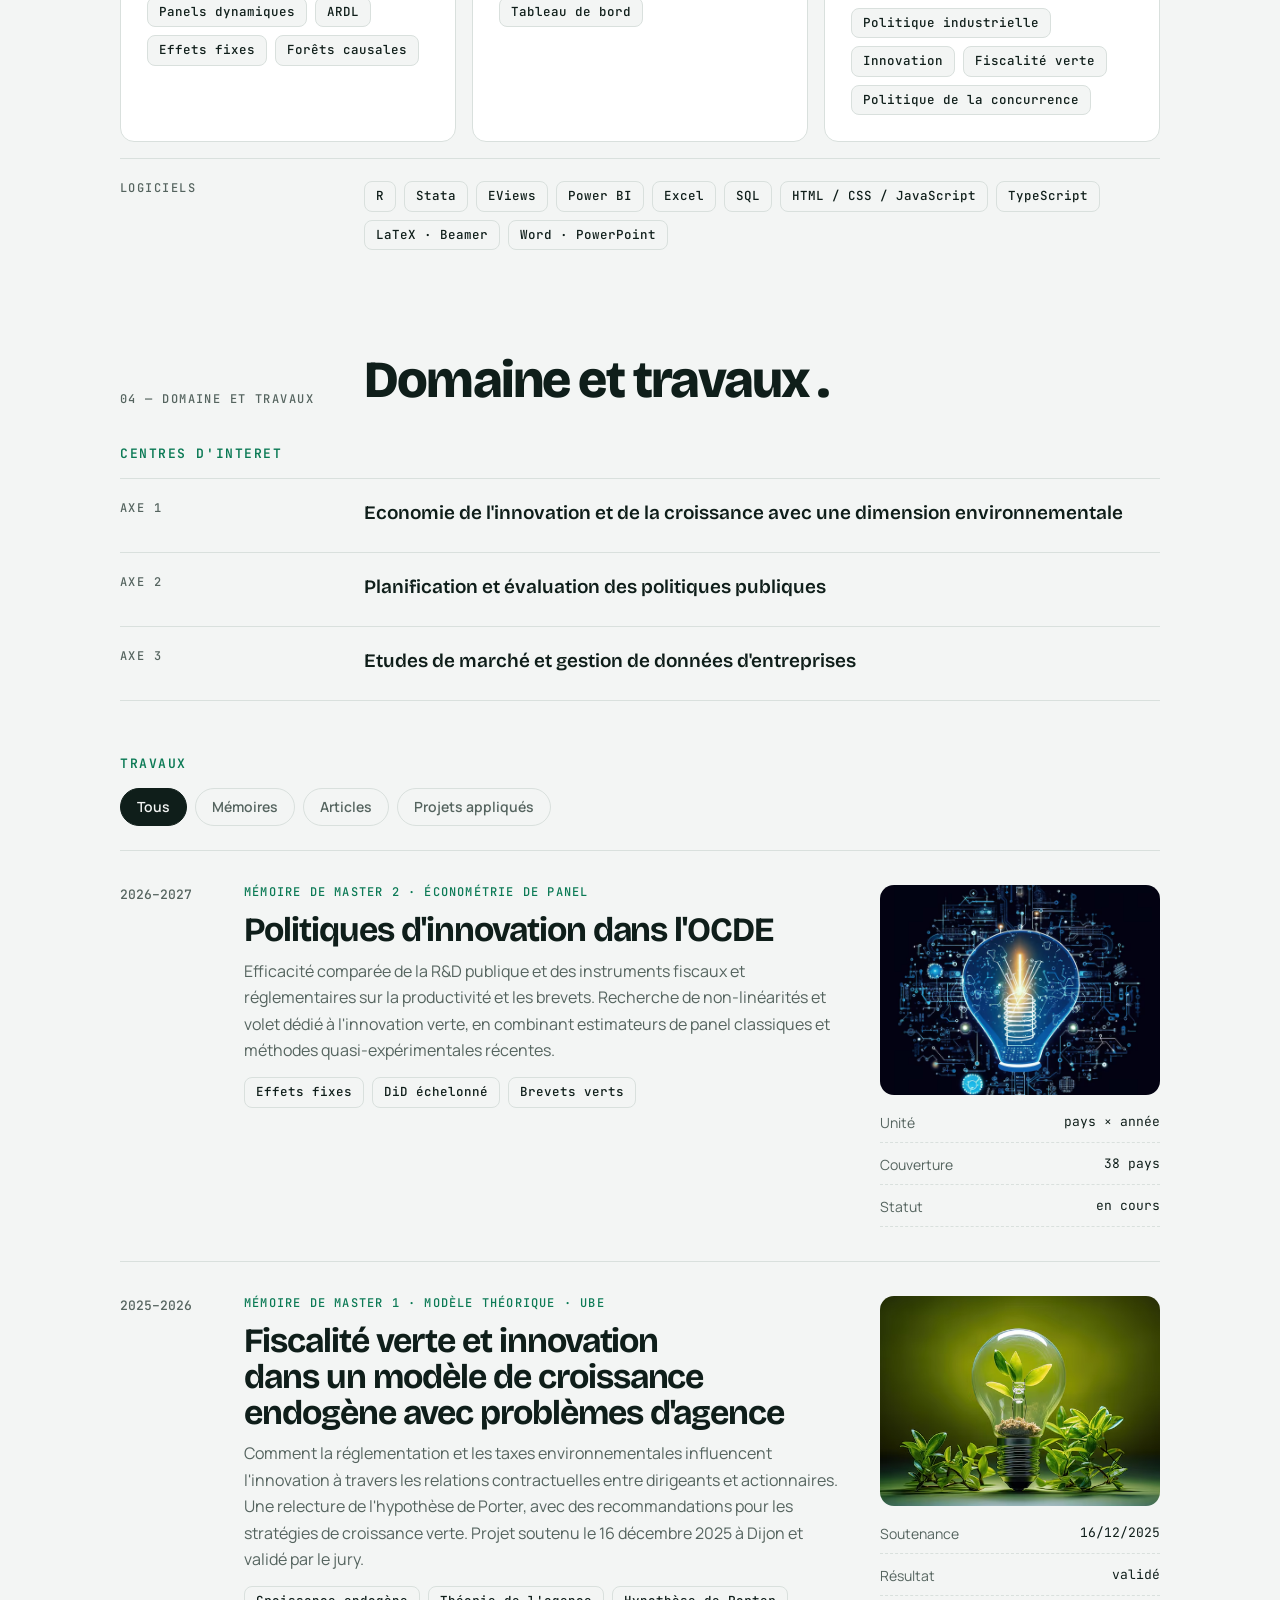
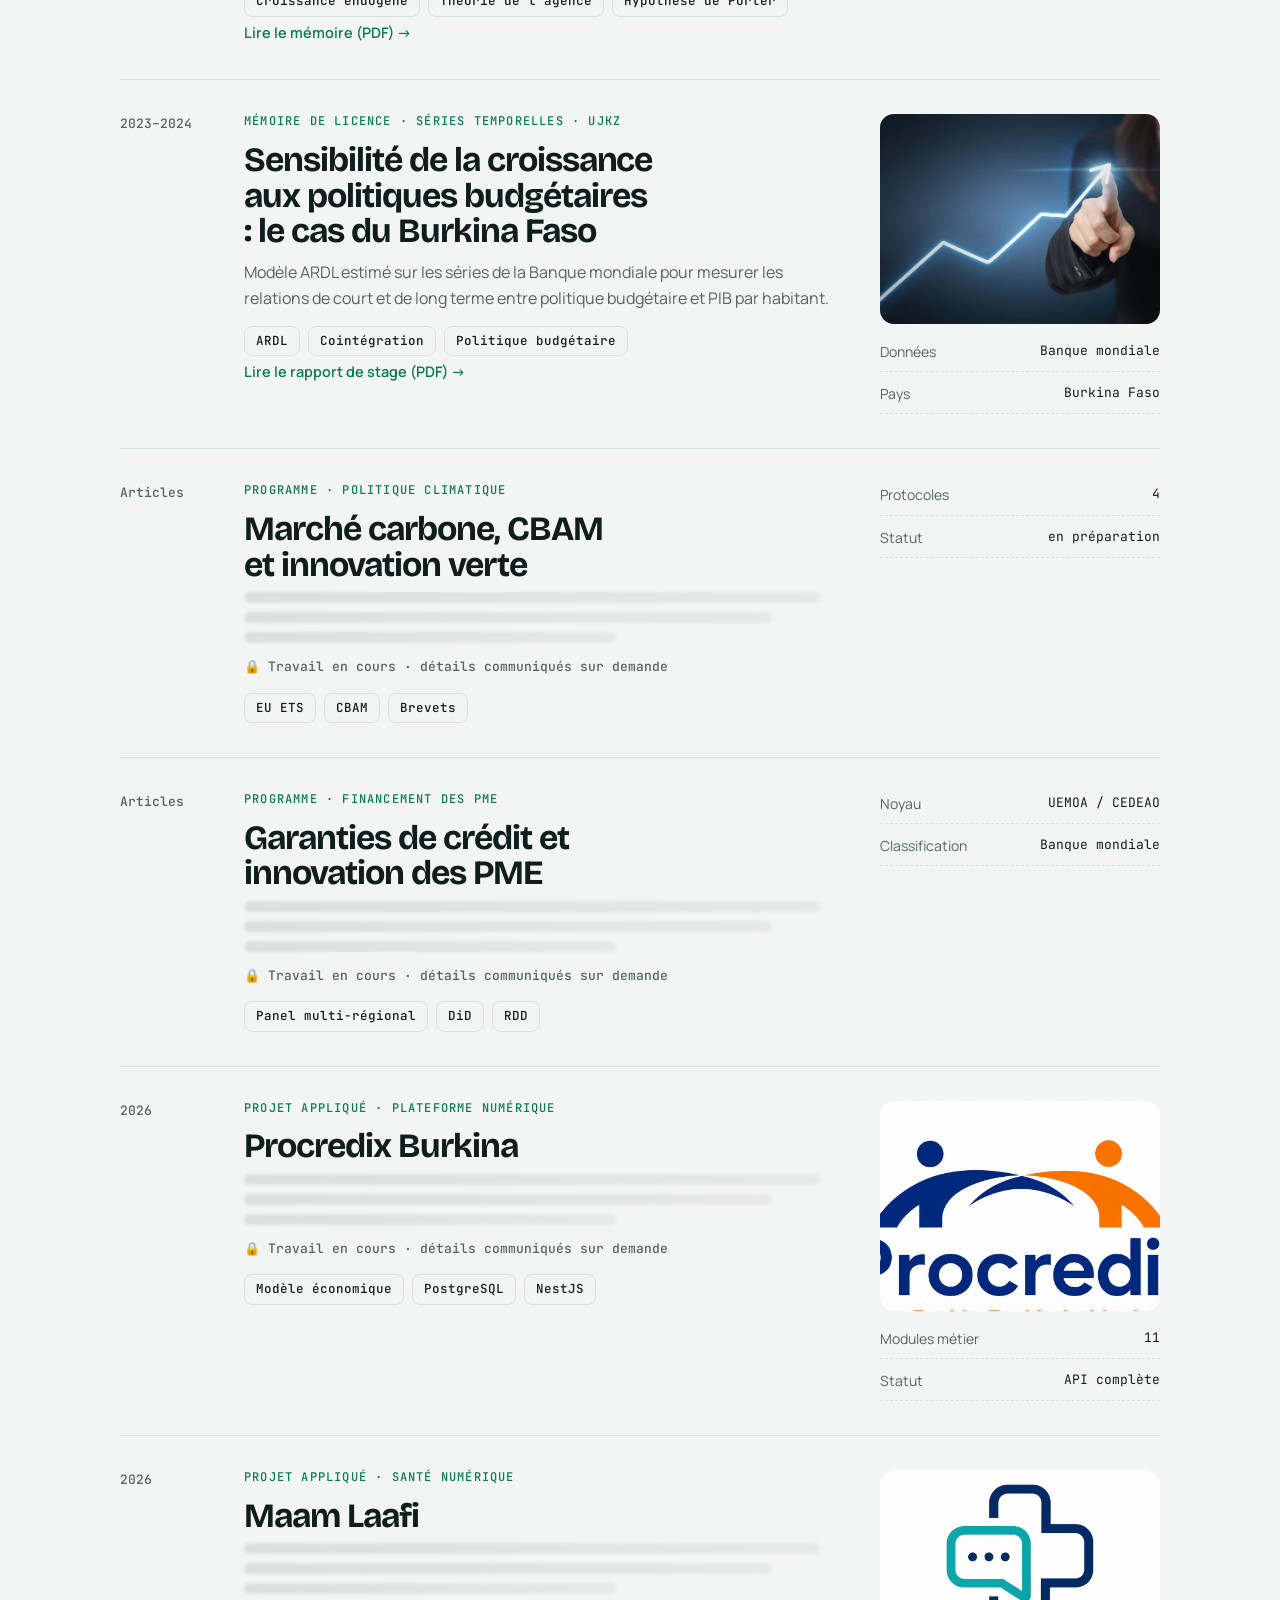
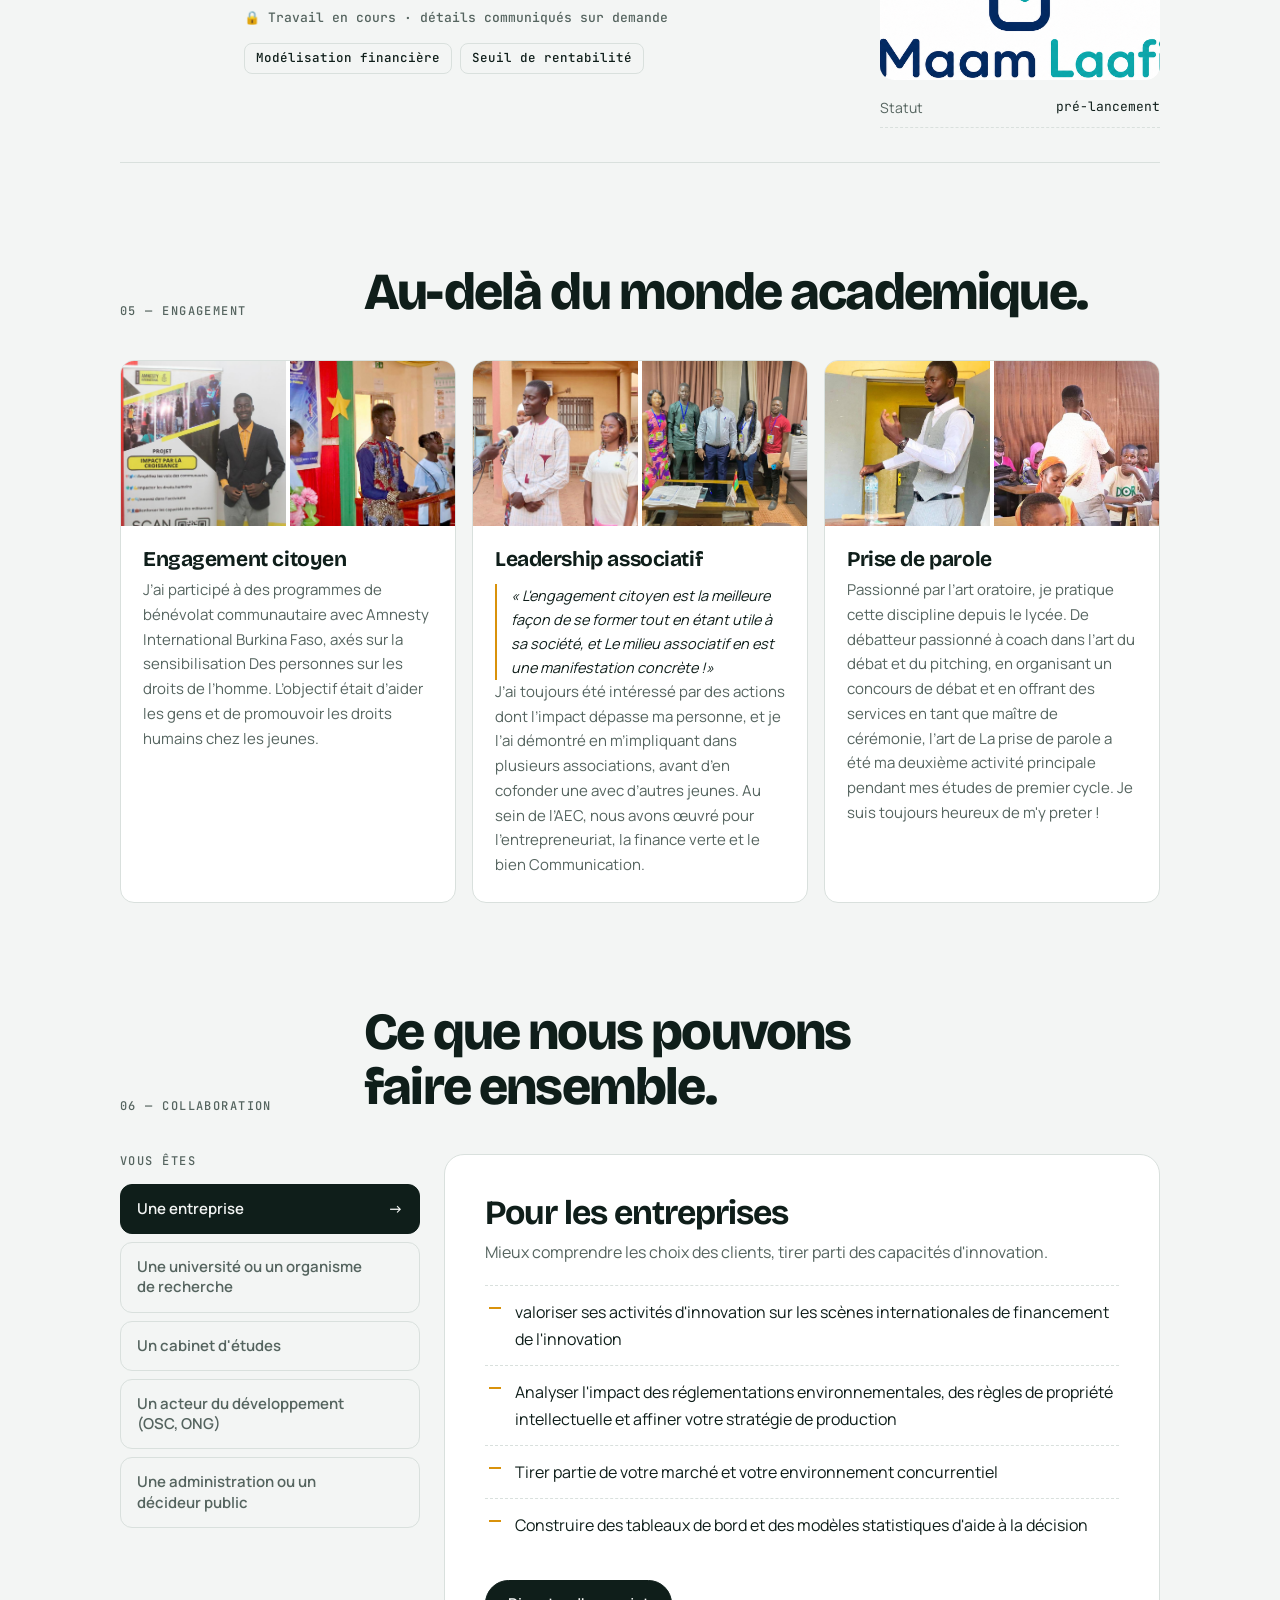
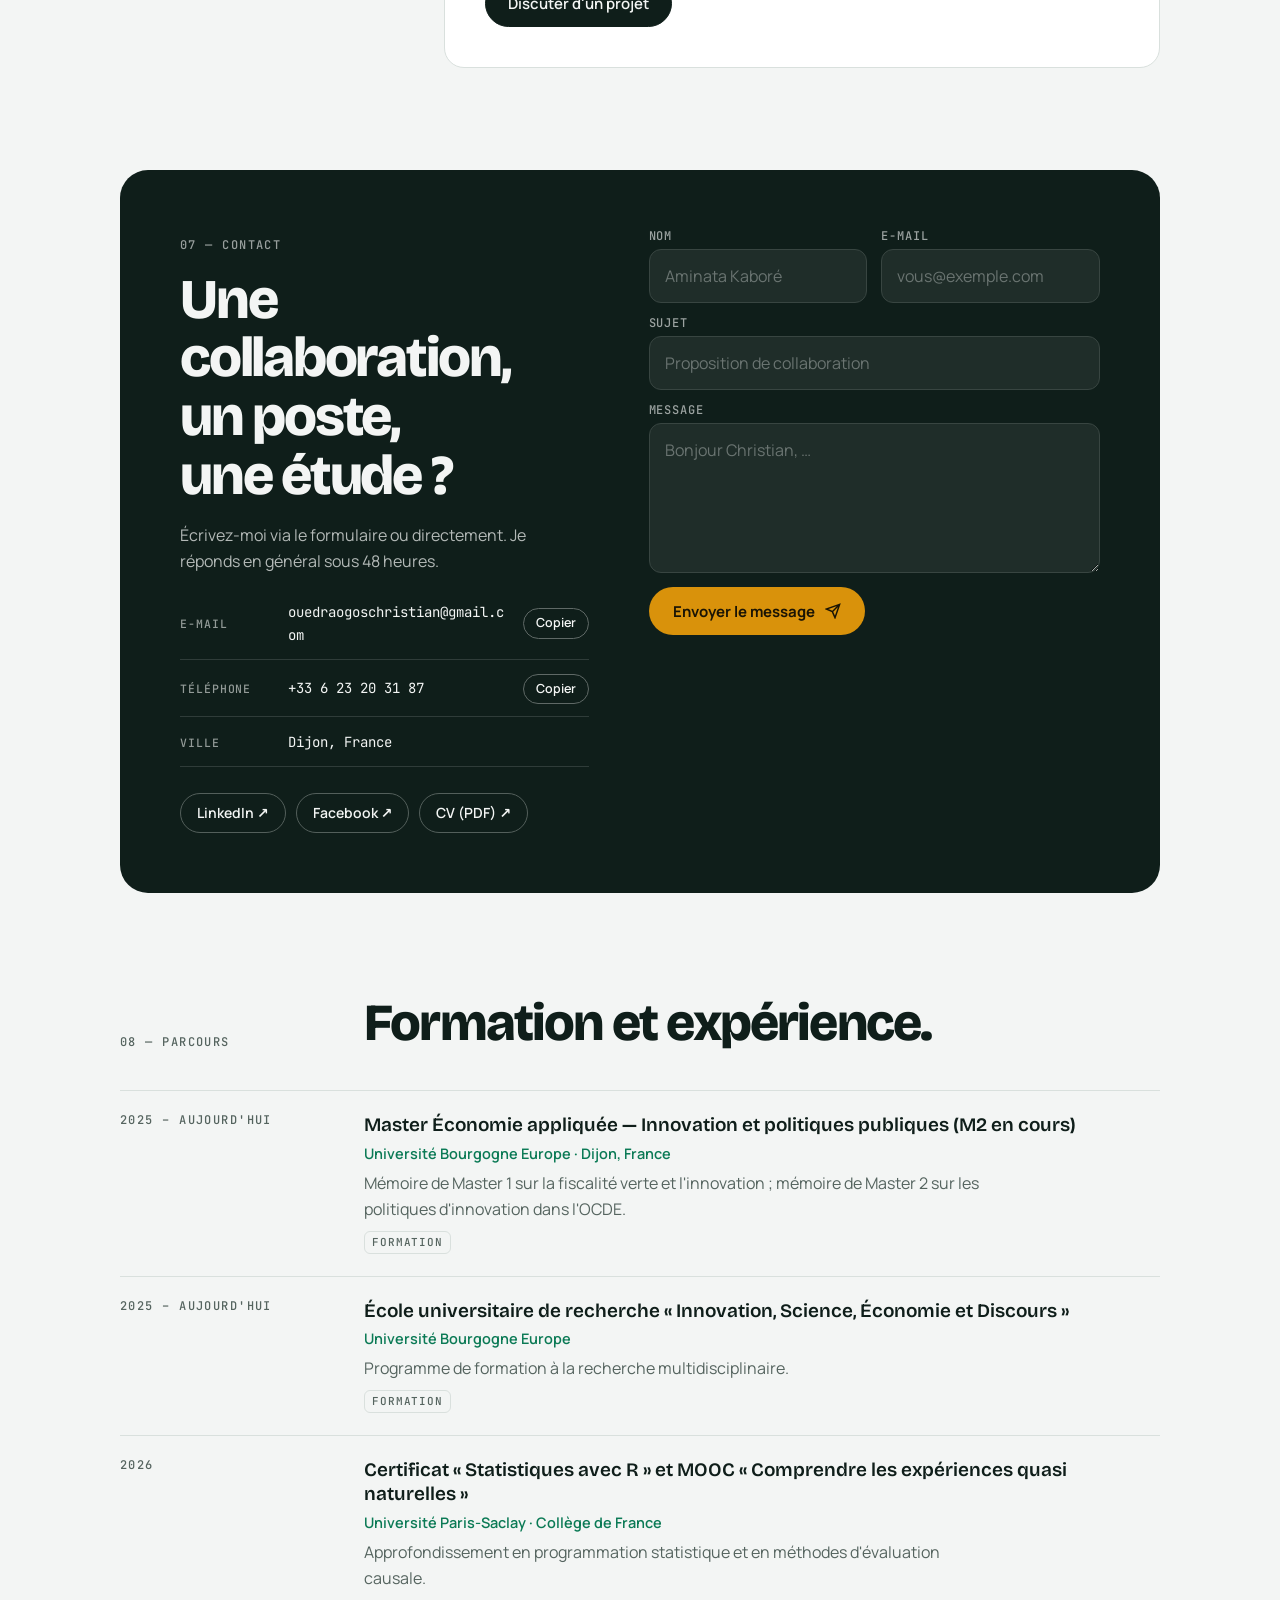
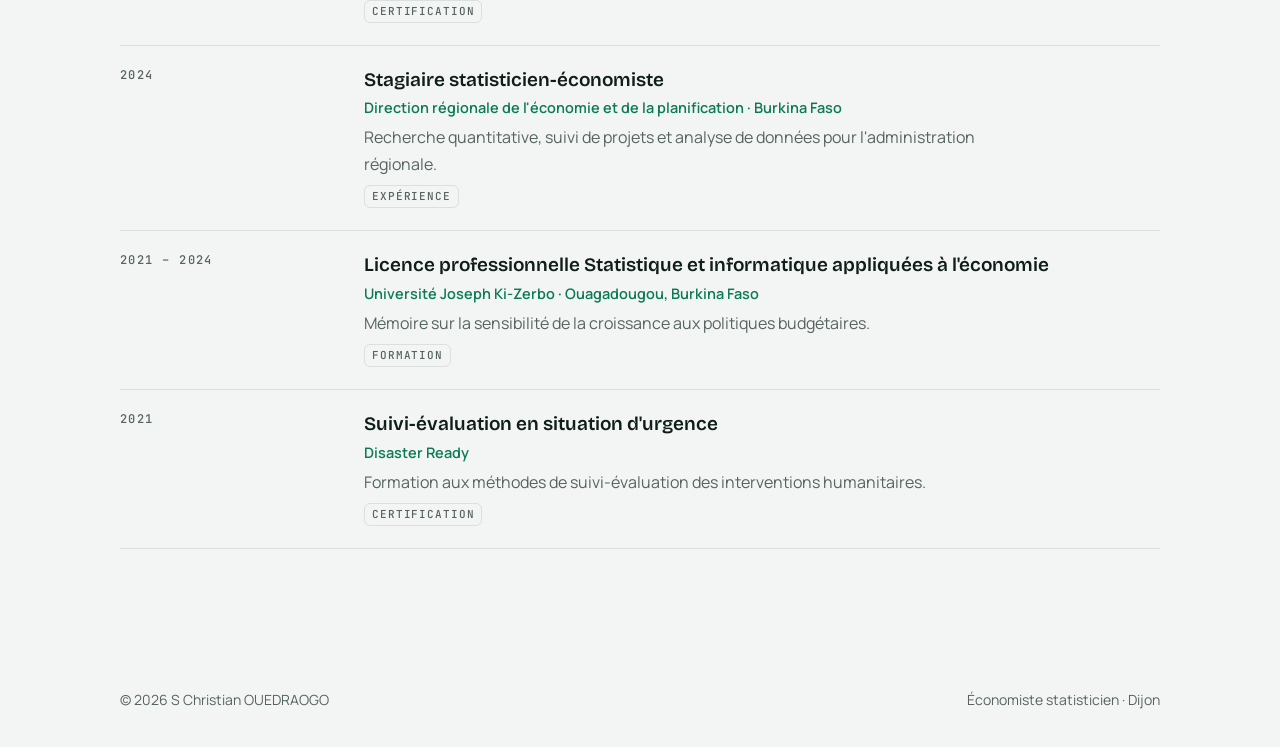
==== commit 3fa15596: "Add files via upload" ====
--- a/index.html
+++ b/index.html
@@ -292,7 +292,7 @@
       <div>
         <span class="avail rise"><i class="dot"></i>Dijon, France · ouvert aux opportunités</span>
         <h1 class="rise d1">Quelle place pour les données en <span class="swap">entreprise ?</span> Comment  utiliser les <span class="swap">Politiques Publiques</span> pour susciter, proteger et socialiser <span class="swap">l'innovationn ?</span> <span class="caret" aria-hidden="true"></span></h1>
-        <p class="lede rise d2">Je suis S Christian OUEDRAOGO, économiste statisticien et chercheur en économie appliquée, étudiant en Master 2 à l'Université Bourgogne Europe. J'évalue l'effet causal des politiques publiques d'innovation, de la fiscalité verte aux aides à la R&D, et le rôle des institutions dans leur efficacité, des pays de l'OCDE à l'Afrique de l'Ouest.</p>
+        <p class="lede rise d2">Je suis Sougrinoma Christian OUEDRAOGO, économiste statisticien et  étudiant en Master 2 à l'Université Bourgogne Europe. Mon parcours combine analyse quantitative, planification et politiques publiques avec une orientation croissante vers l'economie de l'innovation et la recherche appliquée aux problématiques de developpement.</p>
         <div class="btns rise d3">
           <a class="btn primary" href="#projets">Voir mes travaux
             <svg width="16" height="16" viewBox="0 0 24 24" fill="none" stroke="currentColor" stroke-width="2"><path d="M5 12h14M13 6l6 6-6 6"/></svg></a>
@@ -311,8 +311,8 @@
 
     <div class="stats">
       <div class="stat"><b data-count="2">2</b><span>années d'expérience</span></div>
-      <div class="stat"><b data-count="3">3</b><span>domaines d'expertise</span></div>
-      <div class="stat"><b data-count="3">3</b><span>études en Cours</span></div>
+      <div class="stat"><b data-count="3">3</b><span>domaines </span></div>
+      <div class="stat"><b data-count="3">3</b><span>travaux en Cours</span></div>
       <div class="stat"><b data-count="3">3</b><span>langues de travail et d'échange</span></div>
     </div>
 
@@ -367,7 +367,7 @@
         <div>
           <p class="big"> <em>Etudes économiques</em> et  <em>entréprises innovantes</em>, un duo <em>gagnant !</em> </p>
           <p class="small lead">les études économiques et économetriques permettent de comprendre les incitations à innover des entreprises, la place de la politique de la concurrence, du droit de la propriété intellectuelle, de la réglementation environnementale, du commerce international et les modalités du soutien public à l'innovation. Elles permettent de  relier aussi la qualité des institutions à l'efficacité des politiques publiques et à la croissance. Elles fournissent également des données utiles en termes de strategie marketing et commerciale</p>
-          <p class="big">L'argent public est precieux. Toutes politique publiques doit reposer sur une efficacité prouvée. Mon travail consiste à <em>isoler l'effet causal</em>, puis à le rendre lisible pour tous.</p>
+          <p class="big">L'argent public est precieux. Toutes politique publiques doit reposer sur une efficacité prouvée. Mon travail en la matière consiste à <em>isoler l'effet causal</em>, puis à le rendre lisible pour tous.</p>
           <p class="small">Formé à la statistique et à l'informatique appliquées à l'économie à l'Université Joseph Ki-Zerbo de Ouagadougou, je suis en Master 2 d'économie appliquée, parcours Innovation et politiques publiques, à l'Université Bourgogne Europe. Ma formation et mes travaux portent sur l'innovation, la croissance et les politiques publiques.</p>
           <p class="small">J'ai aussi une expérience de terrain en administration publique, comme stagiaire statisticien-économiste dans une direction régionale de l'économie et de la planification.</p>
           <ul class="langs" aria-label="Langues">
@@ -406,12 +406,12 @@
     </section>
 
     <section id="recherche" style="padding-top:0">
-      <div class="head"><span class="label">04 — Travaux & recherche</span><h2>Travaux  et recherche.</h2></div>
-      <h3 class="sub">Axes de recherche</h3>
+      <div class="head"><span class="label">04 — Domaine et travaux </span><h2>Domaine et travaux  .</h2></div>
+      <h3 class="sub">Centres d'interet</h3>
       <ol class="tl">
-        <li><span class="label">Axe 1</span><div><b>innovation, concurrence, et croissance</b><p></p></div></li>
-        <li><span class="label">Axe 2</span><div><b>Fiscalité verte, politique climatique et Innovation</b></div></li>
-        <li><span class="label">Axe 3</span><div><b>Institutions, efficacité des politiques publiques et croissance</b></div></li>
+        <li><span class="label">Axe 1</span><div><b>Economie de l'innovation et de la croissance avec une dimension environnementale</b><p></p></div></li>
+        <li><span class="label">Axe 2</span><div><b>Planification et évaluation des politiques publiques</b></div></li>
+        <li><span class="label">Axe 3</span><div><b>Etudes de marché et gestion de données d'entreprises</b></div></li>
         
       </ol>
 
